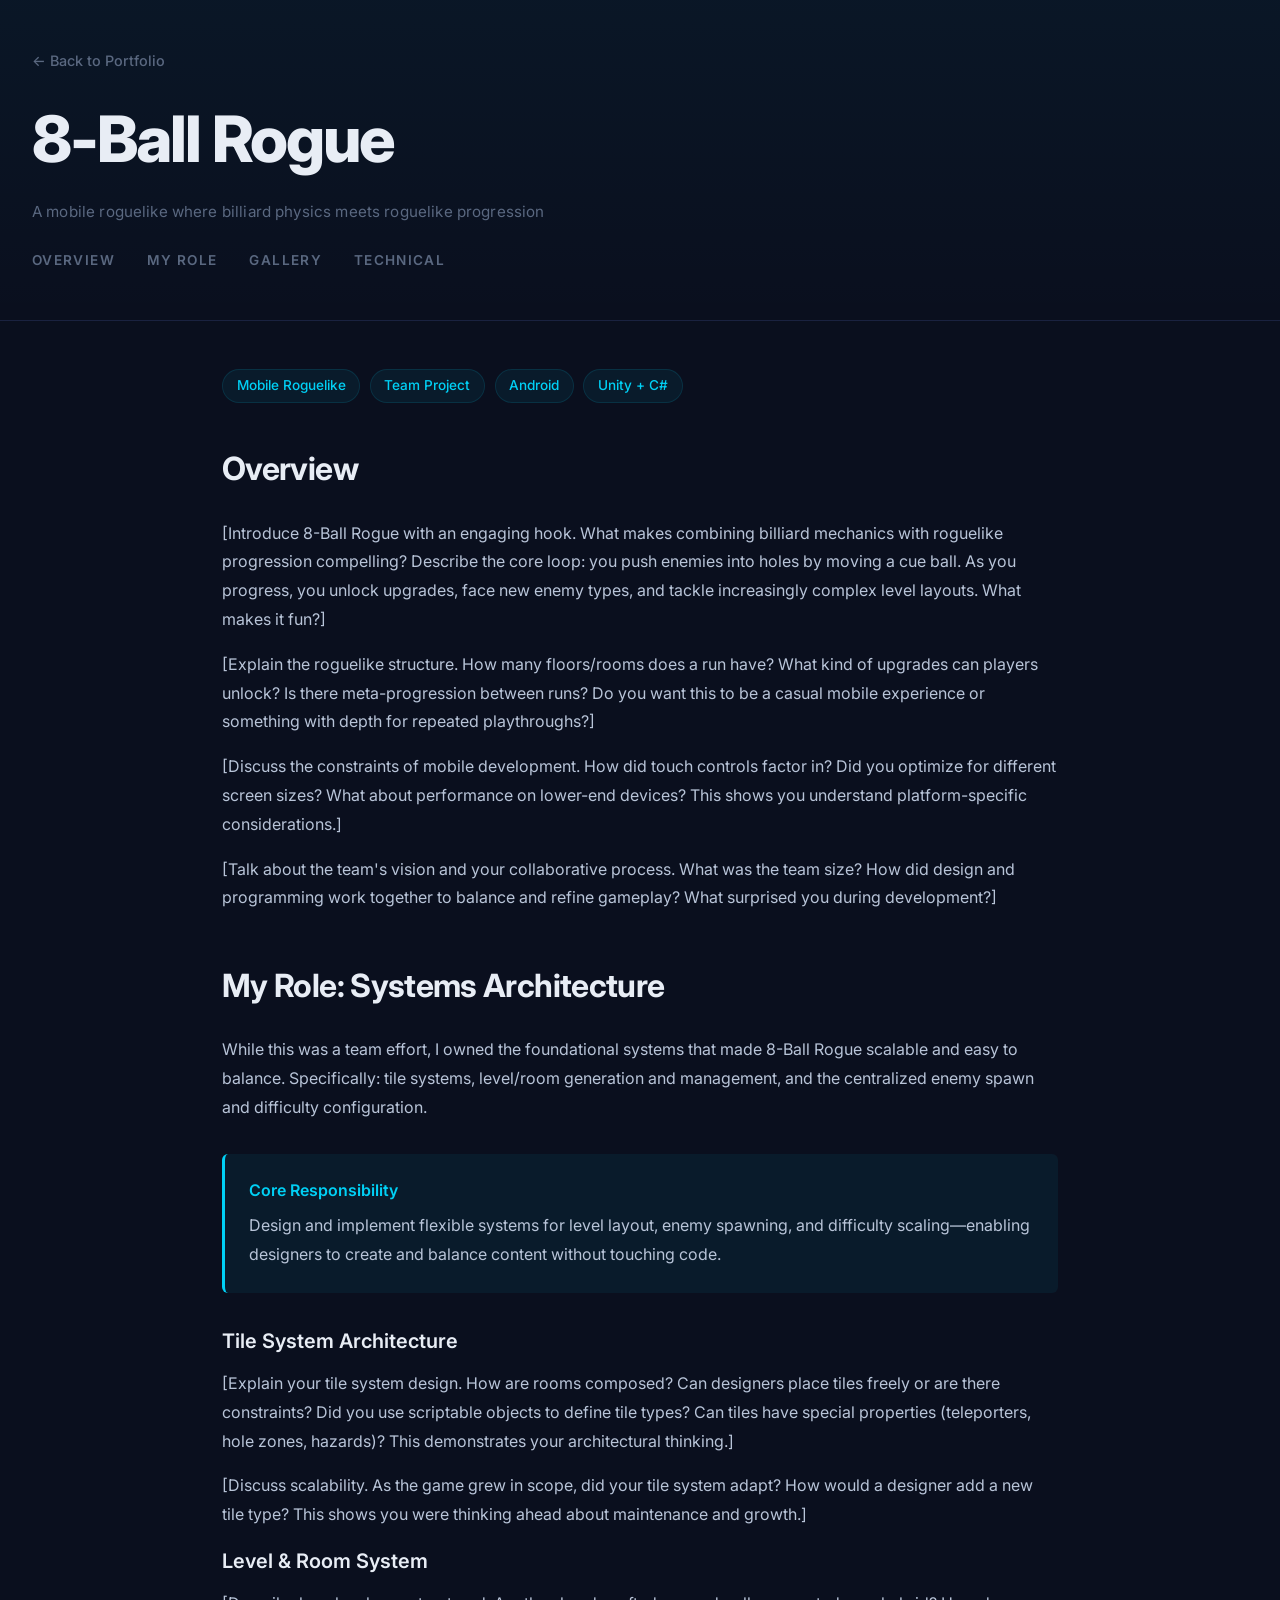
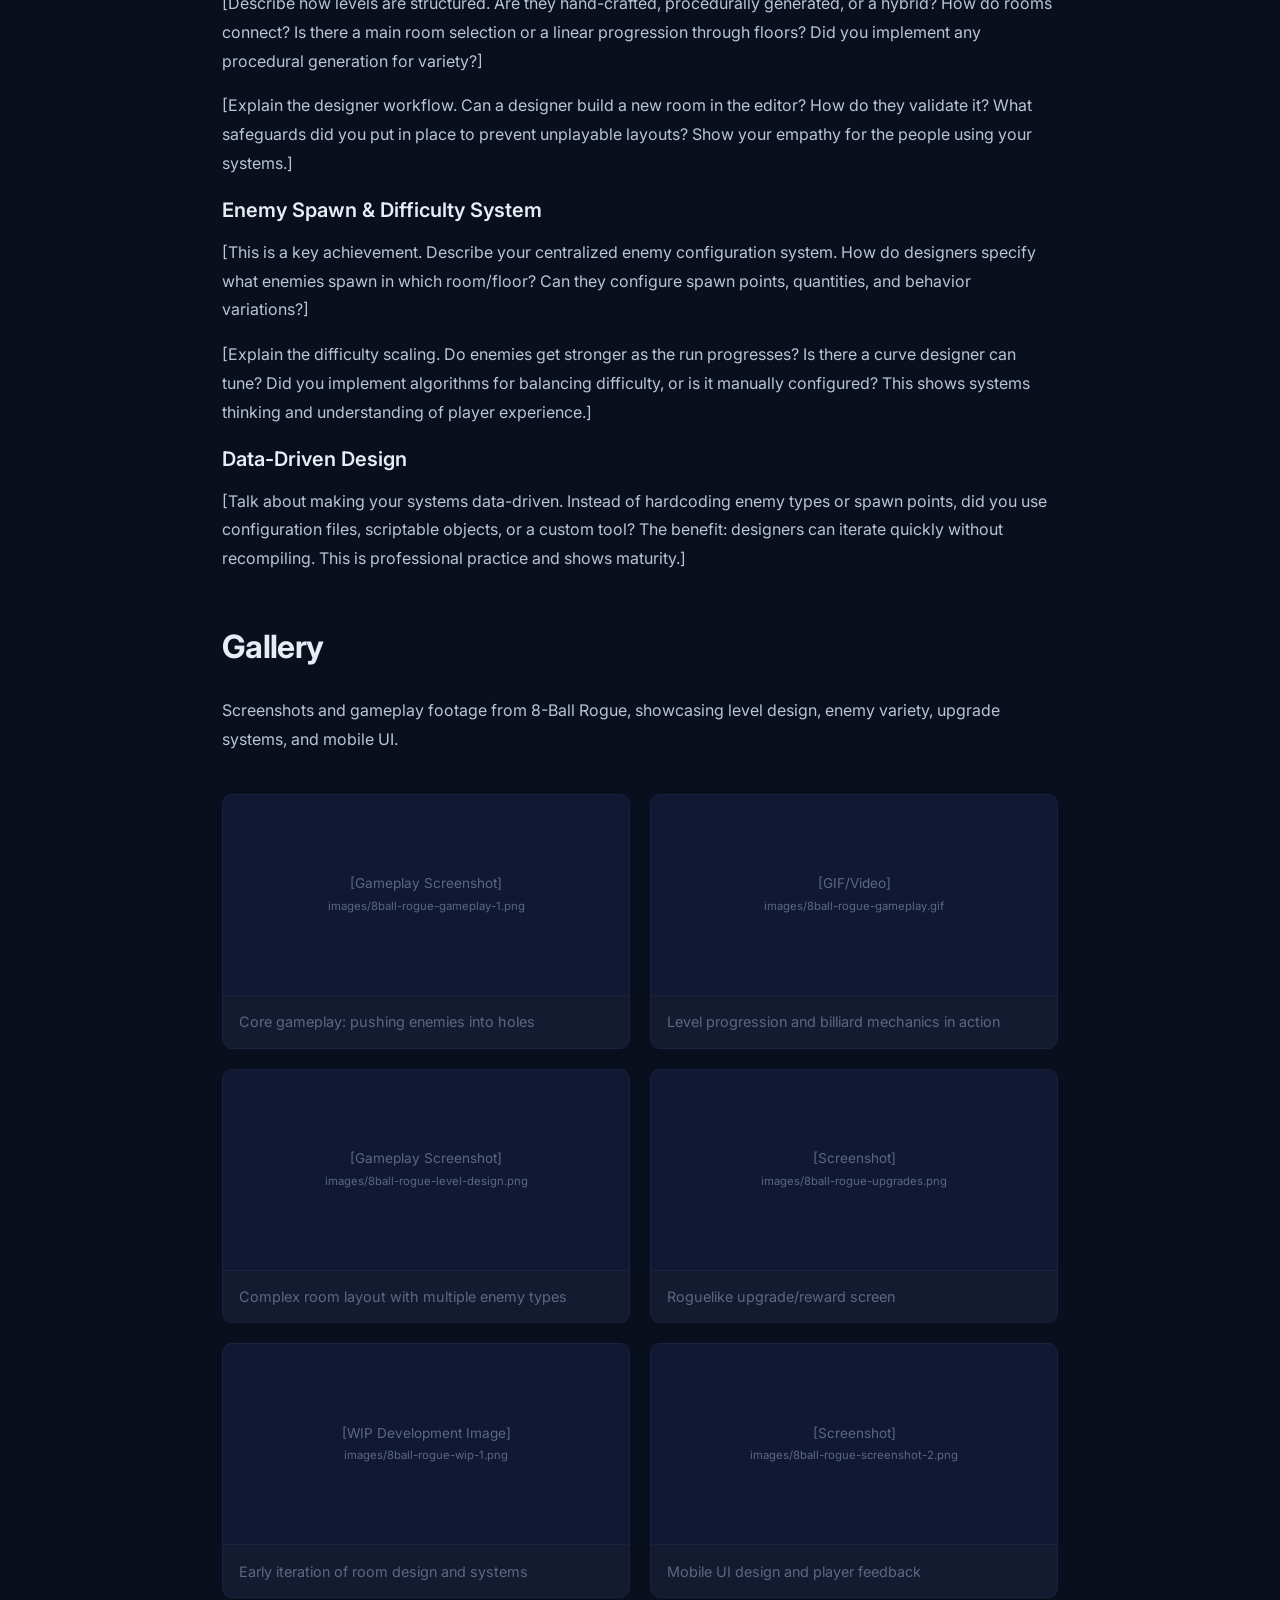
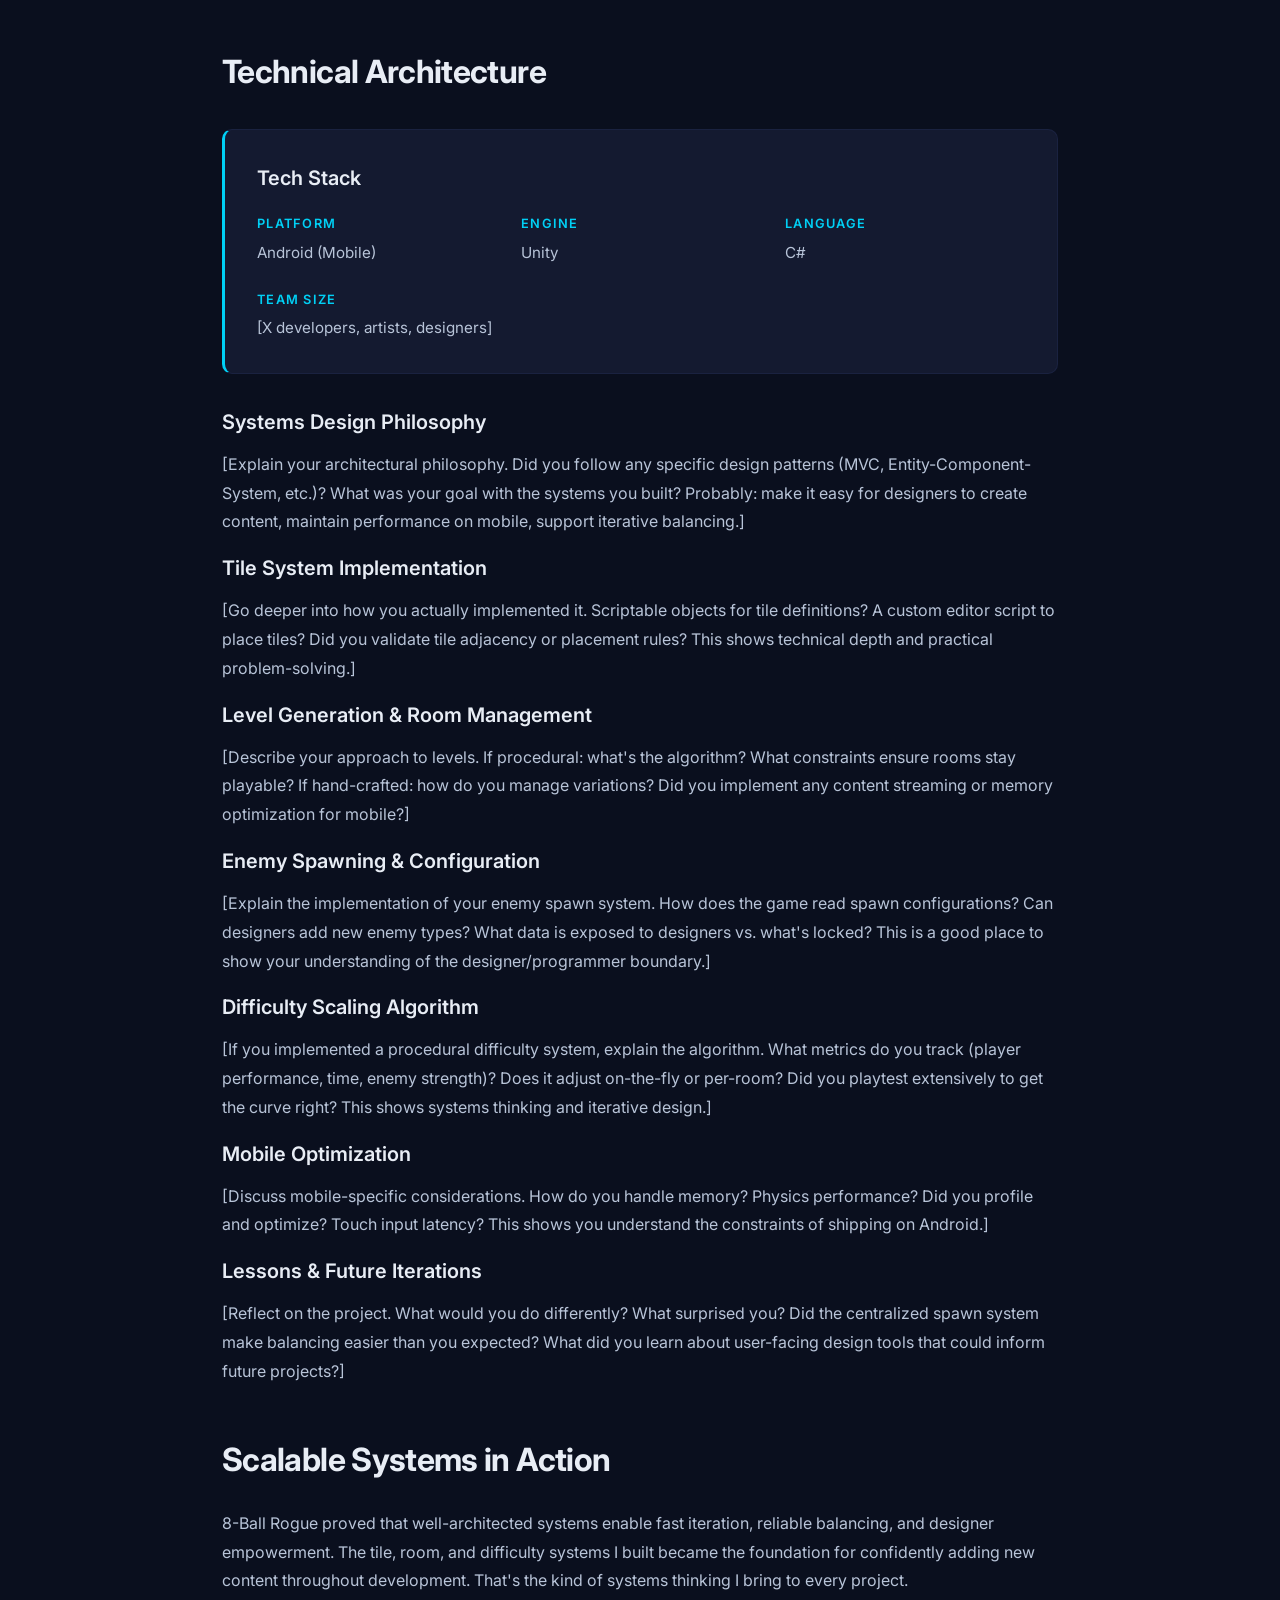
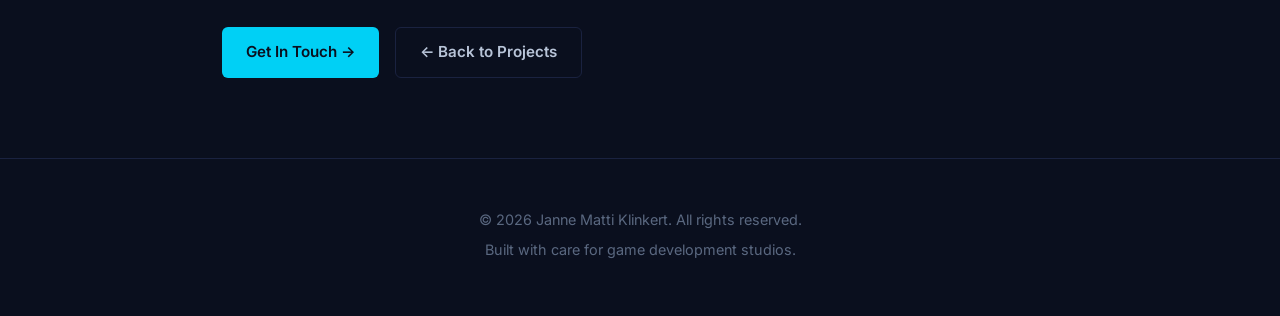
==== projects/8ball-rogue.html @ a26cc4de "Desing overhaul and Replacing first Placeholders" ====
<!doctype html>
<html lang="en">
  <head>
    <meta charset="UTF-8" />
    <meta name="viewport" content="width=device-width, initial-scale=1.0" />
    <title>8-Ball Rogue - Janne Matti Klinkert</title>
    <link rel="preconnect" href="https://fonts.googleapis.com" />
    <link rel="preconnect" href="https://fonts.gstatic.com" crossorigin />
    <link href="https://fonts.googleapis.com/css2?family=Inter:wght@400;500;600;700;800&display=swap" rel="stylesheet" />
    <link rel="stylesheet" href="../styles/base.css" />
    <link rel="stylesheet" href="../styles/project.css" />
  </head>
  <body>
    <!-- Header -->
    <header>
      <a href="../" class="back-link">← Back to Portfolio</a>
      <h1>8-Ball Rogue</h1>
      <p>A mobile roguelike where billiard physics meets roguelike progression</p>
      <nav>
        <a href="#overview">Overview</a>
        <a href="#my-role">My Role</a>
        <a href="#gallery">Gallery</a>
        <a href="#technical">Technical</a>
      </nav>
    </header>

    <main>
      <!-- Overview Section -->
      <section id="overview">
        <div class="project-hero">
          <div class="project-meta">
            <span>Mobile Roguelike</span>
            <span>Team Project</span>
            <span>Android</span>
            <span>Unity + C#</span>
          </div>
        </div>

        <h2>Overview</h2>
        <div class="reveal">
          <p>
            [Introduce 8-Ball Rogue with an engaging hook. What makes combining billiard mechanics with roguelike progression compelling? Describe the core loop: you push enemies into holes by moving a cue ball. As you progress, you unlock upgrades, face new enemy types, and tackle increasingly complex level layouts. What makes it fun?]
          </p>

          <p>
            [Explain the roguelike structure. How many floors/rooms does a run have? What kind of upgrades can players unlock? Is there meta-progression between runs? Do you want this to be a casual mobile experience or something with depth for repeated playthroughs?]
          </p>

          <p>
            [Discuss the constraints of mobile development. How did touch controls factor in? Did you optimize for different screen sizes? What about performance on lower-end devices? This shows you understand platform-specific considerations.]
          </p>

          <p>
            [Talk about the team's vision and your collaborative process. What was the team size? How did design and programming work together to balance and refine gameplay? What surprised you during development?]
          </p>
        </div>
      </section>

      <!-- My Role Section -->
      <section id="my-role">
        <h2>My Role: Systems Architecture</h2>
        <div class="reveal">
          <p>
            While this was a team effort, I owned the foundational systems that made 8-Ball Rogue scalable and easy to balance. Specifically: tile systems, level/room generation and management, and the centralized enemy spawn and difficulty configuration.
          </p>

          <div class="highlight-box">
            <h4>Core Responsibility</h4>
            <p>
              Design and implement flexible systems for level layout, enemy spawning, and difficulty scaling—enabling designers to create and balance content without touching code.
            </p>
          </div>

          <h3>Tile System Architecture</h3>
          <p>
            [Explain your tile system design. How are rooms composed? Can designers place tiles freely or are there constraints? Did you use scriptable objects to define tile types? Can tiles have special properties (teleporters, hole zones, hazards)? This demonstrates your architectural thinking.]
          </p>

          <p>
            [Discuss scalability. As the game grew in scope, did your tile system adapt? How would a designer add a new tile type? This shows you were thinking ahead about maintenance and growth.]
          </p>

          <h3>Level & Room System</h3>
          <p>
            [Describe how levels are structured. Are they hand-crafted, procedurally generated, or a hybrid? How do rooms connect? Is there a main room selection or a linear progression through floors? Did you implement any procedural generation for variety?]
          </p>

          <p>
            [Explain the designer workflow. Can a designer build a new room in the editor? How do they validate it? What safeguards did you put in place to prevent unplayable layouts? Show your empathy for the people using your systems.]
          </p>

          <h3>Enemy Spawn & Difficulty System</h3>
          <p>
            [This is a key achievement. Describe your centralized enemy configuration system. How do designers specify what enemies spawn in which room/floor? Can they configure spawn points, quantities, and behavior variations?]
          </p>

          <p>
            [Explain the difficulty scaling. Do enemies get stronger as the run progresses? Is there a curve designer can tune? Did you implement algorithms for balancing difficulty, or is it manually configured? This shows systems thinking and understanding of player experience.]
          </p>

          <h3>Data-Driven Design</h3>
          <p>
            [Talk about making your systems data-driven. Instead of hardcoding enemy types or spawn points, did you use configuration files, scriptable objects, or a custom tool? The benefit: designers can iterate quickly without recompiling. This is professional practice and shows maturity.]
          </p>
        </div>
      </section>

      <!-- Gallery Section -->
      <section id="gallery">
        <h2>Gallery</h2>
        <p>
          Screenshots and gameplay footage from 8-Ball Rogue, showcasing level design, enemy variety, upgrade systems, and mobile UI.
        </p>

        <div class="gallery">
          <div class="gallery-grid reveal-stagger">
            <div class="gallery-item">
              <div class="gallery-image">
                <div class="gallery-placeholder">
                  [Gameplay Screenshot]<br />
                  <small>images/8ball-rogue-gameplay-1.png</small>
                </div>
              </div>
              <div class="gallery-caption">Core gameplay: pushing enemies into holes</div>
            </div>

            <div class="gallery-item">
              <div class="gallery-image">
                <div class="gallery-placeholder">
                  [GIF/Video]<br />
                  <small>images/8ball-rogue-gameplay.gif</small>
                </div>
              </div>
              <div class="gallery-caption">Level progression and billiard mechanics in action</div>
            </div>

            <div class="gallery-item">
              <div class="gallery-image">
                <div class="gallery-placeholder">
                  [Gameplay Screenshot]<br />
                  <small>images/8ball-rogue-level-design.png</small>
                </div>
              </div>
              <div class="gallery-caption">Complex room layout with multiple enemy types</div>
            </div>

            <div class="gallery-item">
              <div class="gallery-image">
                <div class="gallery-placeholder">
                  [Screenshot]<br />
                  <small>images/8ball-rogue-upgrades.png</small>
                </div>
              </div>
              <div class="gallery-caption">Roguelike upgrade/reward screen</div>
            </div>

            <div class="gallery-item">
              <div class="gallery-image">
                <div class="gallery-placeholder">
                  [WIP Development Image]<br />
                  <small>images/8ball-rogue-wip-1.png</small>
                </div>
              </div>
              <div class="gallery-caption">Early iteration of room design and systems</div>
            </div>

            <div class="gallery-item">
              <div class="gallery-image">
                <div class="gallery-placeholder">
                  [Screenshot]<br />
                  <small>images/8ball-rogue-screenshot-2.png</small>
                </div>
              </div>
              <div class="gallery-caption">Mobile UI design and player feedback</div>
            </div>
          </div>
        </div>
      </section>

      <!-- Technical Section -->
      <section id="technical">
        <h2>Technical Architecture</h2>

        <div class="tech-details reveal">
          <h3>Tech Stack</h3>
          <div class="details-grid">
            <div class="detail-item">
              <h4>Platform</h4>
              <p>Android (Mobile)</p>
            </div>
            <div class="detail-item">
              <h4>Engine</h4>
              <p>Unity</p>
            </div>
            <div class="detail-item">
              <h4>Language</h4>
              <p>C#</p>
            </div>
            <div class="detail-item">
              <h4>Team Size</h4>
              <p>[X developers, artists, designers]</p>
            </div>
          </div>
        </div>

        <div class="reveal">
          <h3>Systems Design Philosophy</h3>
          <p>
            [Explain your architectural philosophy. Did you follow any specific design patterns (MVC, Entity-Component-System, etc.)? What was your goal with the systems you built? Probably: make it easy for designers to create content, maintain performance on mobile, support iterative balancing.]
          </p>

          <h3>Tile System Implementation</h3>
          <p>
            [Go deeper into how you actually implemented it. Scriptable objects for tile definitions? A custom editor script to place tiles? Did you validate tile adjacency or placement rules? This shows technical depth and practical problem-solving.]
          </p>

          <h3>Level Generation & Room Management</h3>
          <p>
            [Describe your approach to levels. If procedural: what's the algorithm? What constraints ensure rooms stay playable? If hand-crafted: how do you manage variations? Did you implement any content streaming or memory optimization for mobile?]
          </p>

          <h3>Enemy Spawning & Configuration</h3>
          <p>
            [Explain the implementation of your enemy spawn system. How does the game read spawn configurations? Can designers add new enemy types? What data is exposed to designers vs. what's locked? This is a good place to show your understanding of the designer/programmer boundary.]
          </p>

          <h3>Difficulty Scaling Algorithm</h3>
          <p>
            [If you implemented a procedural difficulty system, explain the algorithm. What metrics do you track (player performance, time, enemy strength)? Does it adjust on-the-fly or per-room? Did you playtest extensively to get the curve right? This shows systems thinking and iterative design.]
          </p>

          <h3>Mobile Optimization</h3>
          <p>
            [Discuss mobile-specific considerations. How do you handle memory? Physics performance? Did you profile and optimize? Touch input latency? This shows you understand the constraints of shipping on Android.]
          </p>

          <h3>Lessons & Future Iterations</h3>
          <p>
            [Reflect on the project. What would you do differently? What surprised you? Did the centralized spawn system make balancing easier than you expected? What did you learn about user-facing design tools that could inform future projects?]
          </p>
        </div>
      </section>

      <!-- CTA Section -->
      <section>
        <h2>Scalable Systems in Action</h2>
        <p>
          8-Ball Rogue proved that well-architected systems enable fast iteration, reliable balancing, and designer empowerment. The tile, room, and difficulty systems I built became the foundation for confidently adding new content throughout development. That's the kind of systems thinking I bring to every project.
        </p>
        <div class="cta-buttons">
          <a href="../#contact" class="button"> Get In Touch → </a>
          <a href="../#projects" class="button secondary"> ← Back to Projects </a>
        </div>
      </section>
    </main>

    <!-- Footer -->
    <footer>
      <p>© <span id="current-year"></span> Janne Matti Klinkert. All rights reserved.</p>
      <p>Built with care for game development studios.</p>
    </footer>
    <script>
      document.getElementById('current-year').textContent = new Date().getFullYear();

      const observer = new IntersectionObserver((entries) => {
        entries.forEach(entry => {
          if (entry.isIntersecting) {
            entry.target.classList.add('visible');
            observer.unobserve(entry.target);
          }
        });
      }, { threshold: 0.1, rootMargin: '0px 0px -40px 0px' });

      document.querySelectorAll('.reveal, .reveal-stagger').forEach(el => observer.observe(el));
    </script>
  </body>
</html>
---- styles/base.css ----
* {
  margin: 0;
  padding: 0;
  box-sizing: border-box;
}

:root {
  --bg-primary: #0a0f1e;
  --bg-elevated: #111833;
  --bg-card: #141a30;
  --text: #b8c4d8;
  --text-bright: #e8edf5;
  --text-muted: #5a6880;
  --accent: #00d0f5;
  --accent-dim: rgba(0, 208, 245, 0.06);
  --accent-glow: rgba(0, 208, 245, 0.15);
  --accent-border: rgba(0, 208, 245, 0.2);
  --border: #1a2240;
}

html {
  scroll-behavior: smooth;
}

body {
  font-family: 'Inter', 'Segoe UI', system-ui, -apple-system, sans-serif;
  background-color: var(--bg-primary);
  color: var(--text);
  line-height: 1.6;
}

/* Typography */
h1 {
  font-size: clamp(2.5rem, 5vw, 4rem);
  font-weight: 800;
  margin-bottom: 0.5rem;
  letter-spacing: -0.03em;
  color: var(--text-bright);
}

h3 {
  font-size: 1.25rem;
  font-weight: 600;
  margin-bottom: 0.75rem;
  color: var(--text-bright);
}

p {
  font-size: 1rem;
  margin-bottom: 1rem;
  color: var(--text);
}

a {
  color: var(--accent);
  text-decoration: none;
  transition: color 0.25s ease;
  font-weight: 500;
}

a:hover {
  color: var(--text-bright);
}

/* Header & Navigation */
header {
  padding: 3rem 2rem;
  text-align: left;
  border-bottom: 1px solid var(--border);
  background: linear-gradient(180deg, rgba(0, 208, 245, 0.03) 0%, transparent 100%);
}

header p {
  margin-top: 0.5rem;
  color: var(--text-muted);
  font-weight: 400;
  font-size: 1.05rem;
  letter-spacing: 0.01em;
}

nav {
  display: flex;
  gap: 2rem;
  margin-top: 1.5rem;
  flex-wrap: wrap;
}

nav a {
  text-transform: uppercase;
  letter-spacing: 0.1em;
  font-size: 0.85rem;
  font-weight: 600;
  position: relative;
  color: var(--text-muted);
  transition: color 0.25s ease;
}

nav a::after {
  content: '';
  position: absolute;
  bottom: -4px;
  left: 0;
  width: 0;
  height: 2px;
  background: var(--accent);
  transition: width 0.3s ease;
}

nav a:hover {
  color: var(--accent);
  text-decoration: none;
}

nav a:hover::after {
  width: 100%;
}

/* Footer */
footer {
  text-align: center;
  padding: 3rem 2rem;
  border-top: 1px solid var(--border);
  margin-top: 4rem;
}

footer p {
  margin-bottom: 0.3rem;
  font-size: 0.9rem;
  color: var(--text-muted);
}

/* Scroll Reveal Animations */
.reveal {
  opacity: 0;
  transform: translateY(20px);
  transition: opacity 0.7s ease, transform 0.7s ease;
}

.reveal.visible {
  opacity: 1;
  transform: translateY(0);
}

.reveal-stagger > * {
  opacity: 0;
  transform: translateY(16px);
  transition: opacity 0.5s ease, transform 0.5s ease;
}

.reveal-stagger.visible > * {
  opacity: 1;
  transform: translateY(0);
}

.reveal-stagger.visible > :nth-child(1) { transition-delay: 0s; }
.reveal-stagger.visible > :nth-child(2) { transition-delay: 0.1s; }
.reveal-stagger.visible > :nth-child(3) { transition-delay: 0.15s; }
.reveal-stagger.visible > :nth-child(4) { transition-delay: 0.2s; }

@media (prefers-reduced-motion: reduce) {
  .reveal,
  .reveal-stagger > * {
    opacity: 1;
    transform: none;
    transition: none;
  }
}

/* Responsive */
@media (max-width: 768px) {
  header {
    padding: 2rem 1.5rem;
  }

  nav {
    gap: 1rem;
  }
}

@media (max-width: 480px) {
  h1 {
    font-size: 2rem;
  }

  nav {
    gap: 0.75rem;
  }
}
---- styles/project.css ----
/* Typography */
h2 {
  font-size: 2rem;
  font-weight: 700;
  margin: 2.5rem 0 1.5rem 0;
  color: var(--text-bright);
  letter-spacing: -0.02em;
}

/* Header — project pages */
header {
  background: linear-gradient(180deg, rgba(0, 208, 245, 0.04) 0%, transparent 100%);
}

header p {
  font-size: 0.95rem;
}

nav a {
  font-size: 0.85rem;
}

/* Back Link */
.back-link {
  display: inline-flex;
  align-items: center;
  gap: 0.5rem;
  margin-bottom: 1rem;
  font-size: 0.9rem;
  color: var(--text-muted);
  font-weight: 500;
}

.back-link:hover {
  color: var(--accent);
  text-decoration: none;
}

/* Main Container */
main {
  max-width: 900px;
  margin: 0 auto;
  padding: 0 2rem;
}

/* Content Sections */
section {
  margin: 3rem 0;
}

section:last-child {
  margin-bottom: 5rem;
}

p {
  line-height: 1.8;
}

/* Project Hero */
.project-hero {
  margin: 3rem 0 2.5rem 0;
}

.project-meta {
  display: flex;
  gap: 0.6rem;
  flex-wrap: wrap;
  margin-bottom: 1rem;
}

.project-meta span {
  display: inline-block;
  padding: 0.35rem 0.85rem;
  background: var(--accent-dim);
  border: 1px solid rgba(0, 208, 245, 0.12);
  border-radius: 20px;
  font-weight: 500;
  font-size: 0.85rem;
  color: var(--accent);
}

/* Image Gallery */
.gallery {
  margin: 2.5rem 0;
}

.gallery-grid {
  display: grid;
  grid-template-columns: repeat(auto-fit, minmax(280px, 1fr));
  gap: 1.25rem;
  margin: 1.5rem 0;
}

.gallery-item {
  border-radius: 10px;
  overflow: hidden;
  border: 1px solid var(--border);
  transition: transform 0.3s ease, border-color 0.3s ease, box-shadow 0.3s ease;
  background: var(--bg-card);
  display: flex;
  flex-direction: column;
}

.gallery-item:hover {
  transform: translateY(-3px);
  border-color: var(--accent-border);
  box-shadow: 0 6px 24px rgba(0, 208, 245, 0.08);
}

.gallery-image {
  width: 100%;
  min-height: 200px;
  background: var(--bg-elevated);
  display: flex;
  align-items: center;
  justify-content: center;
  overflow: hidden;
  position: relative;
}

.gallery-image img,
.gallery-image video {
  width: 100%;
  height: 100%;
  object-fit: cover;
  display: block;
}

.gallery-placeholder {
  font-size: 0.85rem;
  color: var(--text-muted);
  text-align: center;
  padding: 2rem;
  width: 100%;
}

.gallery-caption {
  padding: 0.9rem 1rem;
  background: var(--bg-card);
  border-top: 1px solid var(--border);
  font-size: 0.9rem;
  color: var(--text-muted);
}

/* Technical Details */
.tech-details {
  background: var(--bg-card);
  padding: 2rem;
  border-radius: 10px;
  border: 1px solid var(--border);
  border-left: 3px solid var(--accent);
  margin: 2rem 0;
}

.tech-details h3 {
  margin-top: 0;
  color: var(--text-bright);
}

.details-grid {
  display: grid;
  grid-template-columns: repeat(auto-fit, minmax(200px, 1fr));
  gap: 1.5rem;
  margin-top: 1.25rem;
}

.detail-item h4 {
  font-size: 0.8rem;
  text-transform: uppercase;
  color: var(--accent);
  letter-spacing: 0.1em;
  margin-bottom: 0.4rem;
  font-weight: 600;
}

.detail-item p {
  margin-bottom: 0;
  font-size: 0.95rem;
  line-height: 1.6;
  color: var(--text);
}

/* Highlight Box */
.highlight-box {
  background: var(--accent-dim);
  border-left: 3px solid var(--accent);
  padding: 1.5rem;
  border-radius: 6px;
  margin: 2rem 0;
}

.highlight-box h4 {
  color: var(--accent);
  margin-bottom: 0.5rem;
  font-weight: 600;
}

.highlight-box p {
  color: var(--text);
  margin-bottom: 0;
}

/* CTA Buttons */
.cta-buttons {
  display: flex;
  gap: 1rem;
  margin-top: 2rem;
  flex-wrap: wrap;
}

.button {
  display: inline-flex;
  align-items: center;
  gap: 0.5rem;
  padding: 0.75rem 1.5rem;
  background: var(--accent);
  color: var(--bg-primary);
  border-radius: 6px;
  font-weight: 600;
  font-size: 0.95rem;
  transition: all 0.25s ease;
  text-decoration: none;
}

.button:hover {
  box-shadow: 0 4px 20px var(--accent-glow);
  transform: translateY(-2px);
  text-decoration: none;
  color: var(--bg-primary);
}

.button.secondary {
  background: transparent;
  color: var(--text);
  border: 1px solid var(--border);
}

.button.secondary:hover {
  border-color: var(--accent-border);
  color: var(--accent);
  background: var(--accent-dim);
}

/* Responsive */
@media (max-width: 768px) {
  main {
    padding: 0 1.5rem;
  }

  h2 {
    font-size: 1.5rem;
  }

  .gallery-grid {
    grid-template-columns: 1fr;
  }

  .details-grid {
    grid-template-columns: 1fr;
  }

  .cta-buttons {
    flex-direction: column;
  }

  .button {
    width: 100%;
    justify-content: center;
  }
}
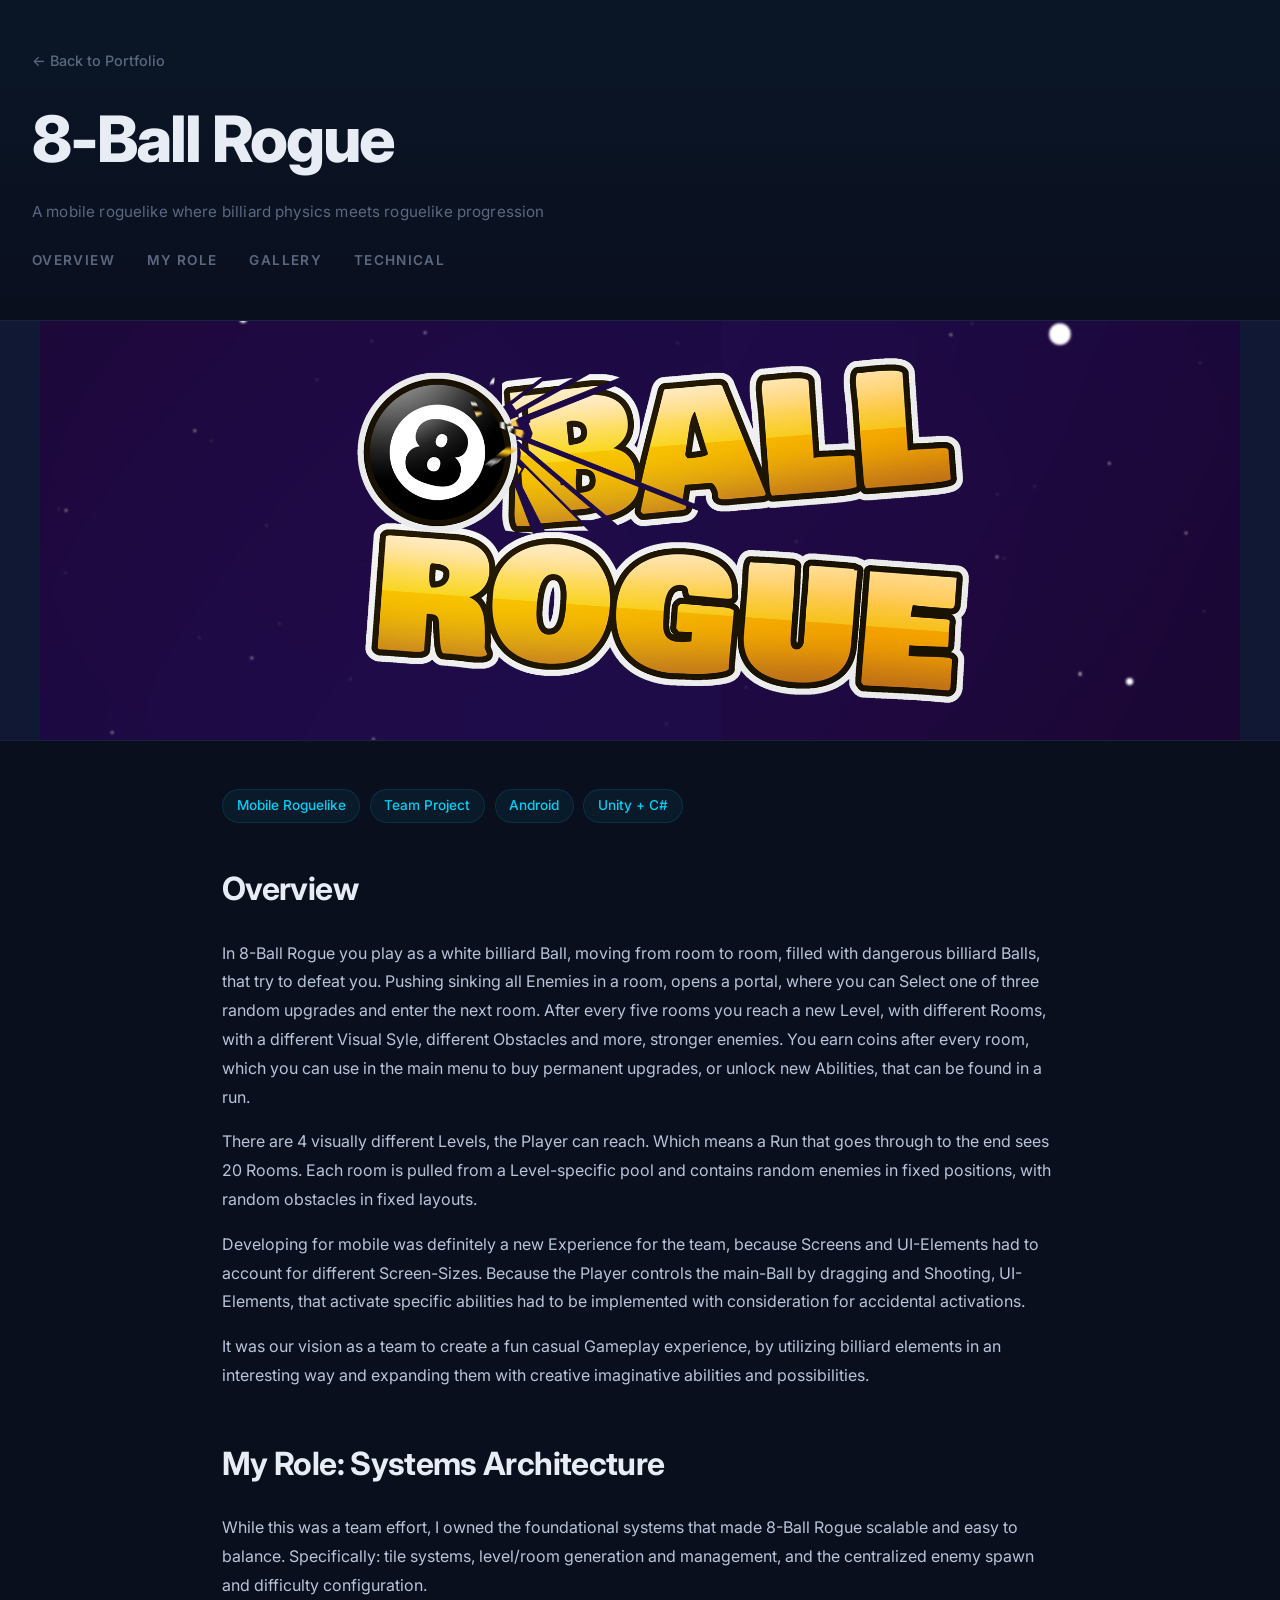
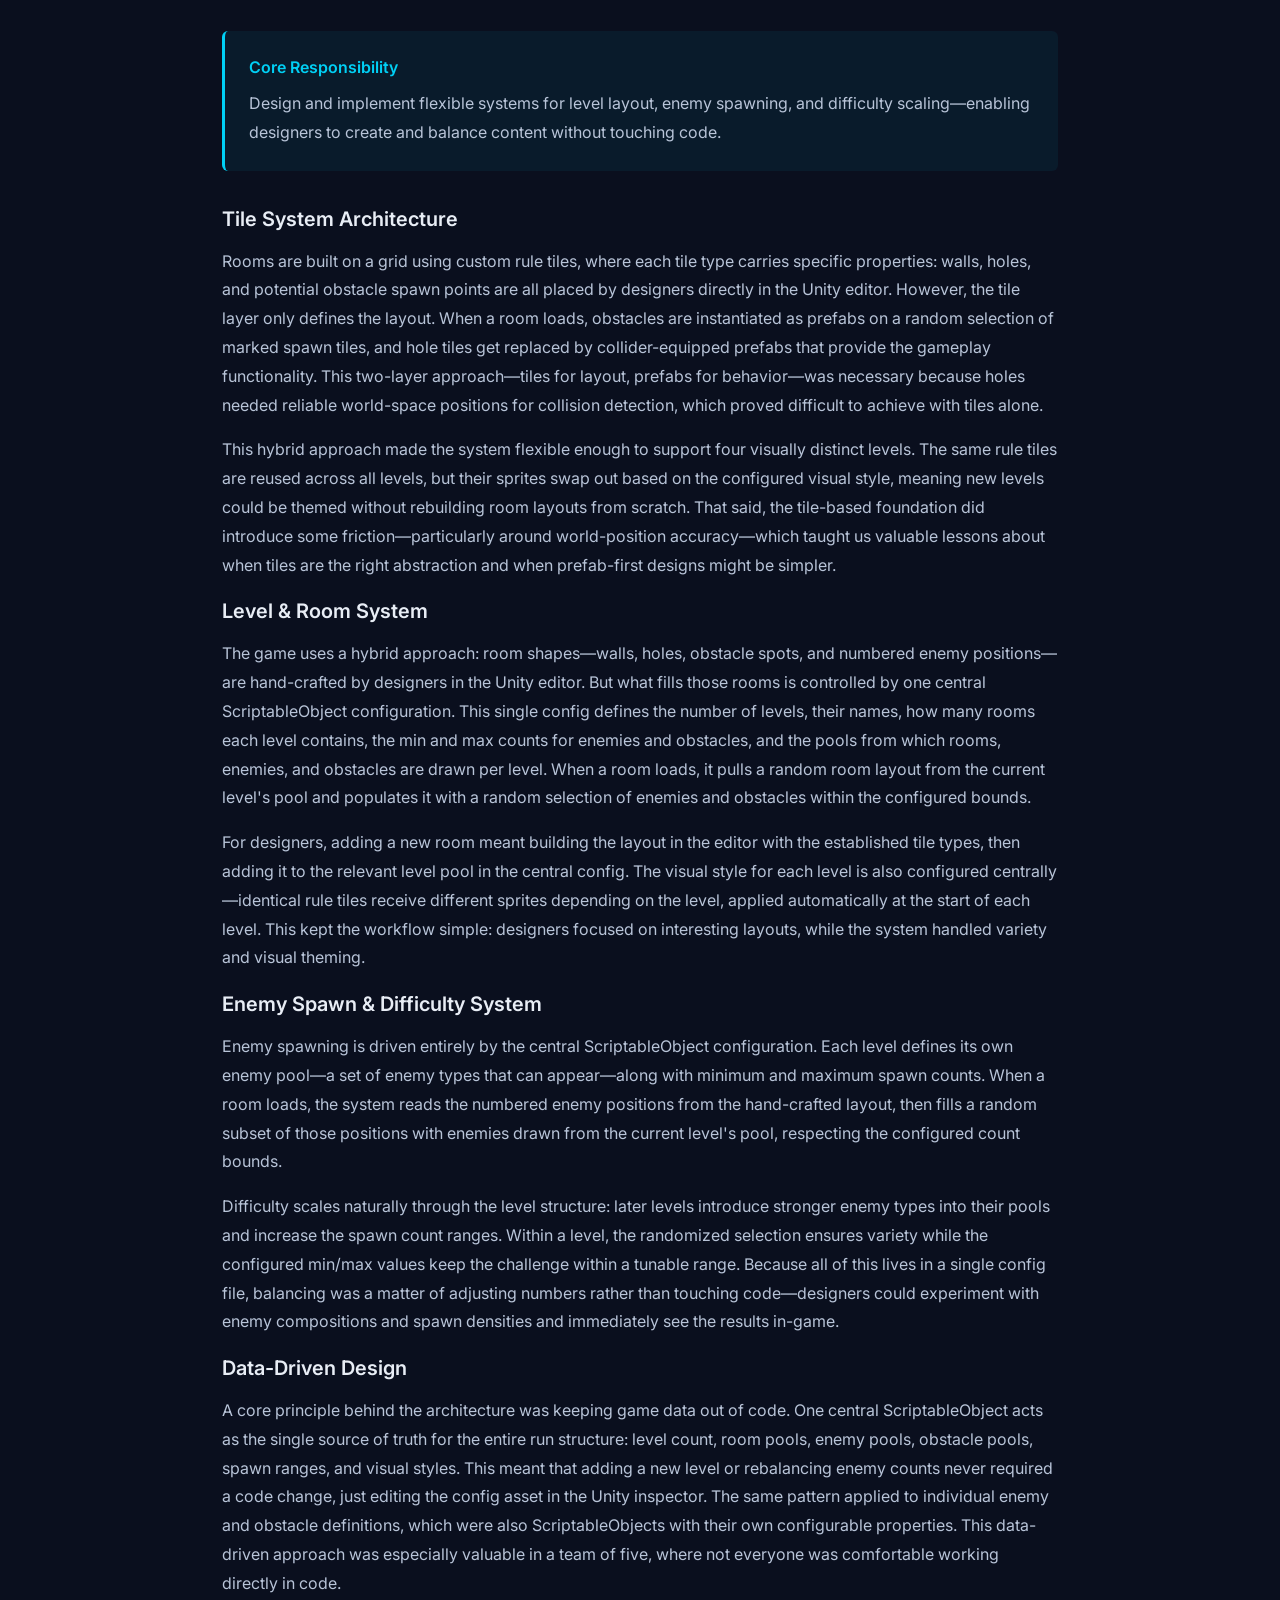
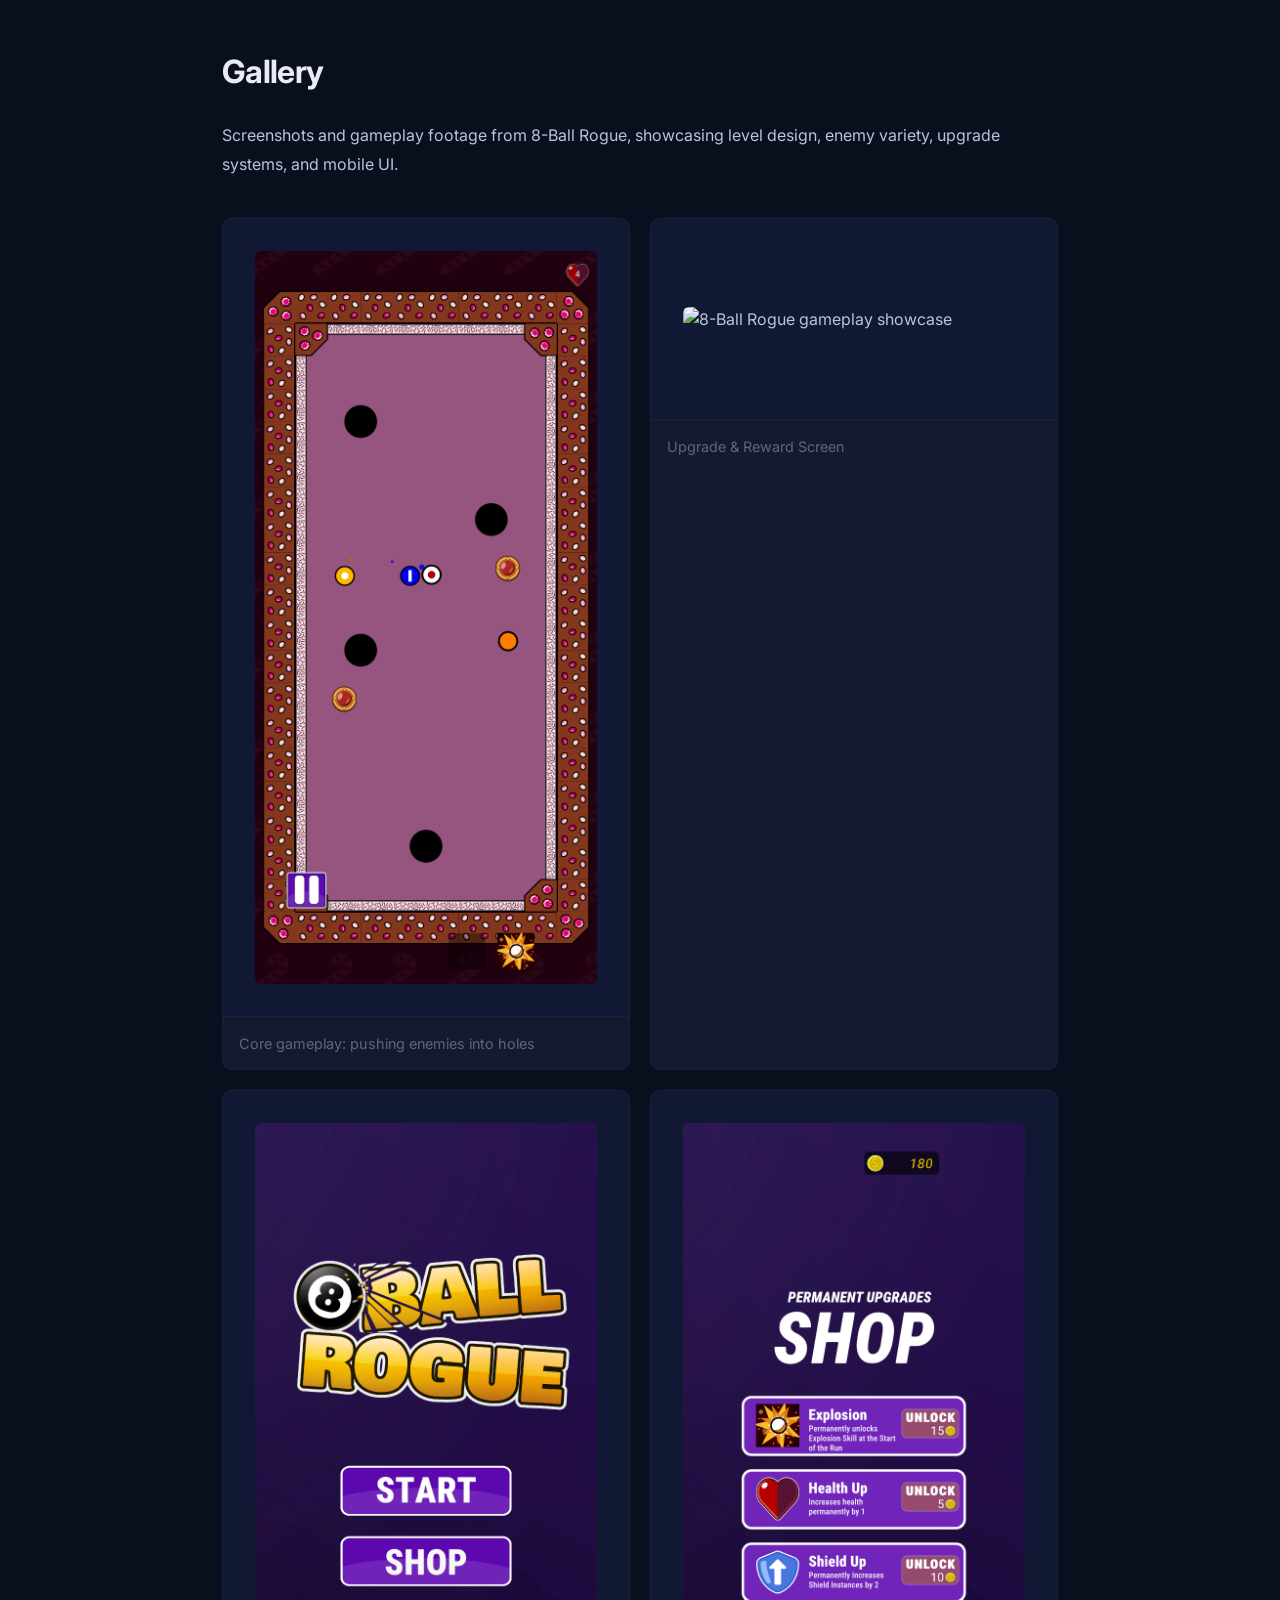
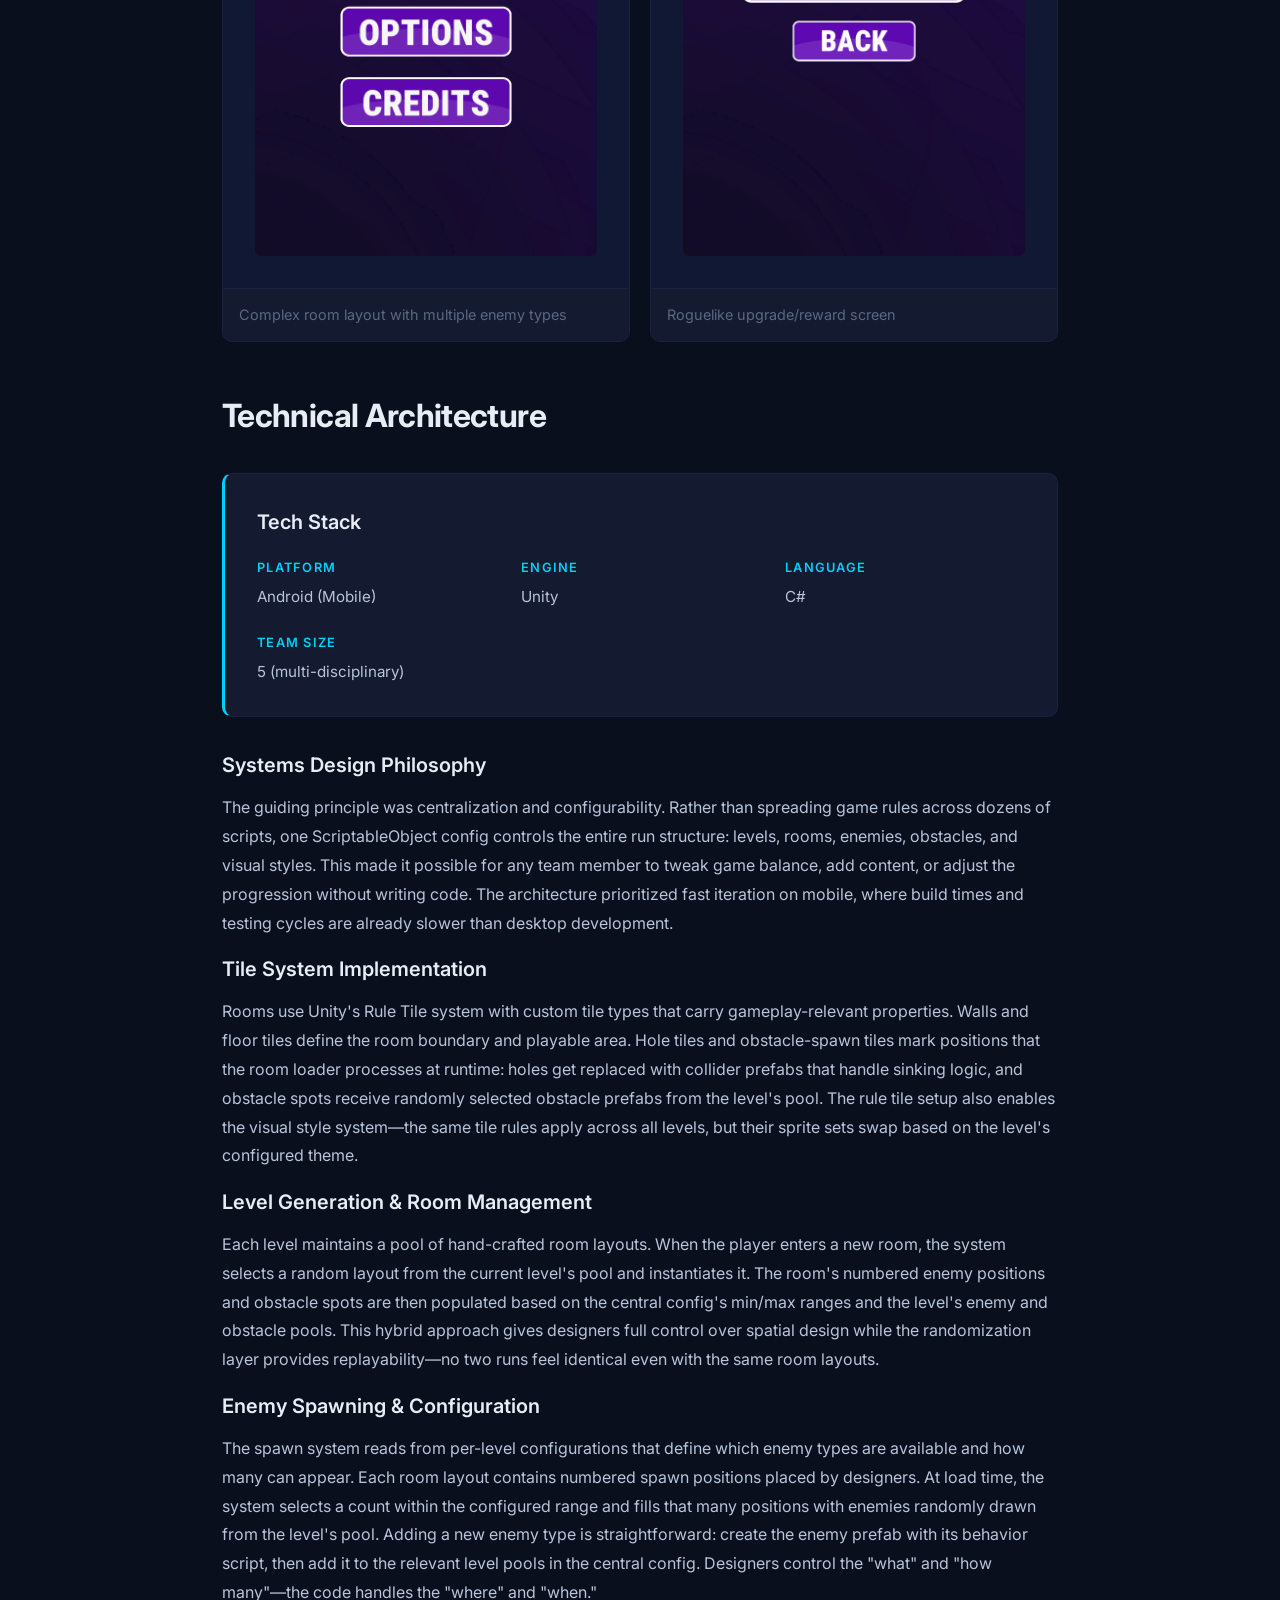
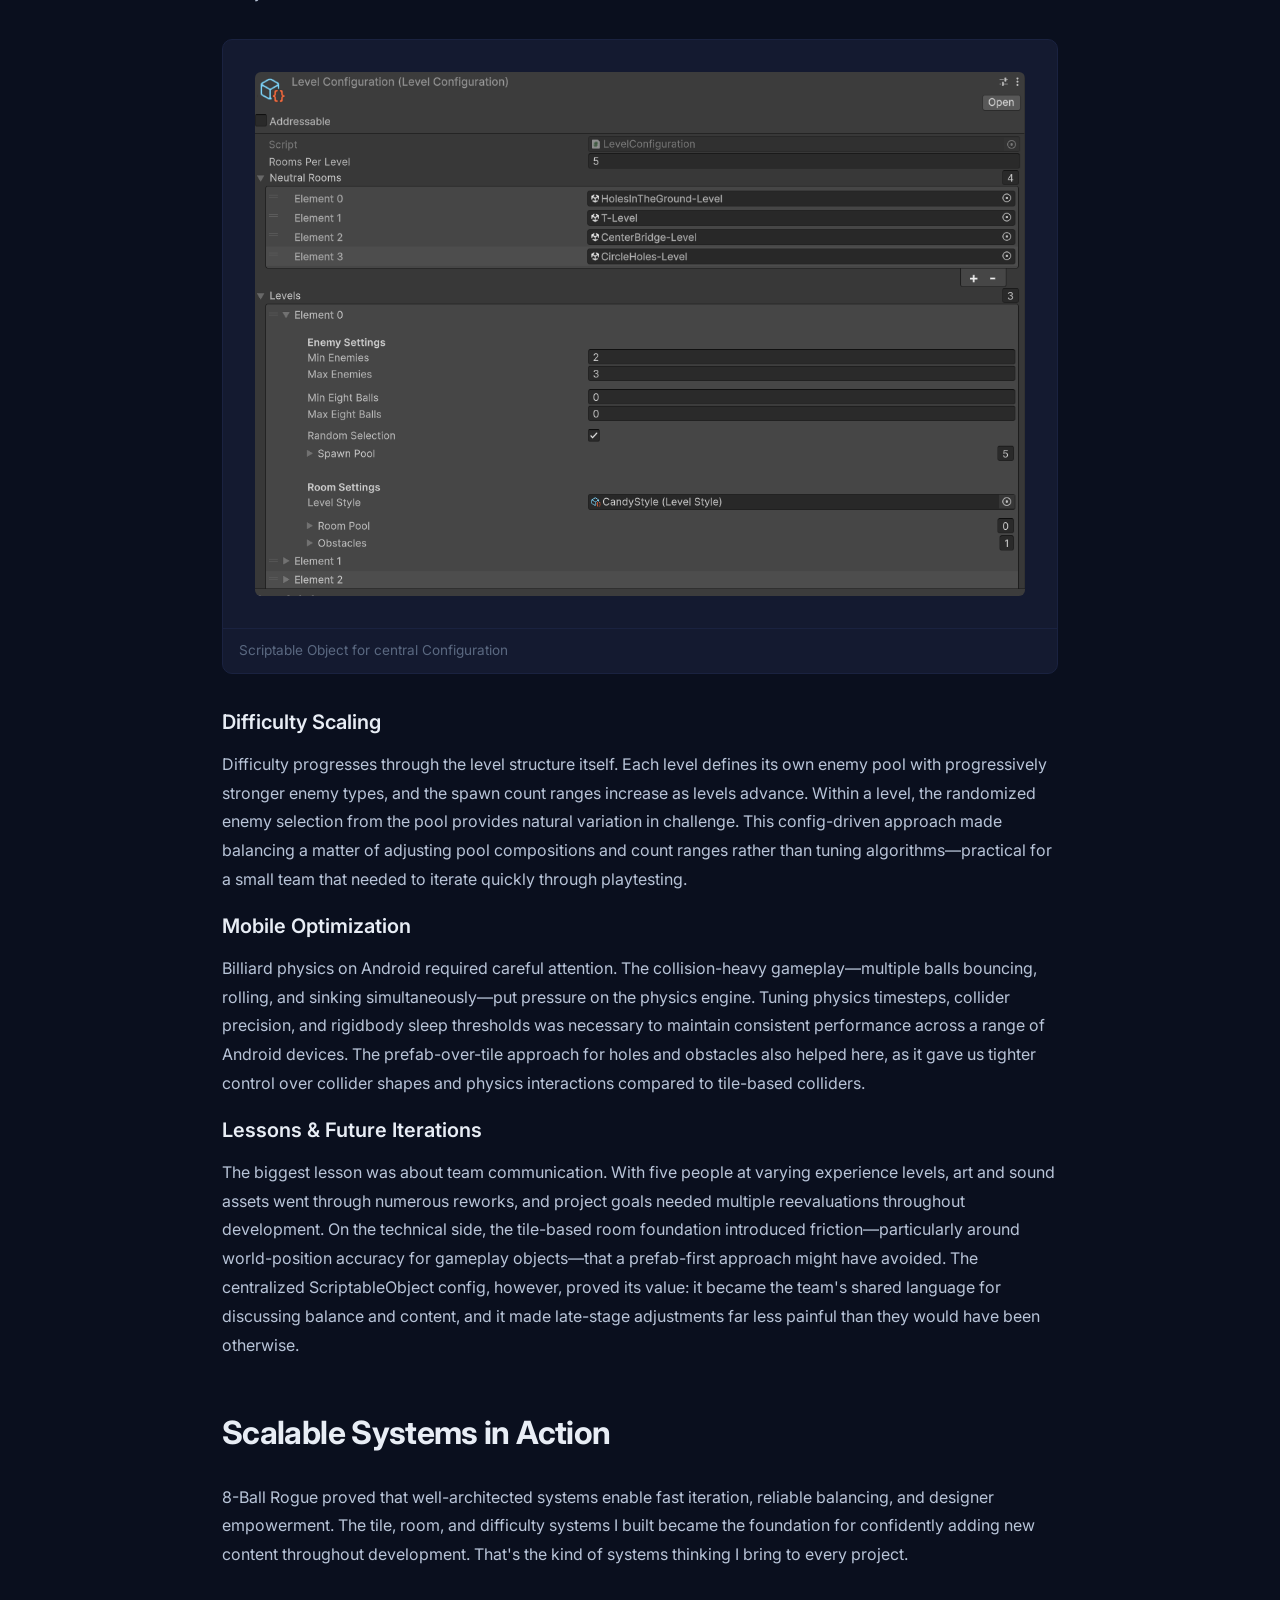
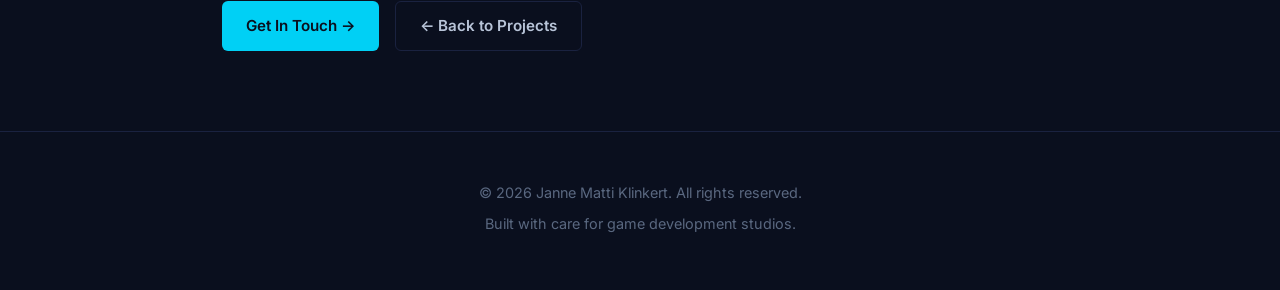
==== commit 977d7adb: "Added Images and 8-Ball-Rogue Content" ====
--- a/projects/8ball-rogue.html
+++ b/projects/8ball-rogue.html
@@ -6,7 +6,10 @@
     <title>8-Ball Rogue - Janne Matti Klinkert</title>
     <link rel="preconnect" href="https://fonts.googleapis.com" />
     <link rel="preconnect" href="https://fonts.gstatic.com" crossorigin />
-    <link href="https://fonts.googleapis.com/css2?family=Inter:wght@400;500;600;700;800&display=swap" rel="stylesheet" />
+    <link
+      href="https://fonts.googleapis.com/css2?family=Inter:wght@400;500;600;700;800&display=swap"
+      rel="stylesheet"
+    />
     <link rel="stylesheet" href="../styles/base.css" />
     <link rel="stylesheet" href="../styles/project.css" />
   </head>
@@ -24,6 +27,13 @@
       </nav>
     </header>
 
+    <!-- Hero Image -->
+    <div class="hero-banner">
+      <div class="hero-image">
+        <img src="../images/8ball-rogue-hero.png" alt="8-Ball Rogue gameplay showcase" />
+      </div>
+    </div>
+
     <main>
       <!-- Overview Section -->
       <section id="overview">
@@ -39,19 +49,30 @@
         <h2>Overview</h2>
         <div class="reveal">
           <p>
-            [Introduce 8-Ball Rogue with an engaging hook. What makes combining billiard mechanics with roguelike progression compelling? Describe the core loop: you push enemies into holes by moving a cue ball. As you progress, you unlock upgrades, face new enemy types, and tackle increasingly complex level layouts. What makes it fun?]
-          </p>
-
-          <p>
-            [Explain the roguelike structure. How many floors/rooms does a run have? What kind of upgrades can players unlock? Is there meta-progression between runs? Do you want this to be a casual mobile experience or something with depth for repeated playthroughs?]
-          </p>
-
-          <p>
-            [Discuss the constraints of mobile development. How did touch controls factor in? Did you optimize for different screen sizes? What about performance on lower-end devices? This shows you understand platform-specific considerations.]
-          </p>
-
-          <p>
-            [Talk about the team's vision and your collaborative process. What was the team size? How did design and programming work together to balance and refine gameplay? What surprised you during development?]
+            In 8-Ball Rogue you play as a white billiard Ball, moving from room to room, filled with dangerous billiard
+            Balls, that try to defeat you. Pushing sinking all Enemies in a room, opens a portal, where you can Select
+            one of three random upgrades and enter the next room. After every five rooms you reach a new Level, with
+            different Rooms, with a different Visual Syle, different Obstacles and more, stronger enemies. You earn
+            coins after every room, which you can use in the main menu to buy permanent upgrades, or unlock new
+            Abilities, that can be found in a run.
+          </p>
+
+          <p>
+            There are 4 visually different Levels, the Player can reach. Which means a Run that goes through to the end
+            sees 20 Rooms. Each room is pulled from a Level-specific pool and contains random enemies in fixed
+            positions, with random obstacles in fixed layouts.
+          </p>
+
+          <p>
+            Developing for mobile was definitely a new Experience for the team, because Screens and UI-Elements had to
+            account for different Screen-Sizes. Because the Player controls the main-Ball by dragging and Shooting,
+            UI-Elements, that activate specific abilities had to be implemented with consideration for accidental
+            activations.
+          </p>
+
+          <p>
+            It was our vision as a team to create a fun casual Gameplay experience, by utilizing billiard elements in an
+            interesting way and expanding them with creative imaginative abilities and possibilities.
           </p>
         </div>
       </section>
@@ -61,46 +82,83 @@
         <h2>My Role: Systems Architecture</h2>
         <div class="reveal">
           <p>
-            While this was a team effort, I owned the foundational systems that made 8-Ball Rogue scalable and easy to balance. Specifically: tile systems, level/room generation and management, and the centralized enemy spawn and difficulty configuration.
+            While this was a team effort, I owned the foundational systems that made 8-Ball Rogue scalable and easy to
+            balance. Specifically: tile systems, level/room generation and management, and the centralized enemy spawn
+            and difficulty configuration.
           </p>
 
           <div class="highlight-box">
             <h4>Core Responsibility</h4>
             <p>
-              Design and implement flexible systems for level layout, enemy spawning, and difficulty scaling—enabling designers to create and balance content without touching code.
+              Design and implement flexible systems for level layout, enemy spawning, and difficulty scaling—enabling
+              designers to create and balance content without touching code.
             </p>
           </div>
 
           <h3>Tile System Architecture</h3>
           <p>
-            [Explain your tile system design. How are rooms composed? Can designers place tiles freely or are there constraints? Did you use scriptable objects to define tile types? Can tiles have special properties (teleporters, hole zones, hazards)? This demonstrates your architectural thinking.]
-          </p>
-
-          <p>
-            [Discuss scalability. As the game grew in scope, did your tile system adapt? How would a designer add a new tile type? This shows you were thinking ahead about maintenance and growth.]
+            Rooms are built on a grid using custom rule tiles, where each tile type carries specific properties: walls,
+            holes, and potential obstacle spawn points are all placed by designers directly in the Unity editor.
+            However, the tile layer only defines the layout. When a room loads, obstacles are instantiated as prefabs on
+            a random selection of marked spawn tiles, and hole tiles get replaced by collider-equipped prefabs that
+            provide the gameplay functionality. This two-layer approach—tiles for layout, prefabs for behavior—was
+            necessary because holes needed reliable world-space positions for collision detection, which proved
+            difficult to achieve with tiles alone.
+          </p>
+
+          <p>
+            This hybrid approach made the system flexible enough to support four visually distinct levels. The same rule
+            tiles are reused across all levels, but their sprites swap out based on the configured visual style, meaning
+            new levels could be themed without rebuilding room layouts from scratch. That said, the tile-based
+            foundation did introduce some friction—particularly around world-position accuracy—which taught us valuable
+            lessons about when tiles are the right abstraction and when prefab-first designs might be simpler.
           </p>
 
           <h3>Level & Room System</h3>
           <p>
-            [Describe how levels are structured. Are they hand-crafted, procedurally generated, or a hybrid? How do rooms connect? Is there a main room selection or a linear progression through floors? Did you implement any procedural generation for variety?]
-          </p>
-
-          <p>
-            [Explain the designer workflow. Can a designer build a new room in the editor? How do they validate it? What safeguards did you put in place to prevent unplayable layouts? Show your empathy for the people using your systems.]
+            The game uses a hybrid approach: room shapes—walls, holes, obstacle spots, and numbered enemy positions—are
+            hand-crafted by designers in the Unity editor. But what fills those rooms is controlled by one central
+            ScriptableObject configuration. This single config defines the number of levels, their names, how many rooms
+            each level contains, the min and max counts for enemies and obstacles, and the pools from which rooms,
+            enemies, and obstacles are drawn per level. When a room loads, it pulls a random room layout from the
+            current level's pool and populates it with a random selection of enemies and obstacles within the configured
+            bounds.
+          </p>
+
+          <p>
+            For designers, adding a new room meant building the layout in the editor with the established tile types,
+            then adding it to the relevant level pool in the central config. The visual style for each level is also
+            configured centrally—identical rule tiles receive different sprites depending on the level, applied
+            automatically at the start of each level. This kept the workflow simple: designers focused on interesting
+            layouts, while the system handled variety and visual theming.
           </p>
 
           <h3>Enemy Spawn & Difficulty System</h3>
           <p>
-            [This is a key achievement. Describe your centralized enemy configuration system. How do designers specify what enemies spawn in which room/floor? Can they configure spawn points, quantities, and behavior variations?]
-          </p>
-
-          <p>
-            [Explain the difficulty scaling. Do enemies get stronger as the run progresses? Is there a curve designer can tune? Did you implement algorithms for balancing difficulty, or is it manually configured? This shows systems thinking and understanding of player experience.]
+            Enemy spawning is driven entirely by the central ScriptableObject configuration. Each level defines its own
+            enemy pool—a set of enemy types that can appear—along with minimum and maximum spawn counts. When a room
+            loads, the system reads the numbered enemy positions from the hand-crafted layout, then fills a random
+            subset of those positions with enemies drawn from the current level's pool, respecting the configured count
+            bounds.
+          </p>
+
+          <p>
+            Difficulty scales naturally through the level structure: later levels introduce stronger enemy types into
+            their pools and increase the spawn count ranges. Within a level, the randomized selection ensures variety
+            while the configured min/max values keep the challenge within a tunable range. Because all of this lives in
+            a single config file, balancing was a matter of adjusting numbers rather than touching code—designers could
+            experiment with enemy compositions and spawn densities and immediately see the results in-game.
           </p>
 
           <h3>Data-Driven Design</h3>
           <p>
-            [Talk about making your systems data-driven. Instead of hardcoding enemy types or spawn points, did you use configuration files, scriptable objects, or a custom tool? The benefit: designers can iterate quickly without recompiling. This is professional practice and shows maturity.]
+            A core principle behind the architecture was keeping game data out of code. One central ScriptableObject
+            acts as the single source of truth for the entire run structure: level count, room pools, enemy pools,
+            obstacle pools, spawn ranges, and visual styles. This meant that adding a new level or rebalancing enemy
+            counts never required a code change, just editing the config asset in the Unity inspector. The same pattern
+            applied to individual enemy and obstacle definitions, which were also ScriptableObjects with their own
+            configurable properties. This data-driven approach was especially valuable in a team of five, where not
+            everyone was comfortable working directly in code.
           </p>
         </div>
       </section>
@@ -109,16 +167,16 @@
       <section id="gallery">
         <h2>Gallery</h2>
         <p>
-          Screenshots and gameplay footage from 8-Ball Rogue, showcasing level design, enemy variety, upgrade systems, and mobile UI.
+          Screenshots and gameplay footage from 8-Ball Rogue, showcasing level design, enemy variety, upgrade systems,
+          and mobile UI.
         </p>
 
         <div class="gallery">
           <div class="gallery-grid reveal-stagger">
             <div class="gallery-item">
               <div class="gallery-image">
-                <div class="gallery-placeholder">
-                  [Gameplay Screenshot]<br />
-                  <small>images/8ball-rogue-gameplay-1.png</small>
+                <div class="image-padded">
+                  <img src="../images/8ball-rogue-gameplay.gif" alt="8-Ball Rogue gameplay showcase" />
                 </div>
               </div>
               <div class="gallery-caption">Core gameplay: pushing enemies into holes</div>
@@ -126,19 +184,17 @@
 
             <div class="gallery-item">
               <div class="gallery-image">
-                <div class="gallery-placeholder">
-                  [GIF/Video]<br />
-                  <small>images/8ball-rogue-gameplay.gif</small>
+                <div class="image-padded">
+                  <img src="../images/8ball-rogue-upgrades.gif" alt="8-Ball Rogue gameplay showcase" />
                 </div>
               </div>
-              <div class="gallery-caption">Level progression and billiard mechanics in action</div>
+              <div class="gallery-caption">Upgrade & Reward Screen</div>
             </div>
 
             <div class="gallery-item">
               <div class="gallery-image">
-                <div class="gallery-placeholder">
-                  [Gameplay Screenshot]<br />
-                  <small>images/8ball-rogue-level-design.png</small>
+                <div class="image-padded">
+                  <img src="../images/8ball-rogue-menu.png" alt="8-Ball Rogue gameplay showcase" />
                 </div>
               </div>
               <div class="gallery-caption">Complex room layout with multiple enemy types</div>
@@ -146,32 +202,11 @@
 
             <div class="gallery-item">
               <div class="gallery-image">
-                <div class="gallery-placeholder">
-                  [Screenshot]<br />
-                  <small>images/8ball-rogue-upgrades.png</small>
+                <div class="image-padded">
+                  <img src="../images/8ball-rogue-shop.png" alt="8-Ball Rogue gameplay showcase" />
                 </div>
               </div>
               <div class="gallery-caption">Roguelike upgrade/reward screen</div>
-            </div>
-
-            <div class="gallery-item">
-              <div class="gallery-image">
-                <div class="gallery-placeholder">
-                  [WIP Development Image]<br />
-                  <small>images/8ball-rogue-wip-1.png</small>
-                </div>
-              </div>
-              <div class="gallery-caption">Early iteration of room design and systems</div>
-            </div>
-
-            <div class="gallery-item">
-              <div class="gallery-image">
-                <div class="gallery-placeholder">
-                  [Screenshot]<br />
-                  <small>images/8ball-rogue-screenshot-2.png</small>
-                </div>
-              </div>
-              <div class="gallery-caption">Mobile UI design and player feedback</div>
             </div>
           </div>
         </div>
@@ -198,7 +233,7 @@
             </div>
             <div class="detail-item">
               <h4>Team Size</h4>
-              <p>[X developers, artists, designers]</p>
+              <p>5 (multi-disciplinary)</p>
             </div>
           </div>
         </div>
@@ -206,37 +241,75 @@
         <div class="reveal">
           <h3>Systems Design Philosophy</h3>
           <p>
-            [Explain your architectural philosophy. Did you follow any specific design patterns (MVC, Entity-Component-System, etc.)? What was your goal with the systems you built? Probably: make it easy for designers to create content, maintain performance on mobile, support iterative balancing.]
+            The guiding principle was centralization and configurability. Rather than spreading game rules across dozens
+            of scripts, one ScriptableObject config controls the entire run structure: levels, rooms, enemies,
+            obstacles, and visual styles. This made it possible for any team member to tweak game balance, add content,
+            or adjust the progression without writing code. The architecture prioritized fast iteration on mobile, where
+            build times and testing cycles are already slower than desktop development.
           </p>
 
           <h3>Tile System Implementation</h3>
           <p>
-            [Go deeper into how you actually implemented it. Scriptable objects for tile definitions? A custom editor script to place tiles? Did you validate tile adjacency or placement rules? This shows technical depth and practical problem-solving.]
+            Rooms use Unity's Rule Tile system with custom tile types that carry gameplay-relevant properties. Walls and
+            floor tiles define the room boundary and playable area. Hole tiles and obstacle-spawn tiles mark positions
+            that the room loader processes at runtime: holes get replaced with collider prefabs that handle sinking
+            logic, and obstacle spots receive randomly selected obstacle prefabs from the level's pool. The rule tile
+            setup also enables the visual style system—the same tile rules apply across all levels, but their sprite
+            sets swap based on the level's configured theme.
           </p>
 
           <h3>Level Generation & Room Management</h3>
           <p>
-            [Describe your approach to levels. If procedural: what's the algorithm? What constraints ensure rooms stay playable? If hand-crafted: how do you manage variations? Did you implement any content streaming or memory optimization for mobile?]
+            Each level maintains a pool of hand-crafted room layouts. When the player enters a new room, the system
+            selects a random layout from the current level's pool and instantiates it. The room's numbered enemy
+            positions and obstacle spots are then populated based on the central config's min/max ranges and the level's
+            enemy and obstacle pools. This hybrid approach gives designers full control over spatial design while the
+            randomization layer provides replayability—no two runs feel identical even with the same room layouts.
           </p>
 
           <h3>Enemy Spawning & Configuration</h3>
           <p>
-            [Explain the implementation of your enemy spawn system. How does the game read spawn configurations? Can designers add new enemy types? What data is exposed to designers vs. what's locked? This is a good place to show your understanding of the designer/programmer boundary.]
-          </p>
-
-          <h3>Difficulty Scaling Algorithm</h3>
-          <p>
-            [If you implemented a procedural difficulty system, explain the algorithm. What metrics do you track (player performance, time, enemy strength)? Does it adjust on-the-fly or per-room? Did you playtest extensively to get the curve right? This shows systems thinking and iterative design.]
+            The spawn system reads from per-level configurations that define which enemy types are available and how
+            many can appear. Each room layout contains numbered spawn positions placed by designers. At load time, the
+            system selects a count within the configured range and fills that many positions with enemies randomly drawn
+            from the level's pool. Adding a new enemy type is straightforward: create the enemy prefab with its behavior
+            script, then add it to the relevant level pools in the central config. Designers control the "what" and "how
+            many"—the code handles the "where" and "when."
+          </p>
+          <figure class="inline-figure">
+            <div class="image-padded">
+              <img src="../images/8ball-rogue-configurations.png" alt="Description of the screenshot" />
+            </div>
+            <figcaption>Scriptable Object for central Configuration</figcaption>
+          </figure>
+
+          <h3>Difficulty Scaling</h3>
+          <p>
+            Difficulty progresses through the level structure itself. Each level defines its own enemy pool with
+            progressively stronger enemy types, and the spawn count ranges increase as levels advance. Within a level,
+            the randomized enemy selection from the pool provides natural variation in challenge. This config-driven
+            approach made balancing a matter of adjusting pool compositions and count ranges rather than tuning
+            algorithms—practical for a small team that needed to iterate quickly through playtesting.
           </p>
 
           <h3>Mobile Optimization</h3>
           <p>
-            [Discuss mobile-specific considerations. How do you handle memory? Physics performance? Did you profile and optimize? Touch input latency? This shows you understand the constraints of shipping on Android.]
+            Billiard physics on Android required careful attention. The collision-heavy gameplay—multiple balls
+            bouncing, rolling, and sinking simultaneously—put pressure on the physics engine. Tuning physics timesteps,
+            collider precision, and rigidbody sleep thresholds was necessary to maintain consistent performance across a
+            range of Android devices. The prefab-over-tile approach for holes and obstacles also helped here, as it gave
+            us tighter control over collider shapes and physics interactions compared to tile-based colliders.
           </p>
 
           <h3>Lessons & Future Iterations</h3>
           <p>
-            [Reflect on the project. What would you do differently? What surprised you? Did the centralized spawn system make balancing easier than you expected? What did you learn about user-facing design tools that could inform future projects?]
+            The biggest lesson was about team communication. With five people at varying experience levels, art and
+            sound assets went through numerous reworks, and project goals needed multiple reevaluations throughout
+            development. On the technical side, the tile-based room foundation introduced friction—particularly around
+            world-position accuracy for gameplay objects—that a prefab-first approach might have avoided. The
+            centralized ScriptableObject config, however, proved its value: it became the team's shared language for
+            discussing balance and content, and it made late-stage adjustments far less painful than they would have
+            been otherwise.
           </p>
         </div>
       </section>
@@ -245,7 +318,9 @@
       <section>
         <h2>Scalable Systems in Action</h2>
         <p>
-          8-Ball Rogue proved that well-architected systems enable fast iteration, reliable balancing, and designer empowerment. The tile, room, and difficulty systems I built became the foundation for confidently adding new content throughout development. That's the kind of systems thinking I bring to every project.
+          8-Ball Rogue proved that well-architected systems enable fast iteration, reliable balancing, and designer
+          empowerment. The tile, room, and difficulty systems I built became the foundation for confidently adding new
+          content throughout development. That's the kind of systems thinking I bring to every project.
         </p>
         <div class="cta-buttons">
           <a href="../#contact" class="button"> Get In Touch → </a>
@@ -262,16 +337,19 @@
     <script>
       document.getElementById('current-year').textContent = new Date().getFullYear();
 
-      const observer = new IntersectionObserver((entries) => {
-        entries.forEach(entry => {
-          if (entry.isIntersecting) {
-            entry.target.classList.add('visible');
-            observer.unobserve(entry.target);
-          }
-        });
-      }, { threshold: 0.1, rootMargin: '0px 0px -40px 0px' });
-
-      document.querySelectorAll('.reveal, .reveal-stagger').forEach(el => observer.observe(el));
+      const observer = new IntersectionObserver(
+        (entries) => {
+          entries.forEach((entry) => {
+            if (entry.isIntersecting) {
+              entry.target.classList.add('visible');
+              observer.unobserve(entry.target);
+            }
+          });
+        },
+        { threshold: 0.1, rootMargin: '0px 0px -40px 0px' },
+      );
+
+      document.querySelectorAll('.reveal, .reveal-stagger').forEach((el) => observer.observe(el));
     </script>
   </body>
 </html>
--- a/styles/project.css
+++ b/styles/project.css
@@ -36,6 +36,41 @@
   text-decoration: none;
 }
 
+/* Hero Banner */
+.hero-banner {
+  width: 100%;
+  max-height: 420px;
+  overflow: hidden;
+  background: var(--bg-elevated);
+  border-bottom: 1px solid var(--border);
+}
+
+.hero-image {
+  width: 100%;
+  max-width: 1200px;
+  margin: 0 auto;
+  max-height: 420px;
+  display: flex;
+  align-items: center;
+  justify-content: center;
+}
+
+.hero-image img {
+  width: 100%;
+  height: 100%;
+  max-height: 420px;
+  object-fit: cover;
+  display: block;
+}
+
+.hero-placeholder {
+  font-size: 0.9rem;
+  color: var(--text-muted);
+  text-align: center;
+  padding: 6rem 2rem;
+  width: 100%;
+}
+
 /* Main Container */
 main {
   max-width: 900px;
@@ -126,12 +161,13 @@
   display: block;
 }
 
-.gallery-placeholder {
-  font-size: 0.85rem;
-  color: var(--text-muted);
-  text-align: center;
+.image-padded {
   padding: 2rem;
   width: 100%;
+}
+
+.image-padded img {
+  border-radius: 6px;
 }
 
 .gallery-caption {
@@ -198,6 +234,28 @@
 .highlight-box p {
   color: var(--text);
   margin-bottom: 0;
+}
+
+/* Inline Figure — screenshots mixed into text */
+.inline-figure {
+  margin: 2rem 0;
+  border-radius: 10px;
+  overflow: hidden;
+  border: 1px solid var(--border);
+  background: var(--bg-card);
+}
+
+.inline-figure img {
+  width: 100%;
+  display: block;
+  object-fit: cover;
+}
+
+.inline-figure figcaption {
+  padding: 0.7rem 1rem;
+  font-size: 0.85rem;
+  color: var(--text-muted);
+  border-top: 1px solid var(--border);
 }
 
 /* CTA Buttons */
@@ -243,6 +301,22 @@
 
 /* Responsive */
 @media (max-width: 768px) {
+  .hero-banner {
+    max-height: 240px;
+  }
+
+  .hero-image {
+    max-height: 240px;
+  }
+
+  .hero-image img {
+    max-height: 240px;
+  }
+
+  .hero-placeholder {
+    padding: 4rem 1.5rem;
+  }
+
   main {
     padding: 0 1.5rem;
   }
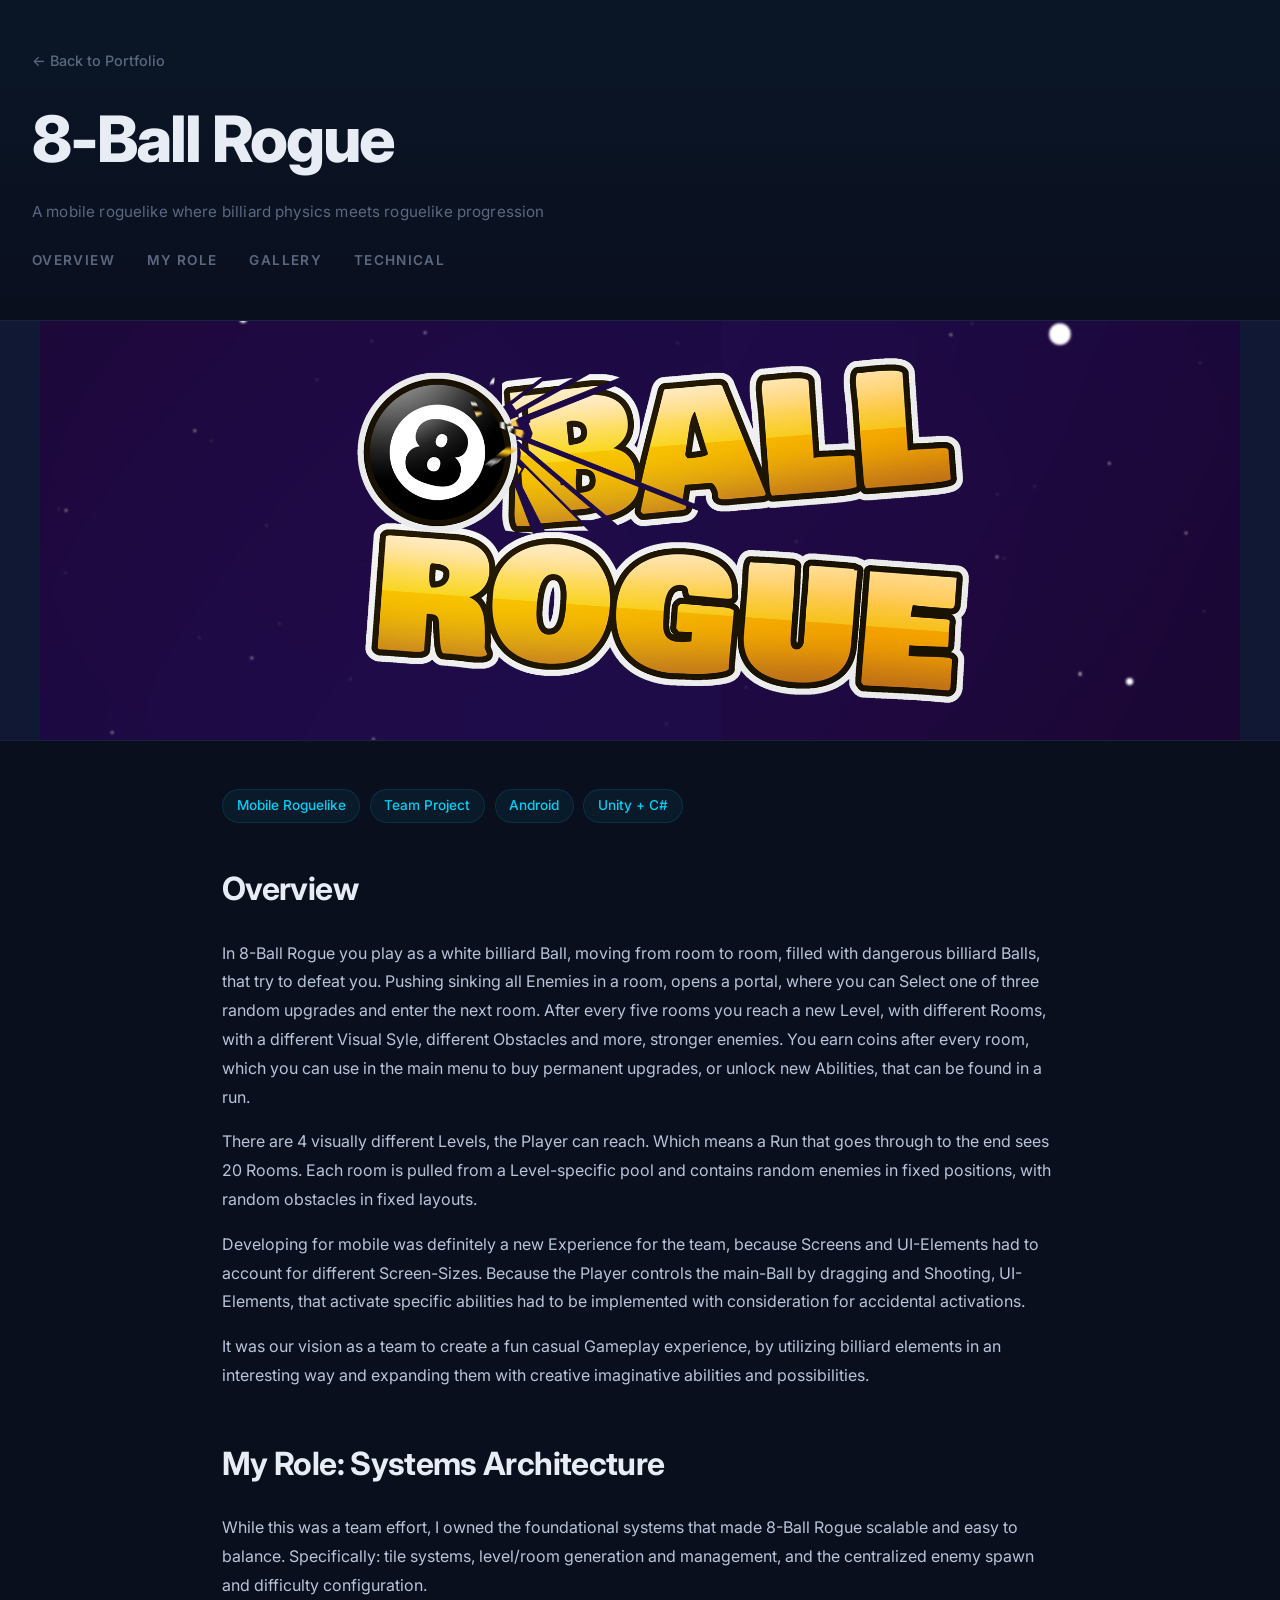
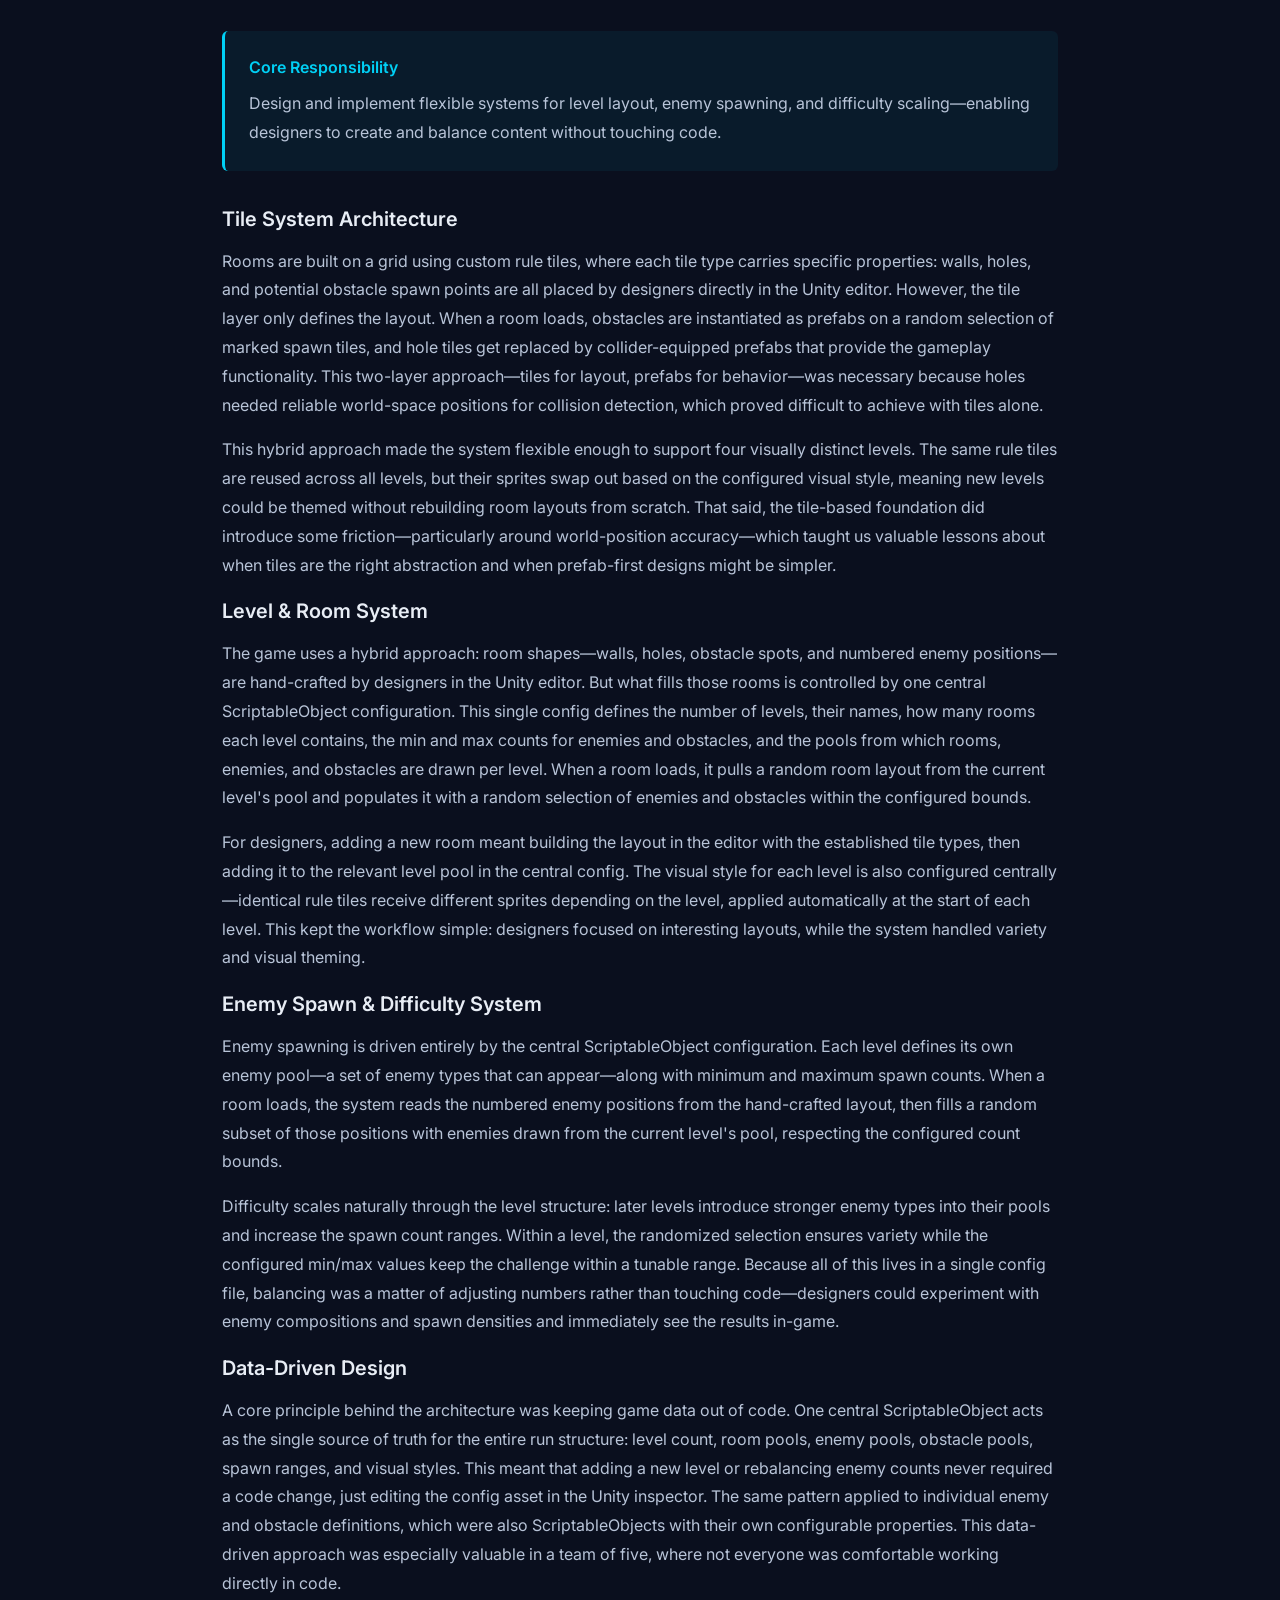
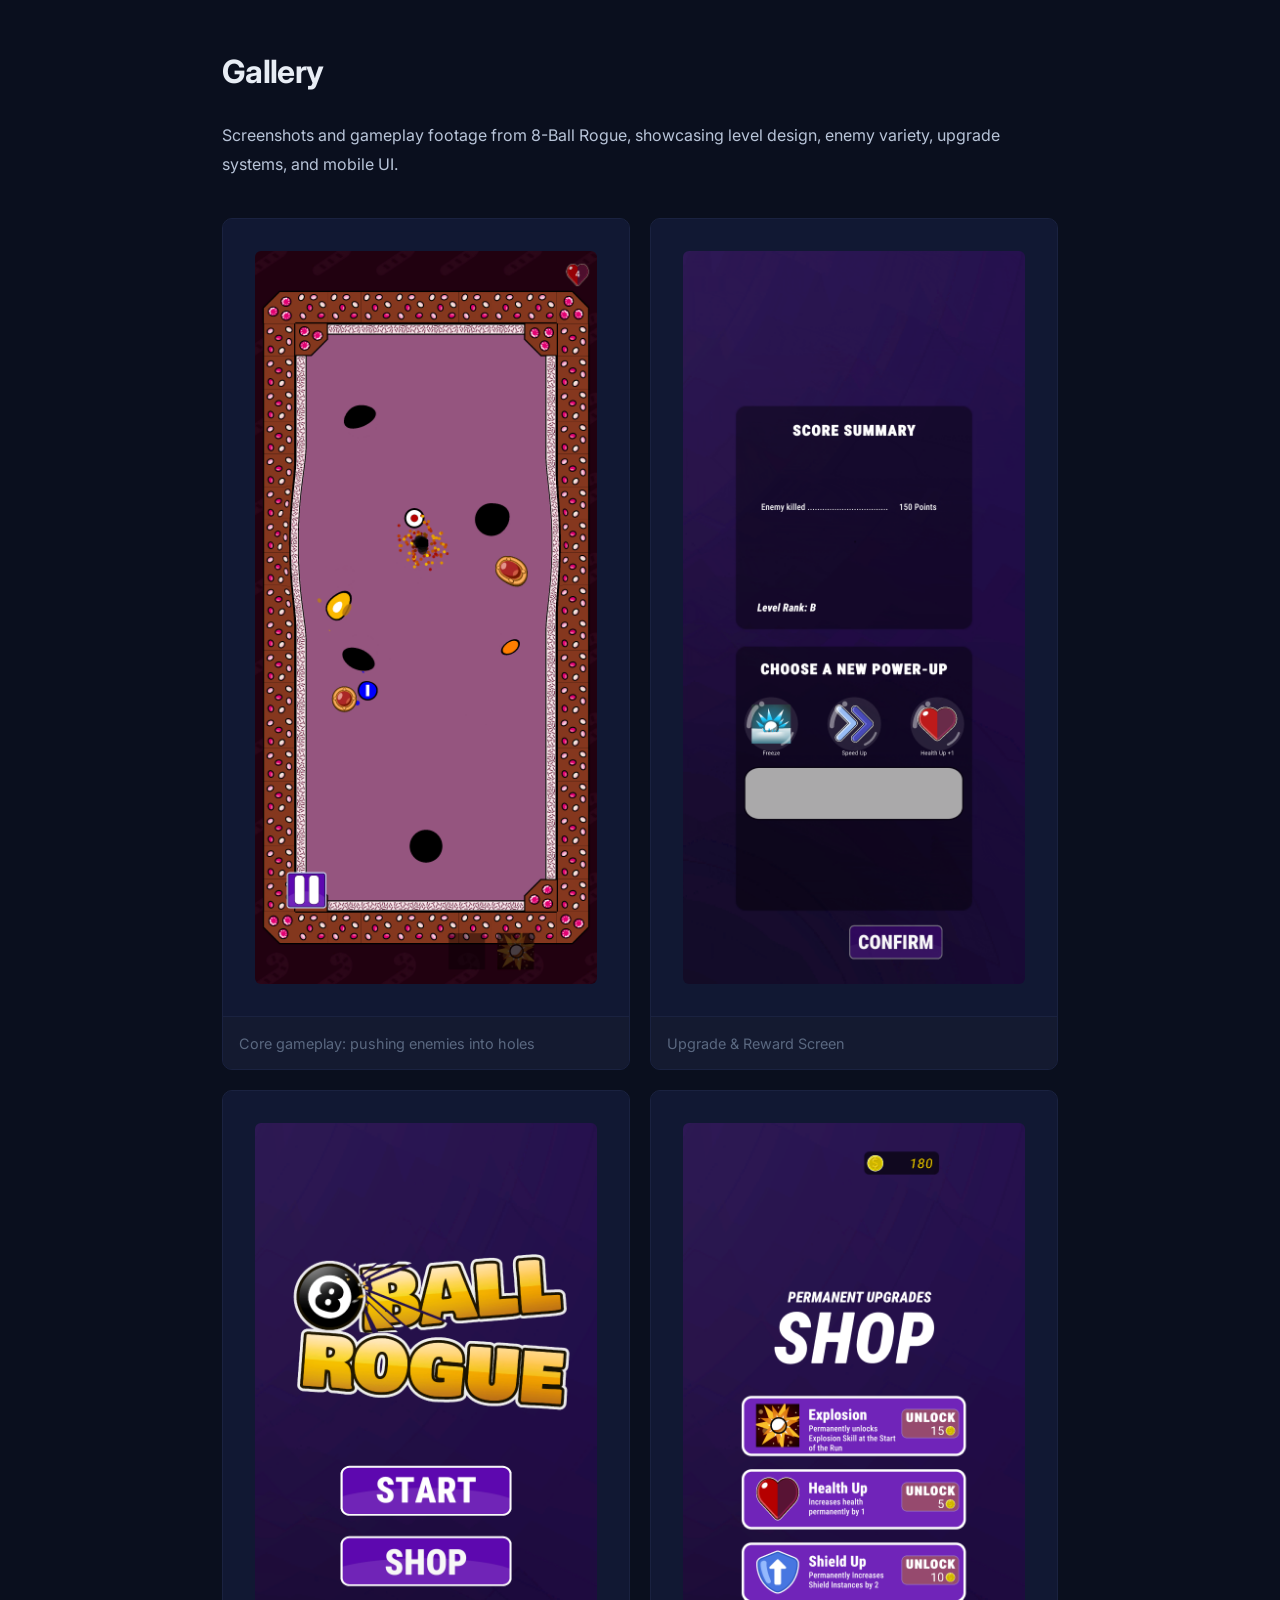
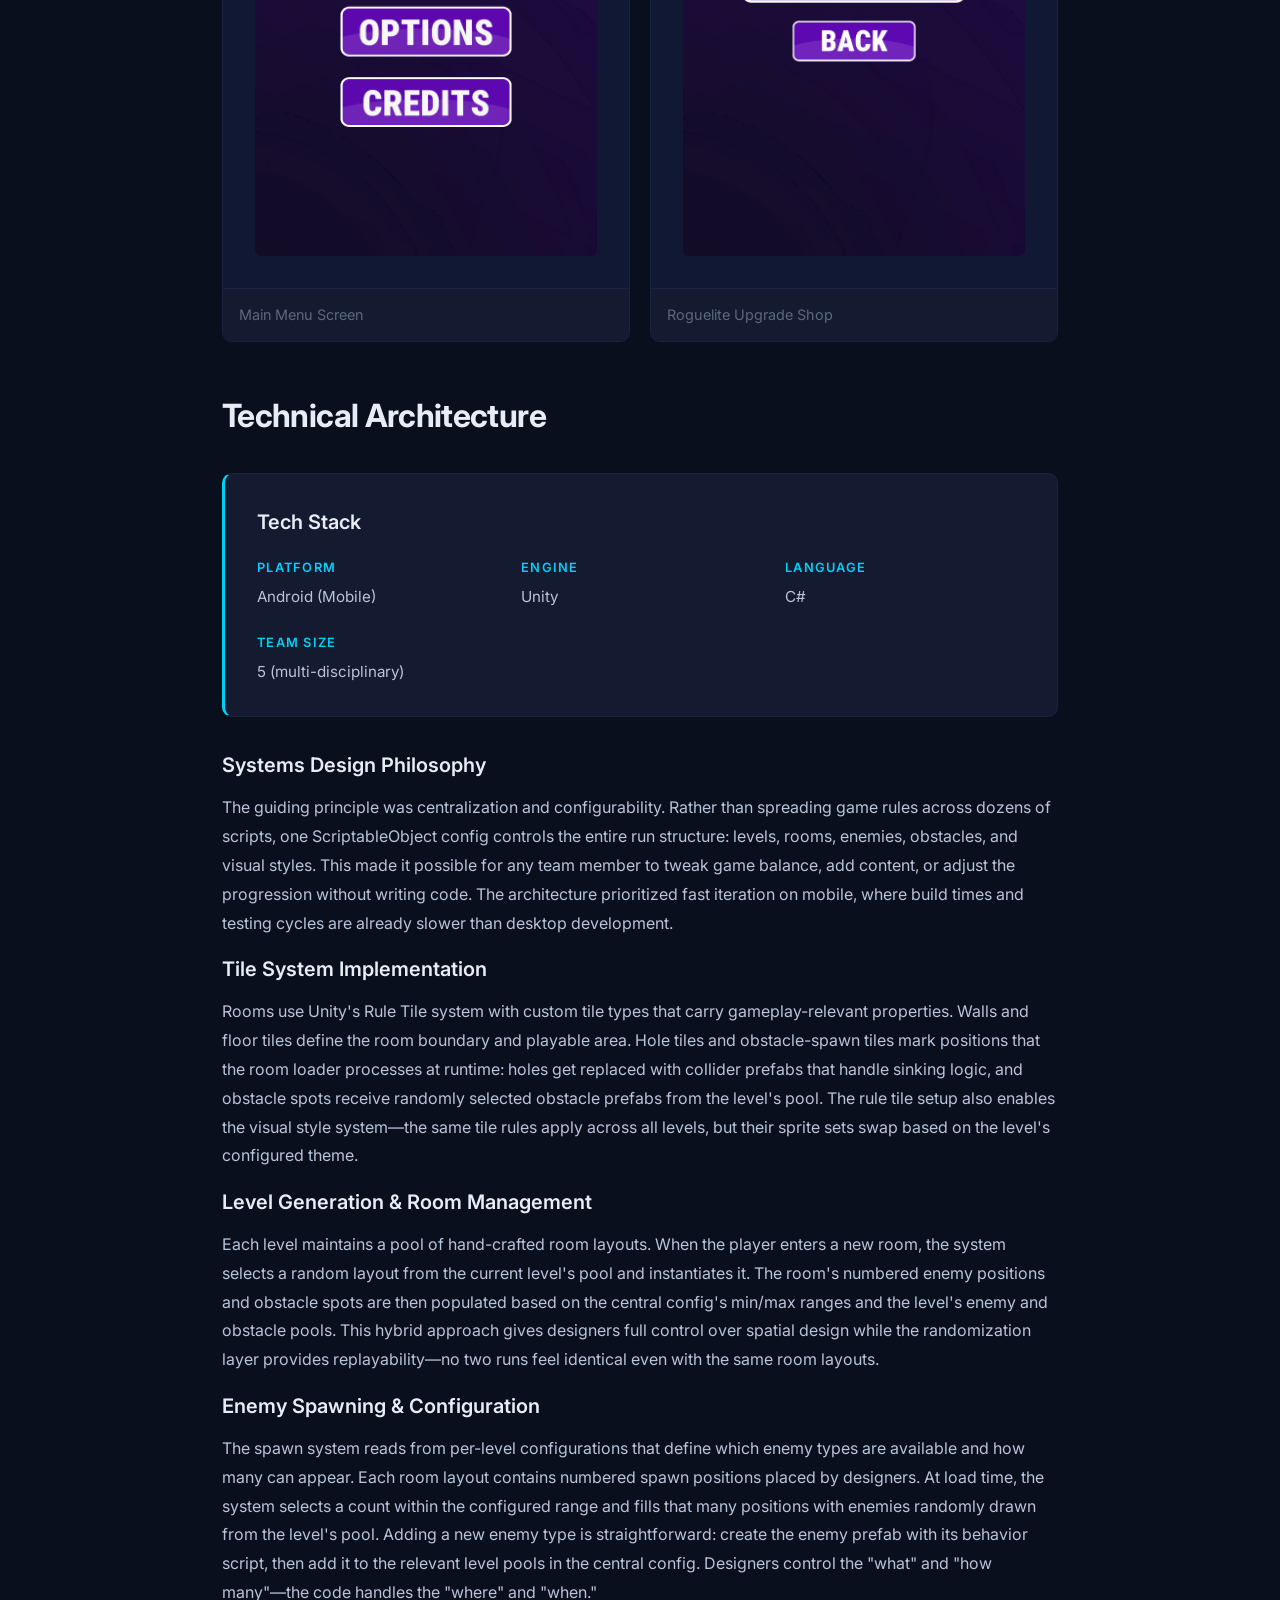
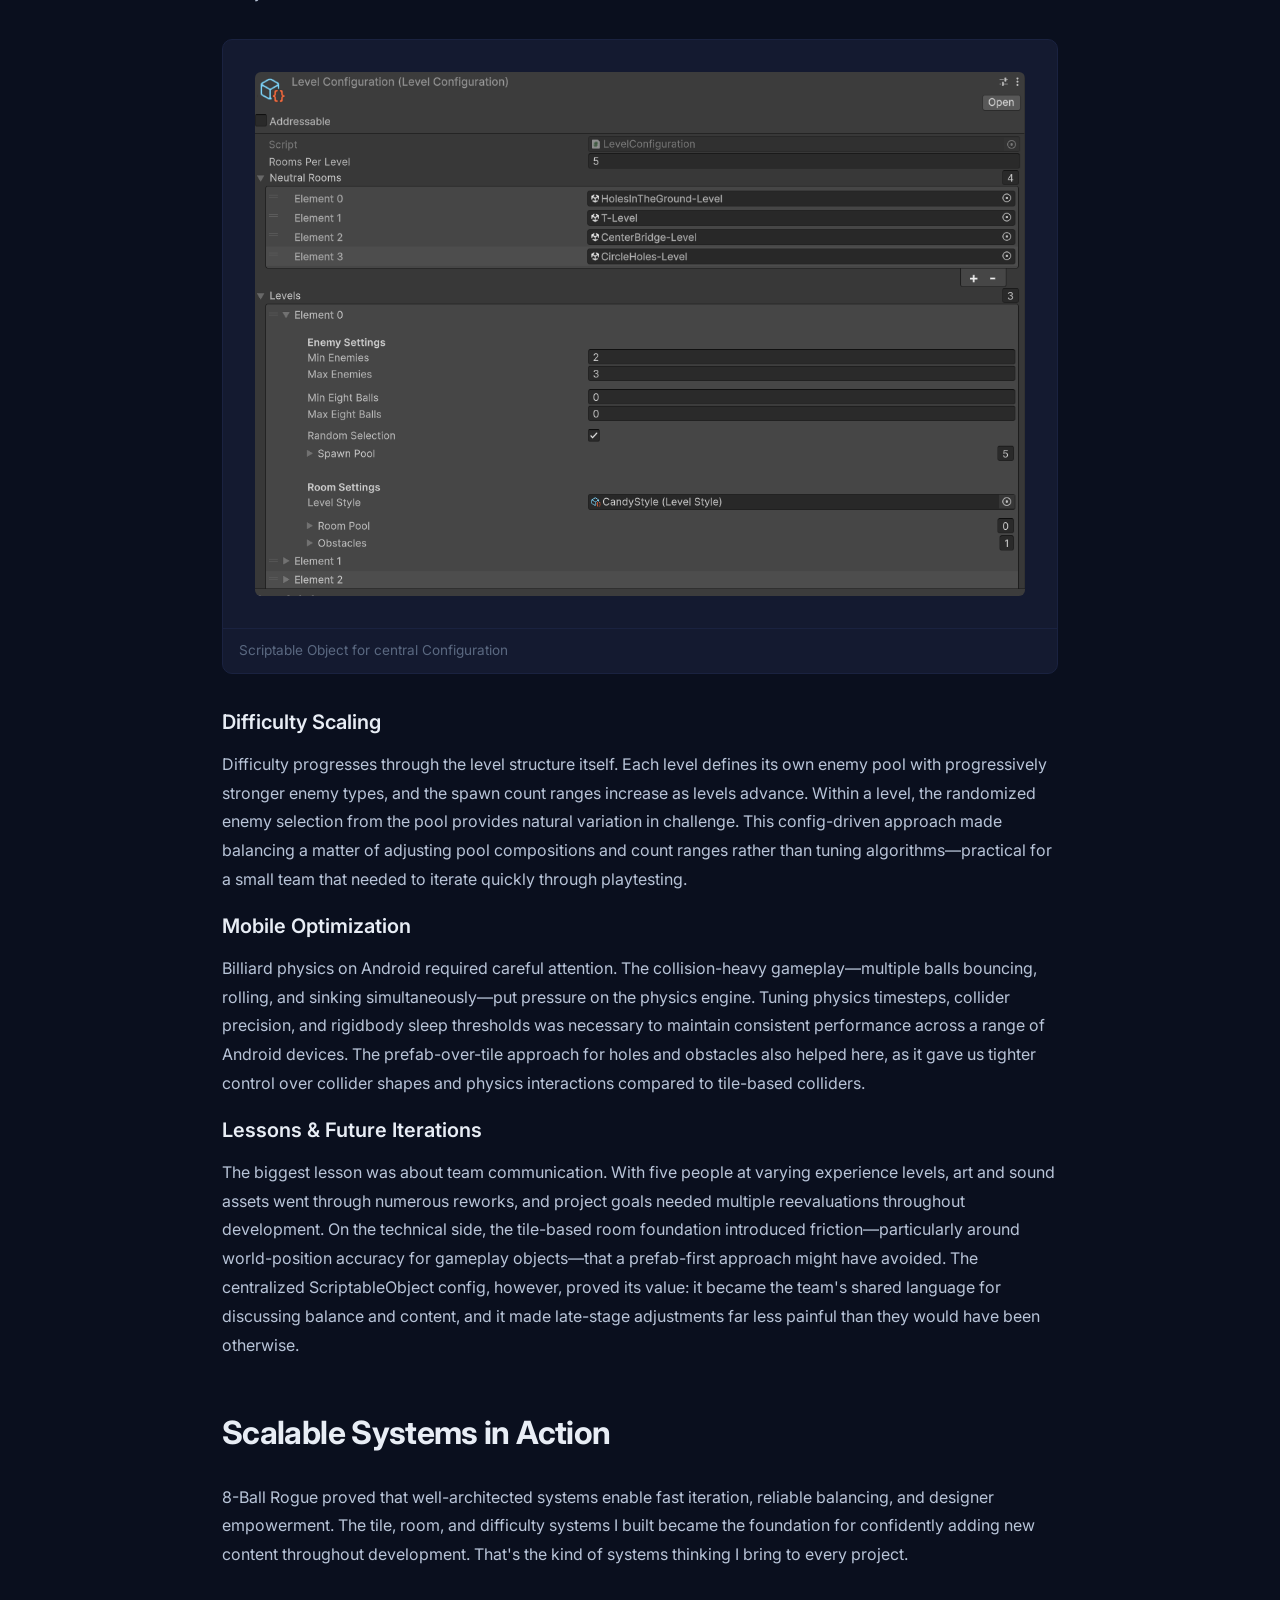
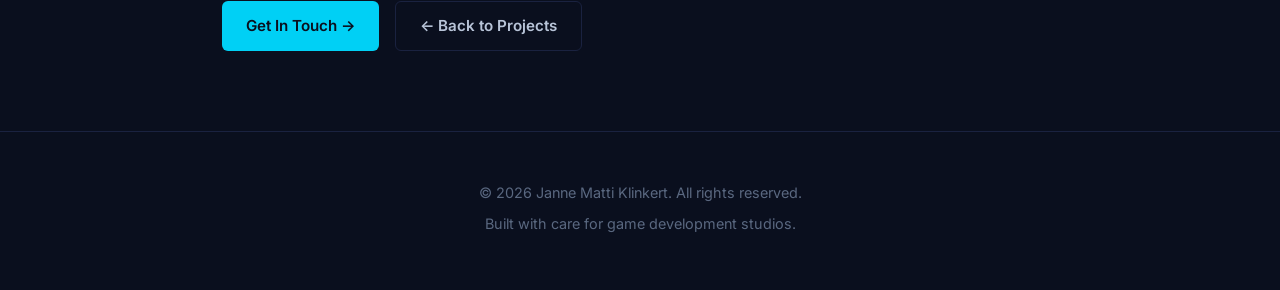
==== commit 8b19b5b2: "Fixed small text mistakes in 8-Ball-Rogue" ====
--- a/projects/8ball-rogue.html
+++ b/projects/8ball-rogue.html
@@ -185,7 +185,7 @@
             <div class="gallery-item">
               <div class="gallery-image">
                 <div class="image-padded">
-                  <img src="../images/8ball-rogue-upgrades.gif" alt="8-Ball Rogue gameplay showcase" />
+                  <img src="../images/8ball-Rogue-upgrades.gif" alt="8-Ball Rogue gameplay showcase" />
                 </div>
               </div>
               <div class="gallery-caption">Upgrade & Reward Screen</div>
@@ -197,7 +197,7 @@
                   <img src="../images/8ball-rogue-menu.png" alt="8-Ball Rogue gameplay showcase" />
                 </div>
               </div>
-              <div class="gallery-caption">Complex room layout with multiple enemy types</div>
+              <div class="gallery-caption">Main Menu Screen</div>
             </div>
 
             <div class="gallery-item">
@@ -206,7 +206,7 @@
                   <img src="../images/8ball-rogue-shop.png" alt="8-Ball Rogue gameplay showcase" />
                 </div>
               </div>
-              <div class="gallery-caption">Roguelike upgrade/reward screen</div>
+              <div class="gallery-caption">Roguelite Upgrade Shop</div>
             </div>
           </div>
         </div>
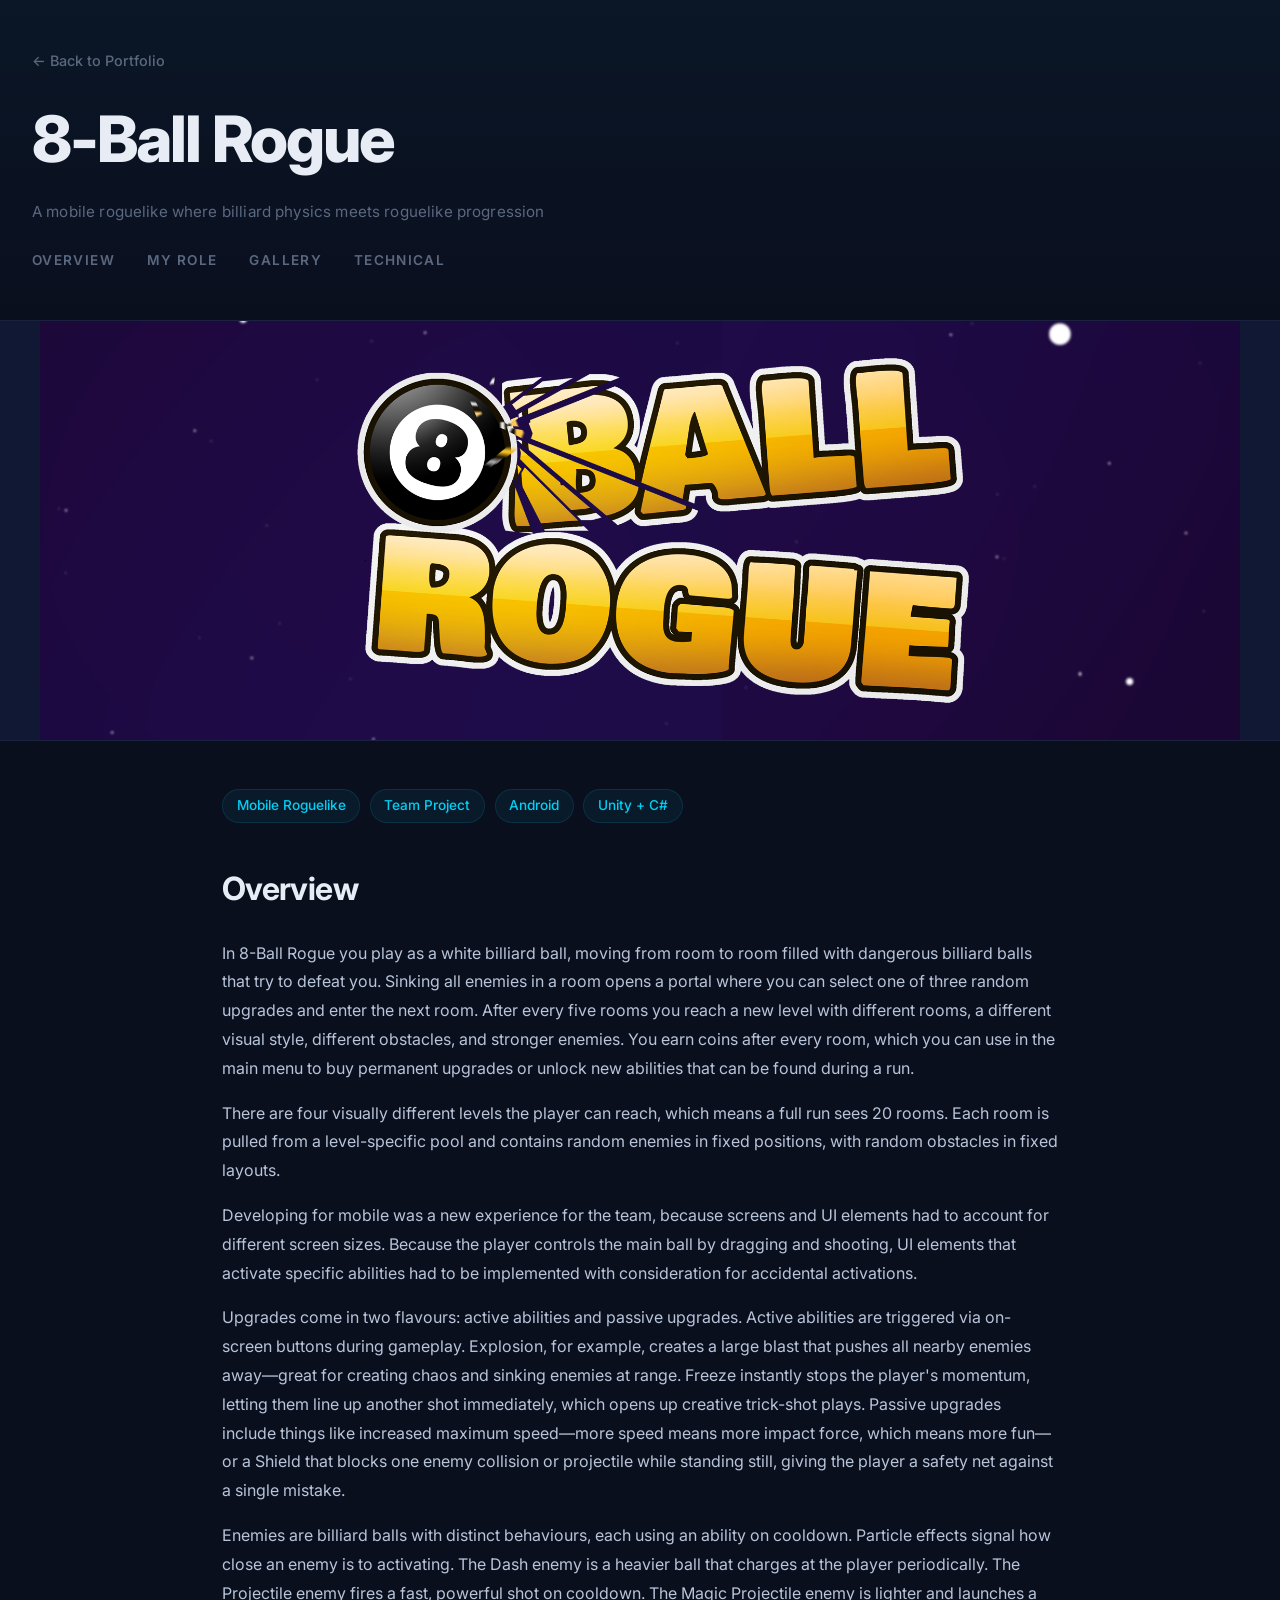
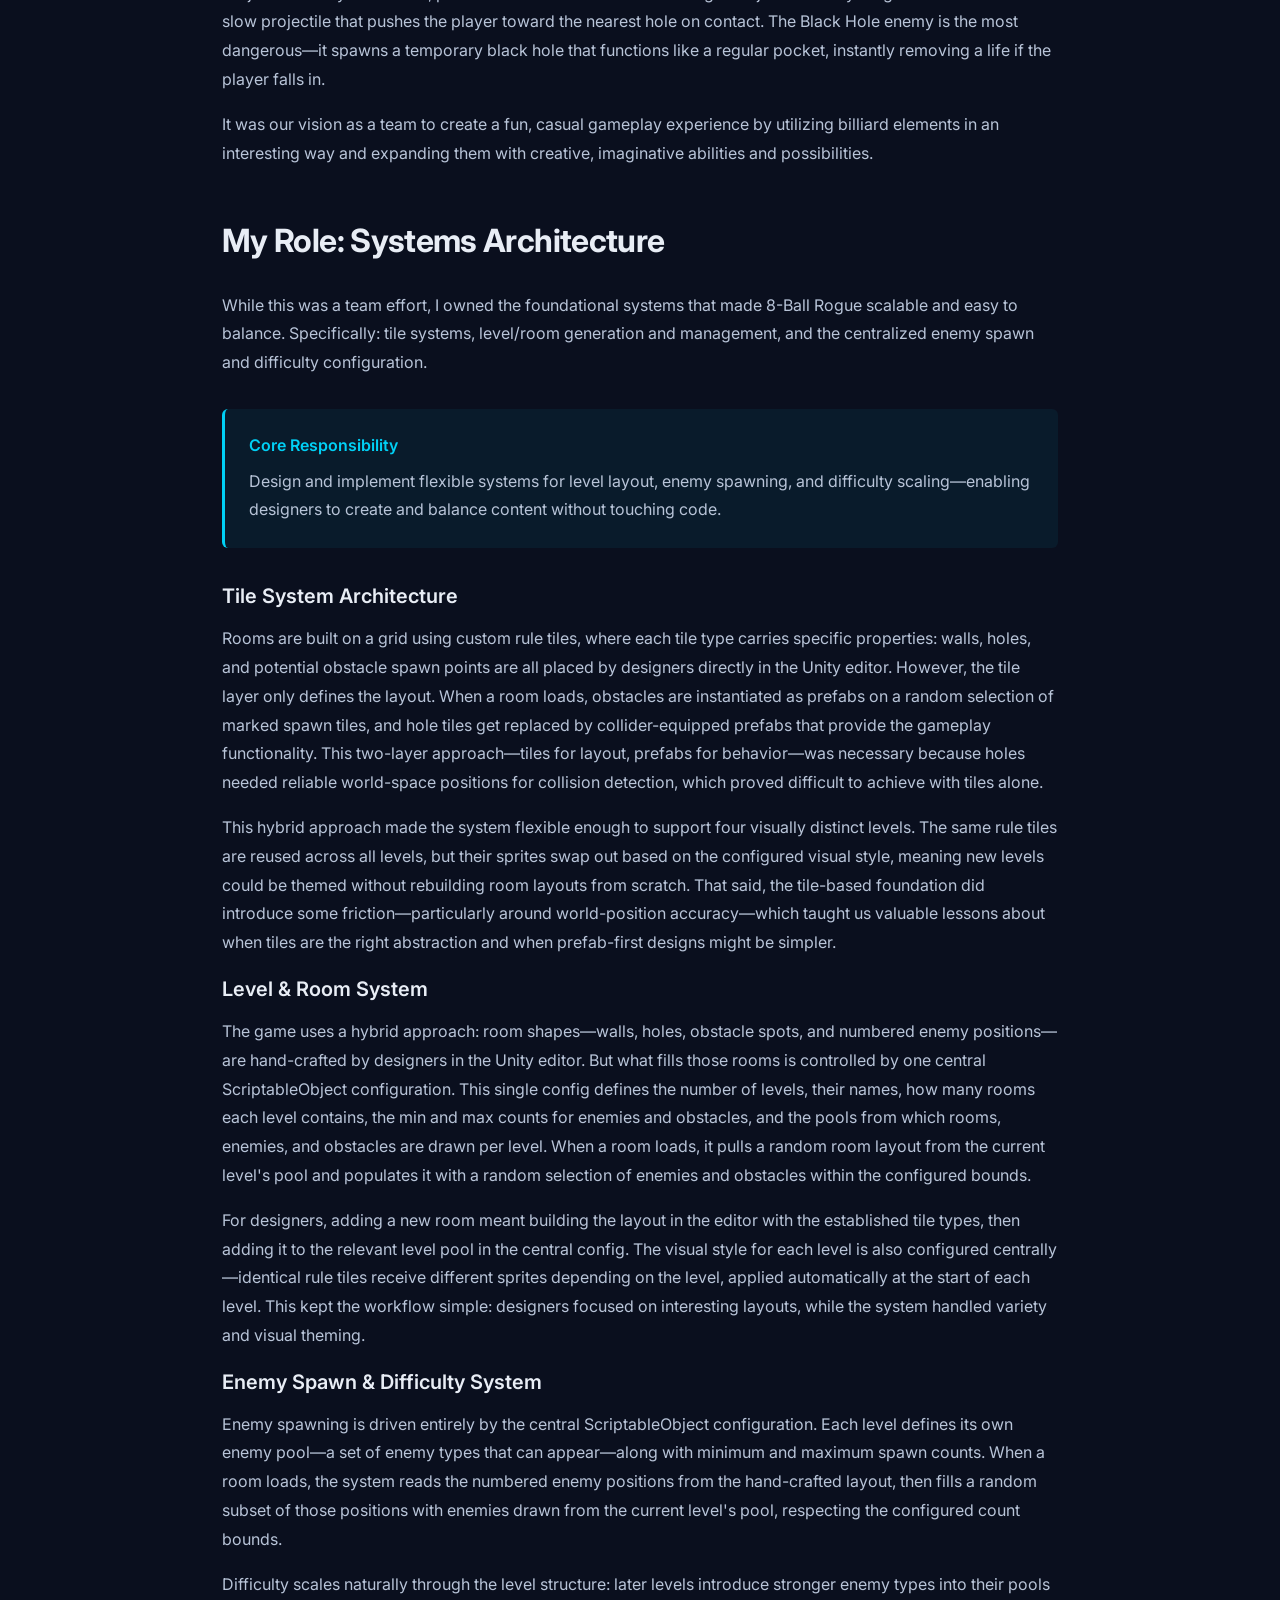
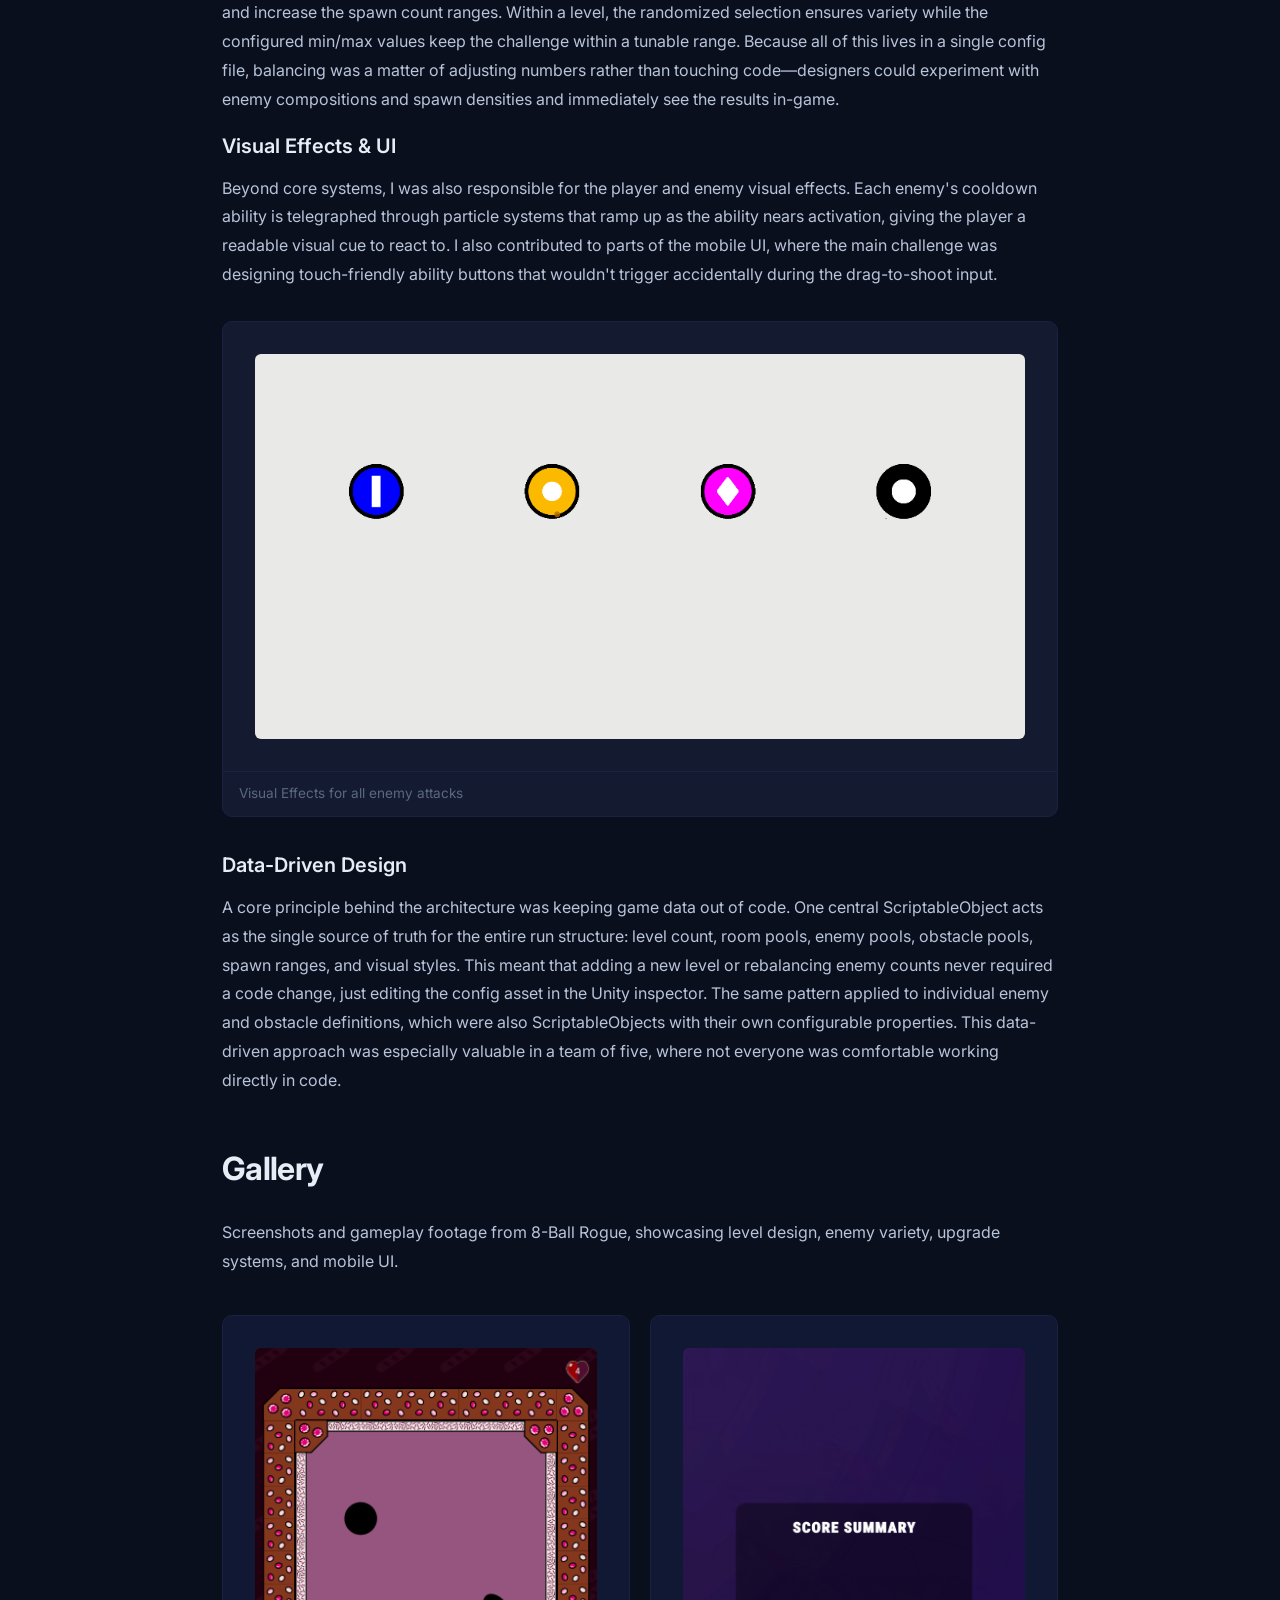
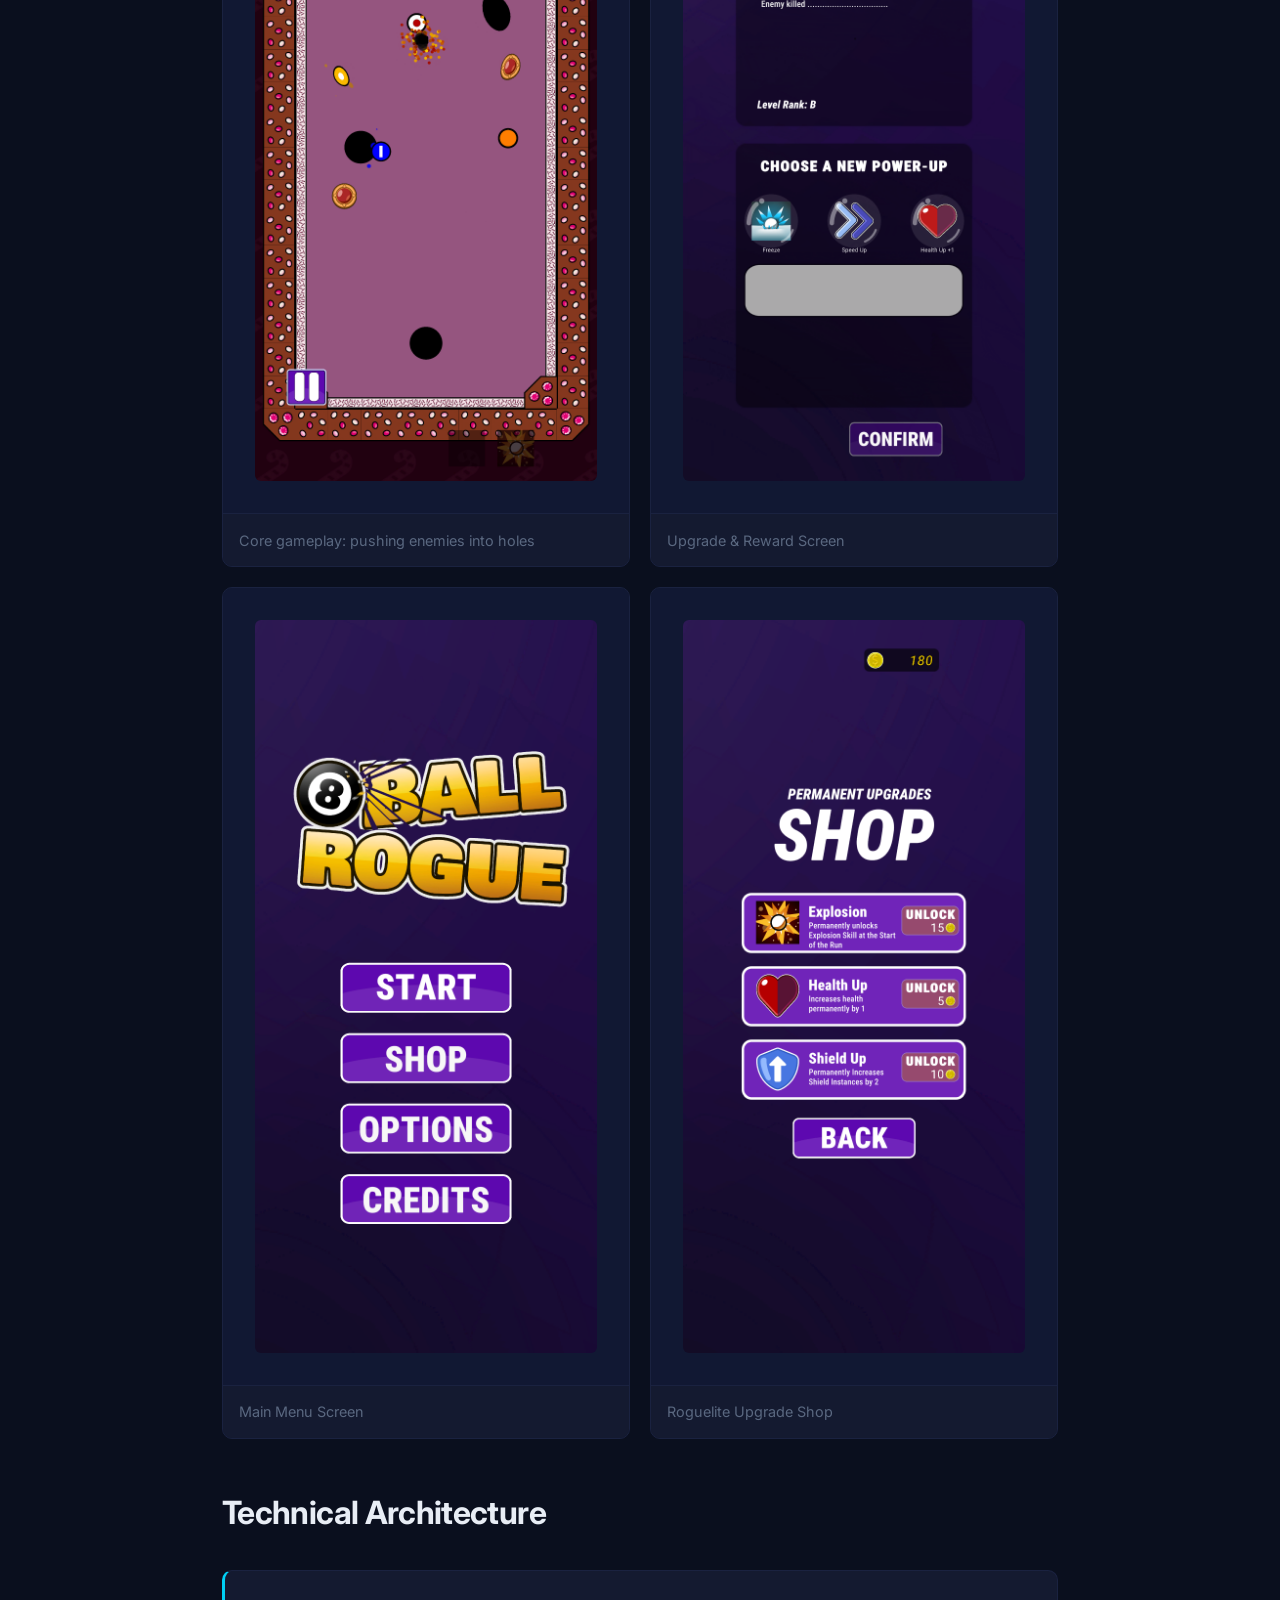
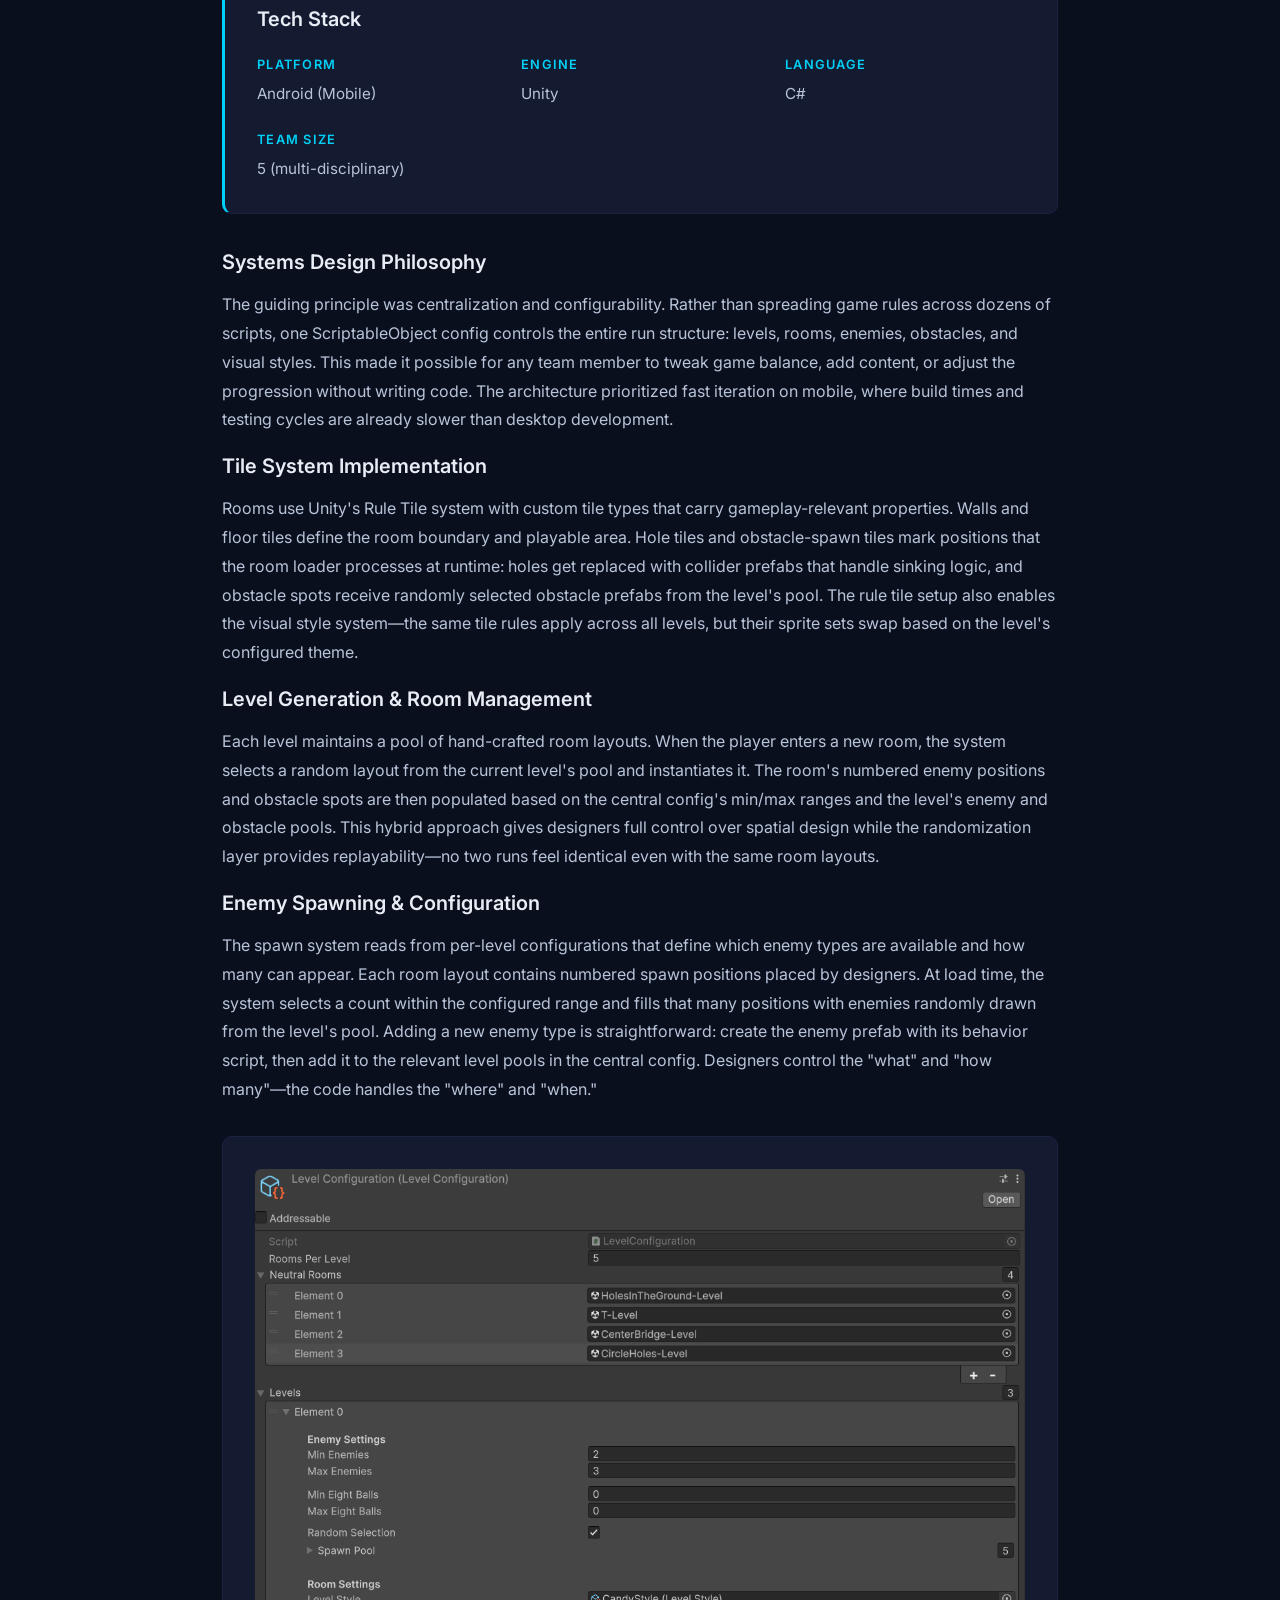
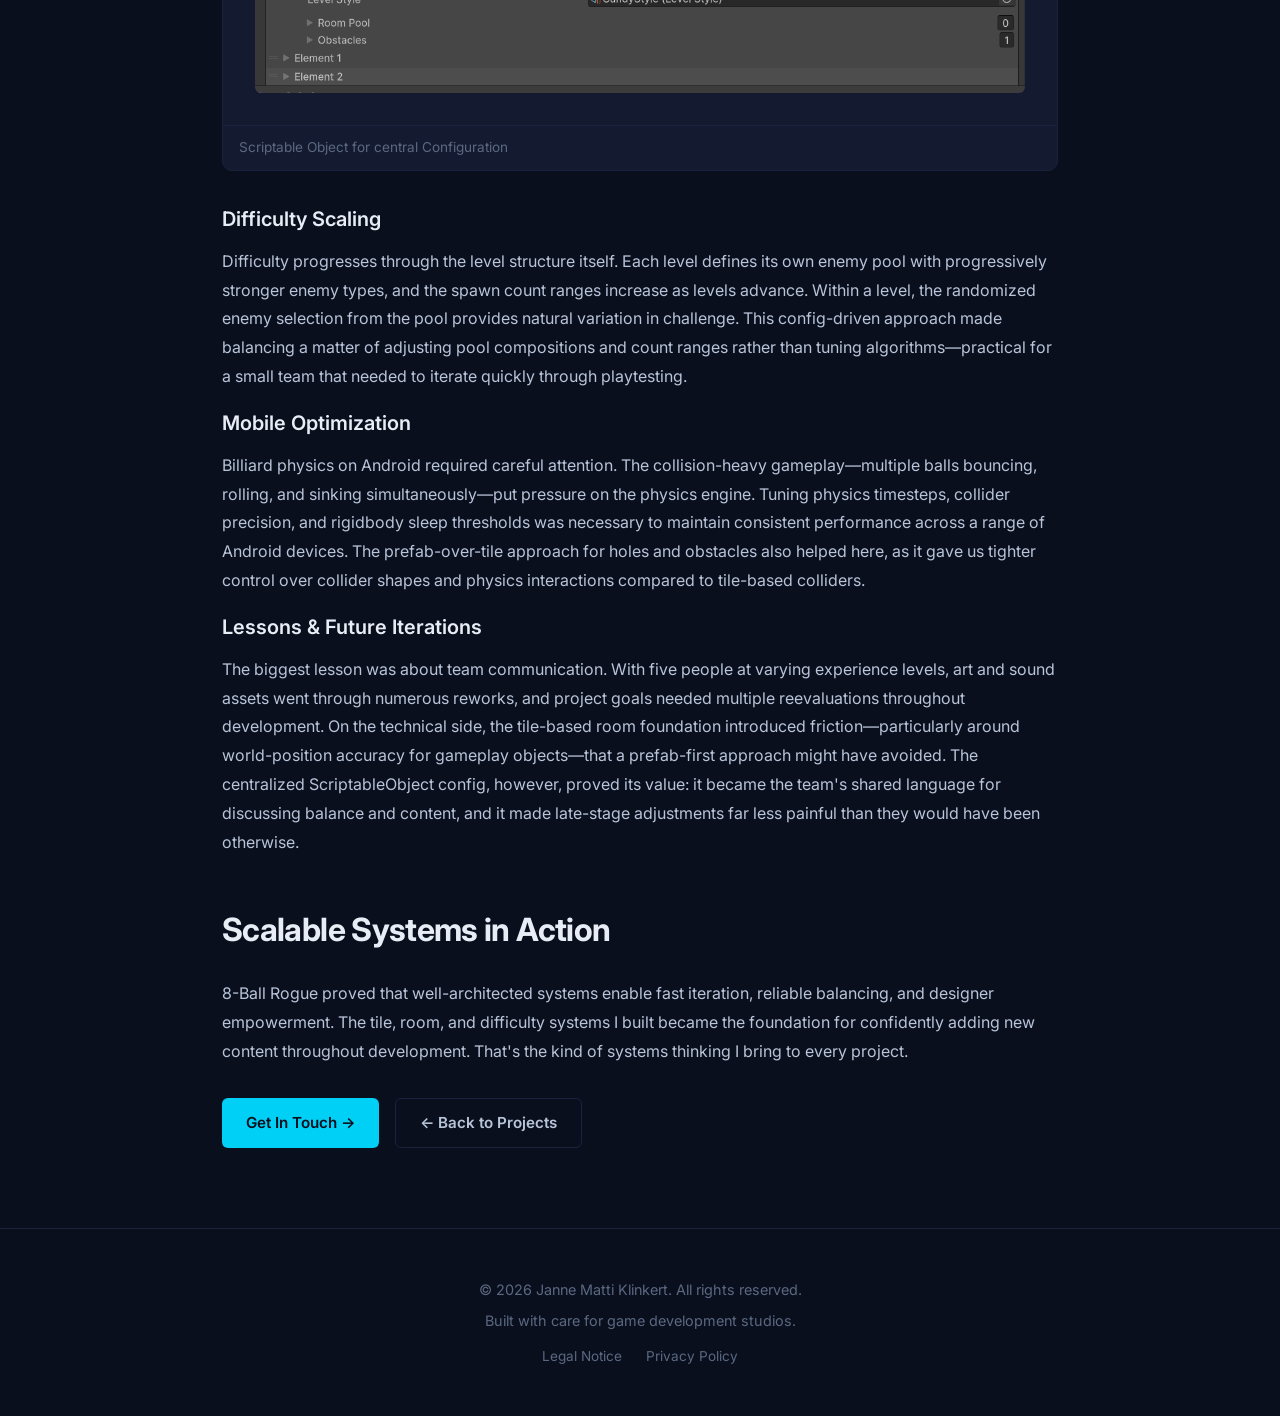
==== commit 045dab5c: "Text Improvements and additional Images for context" ====
--- a/projects/8ball-rogue.html
+++ b/projects/8ball-rogue.html
@@ -49,30 +49,48 @@
         <h2>Overview</h2>
         <div class="reveal">
           <p>
-            In 8-Ball Rogue you play as a white billiard Ball, moving from room to room, filled with dangerous billiard
-            Balls, that try to defeat you. Pushing sinking all Enemies in a room, opens a portal, where you can Select
-            one of three random upgrades and enter the next room. After every five rooms you reach a new Level, with
-            different Rooms, with a different Visual Syle, different Obstacles and more, stronger enemies. You earn
-            coins after every room, which you can use in the main menu to buy permanent upgrades, or unlock new
-            Abilities, that can be found in a run.
-          </p>
-
-          <p>
-            There are 4 visually different Levels, the Player can reach. Which means a Run that goes through to the end
-            sees 20 Rooms. Each room is pulled from a Level-specific pool and contains random enemies in fixed
-            positions, with random obstacles in fixed layouts.
-          </p>
-
-          <p>
-            Developing for mobile was definitely a new Experience for the team, because Screens and UI-Elements had to
-            account for different Screen-Sizes. Because the Player controls the main-Ball by dragging and Shooting,
-            UI-Elements, that activate specific abilities had to be implemented with consideration for accidental
-            activations.
-          </p>
-
-          <p>
-            It was our vision as a team to create a fun casual Gameplay experience, by utilizing billiard elements in an
-            interesting way and expanding them with creative imaginative abilities and possibilities.
+            In 8-Ball Rogue you play as a white billiard ball, moving from room to room filled with dangerous billiard
+            balls that try to defeat you. Sinking all enemies in a room opens a portal where you can select one of
+            three random upgrades and enter the next room. After every five rooms you reach a new level with different
+            rooms, a different visual style, different obstacles, and stronger enemies. You earn coins after every room,
+            which you can use in the main menu to buy permanent upgrades or unlock new abilities that can be found
+            during a run.
+          </p>
+
+          <p>
+            There are four visually different levels the player can reach, which means a full run sees 20 rooms. Each
+            room is pulled from a level-specific pool and contains random enemies in fixed positions, with random
+            obstacles in fixed layouts.
+          </p>
+
+          <p>
+            Developing for mobile was a new experience for the team, because screens and UI elements had to account for
+            different screen sizes. Because the player controls the main ball by dragging and shooting, UI elements
+            that activate specific abilities had to be implemented with consideration for accidental activations.
+          </p>
+
+          <p>
+            Upgrades come in two flavours: active abilities and passive upgrades. Active abilities are triggered via
+            on-screen buttons during gameplay. Explosion, for example, creates a large blast that pushes all nearby
+            enemies away—great for creating chaos and sinking enemies at range. Freeze instantly stops the player's
+            momentum, letting them line up another shot immediately, which opens up creative trick-shot plays. Passive
+            upgrades include things like increased maximum speed—more speed means more impact force, which means more
+            fun—or a Shield that blocks one enemy collision or projectile while standing still, giving the player a
+            safety net against a single mistake.
+          </p>
+
+          <p>
+            Enemies are billiard balls with distinct behaviours, each using an ability on cooldown. Particle effects
+            signal how close an enemy is to activating. The Dash enemy is a heavier ball that charges at the player
+            periodically. The Projectile enemy fires a fast, powerful shot on cooldown. The Magic Projectile enemy is
+            lighter and launches a slow projectile that pushes the player toward the nearest hole on contact. The Black
+            Hole enemy is the most dangerous—it spawns a temporary black hole that functions like a regular pocket,
+            instantly removing a life if the player falls in.
+          </p>
+
+          <p>
+            It was our vision as a team to create a fun, casual gameplay experience by utilizing billiard elements in
+            an interesting way and expanding them with creative, imaginative abilities and possibilities.
           </p>
         </div>
       </section>
@@ -149,6 +167,22 @@
             a single config file, balancing was a matter of adjusting numbers rather than touching code—designers could
             experiment with enemy compositions and spawn densities and immediately see the results in-game.
           </p>
+
+          <h3>Visual Effects & UI</h3>
+          <p>
+            Beyond core systems, I was also responsible for the player and enemy visual effects. Each enemy's cooldown
+            ability is telegraphed through particle systems that ramp up as the ability nears activation, giving the
+            player a readable visual cue to react to. I also contributed to parts of the mobile UI, where the main
+            challenge was designing touch-friendly ability buttons that wouldn't trigger accidentally during the
+            drag-to-shoot input.
+          </p>
+
+          <figure class="inline-figure">
+            <div class="image-padded">
+              <img src="../images/8ball-rogue-enemies.gif" alt="Visual Effects for all enemy attacks" />
+            </div>
+            <figcaption>Visual Effects for all enemy attacks</figcaption>
+          </figure>
 
           <h3>Data-Driven Design</h3>
           <p>
@@ -333,6 +367,10 @@
     <footer>
       <p>© <span id="current-year"></span> Janne Matti Klinkert. All rights reserved.</p>
       <p>Built with care for game development studios.</p>
+      <div class="footer-links">
+        <a href="../legal/impressum.html">Legal Notice</a>
+        <a href="../legal/privacy.html">Privacy Policy</a>
+      </div>
     </footer>
     <script>
       document.getElementById('current-year').textContent = new Date().getFullYear();
--- a/styles/base.css
+++ b/styles/base.css
@@ -129,6 +129,23 @@
   color: var(--text-muted);
 }
 
+.footer-links {
+  display: flex;
+  justify-content: center;
+  gap: 1.5rem;
+  margin-top: 0.75rem;
+}
+
+.footer-links a {
+  font-size: 0.85rem;
+  color: var(--text-muted);
+  font-weight: 400;
+}
+
+.footer-links a:hover {
+  color: var(--accent);
+}
+
 /* Scroll Reveal Animations */
 .reveal {
   opacity: 0;
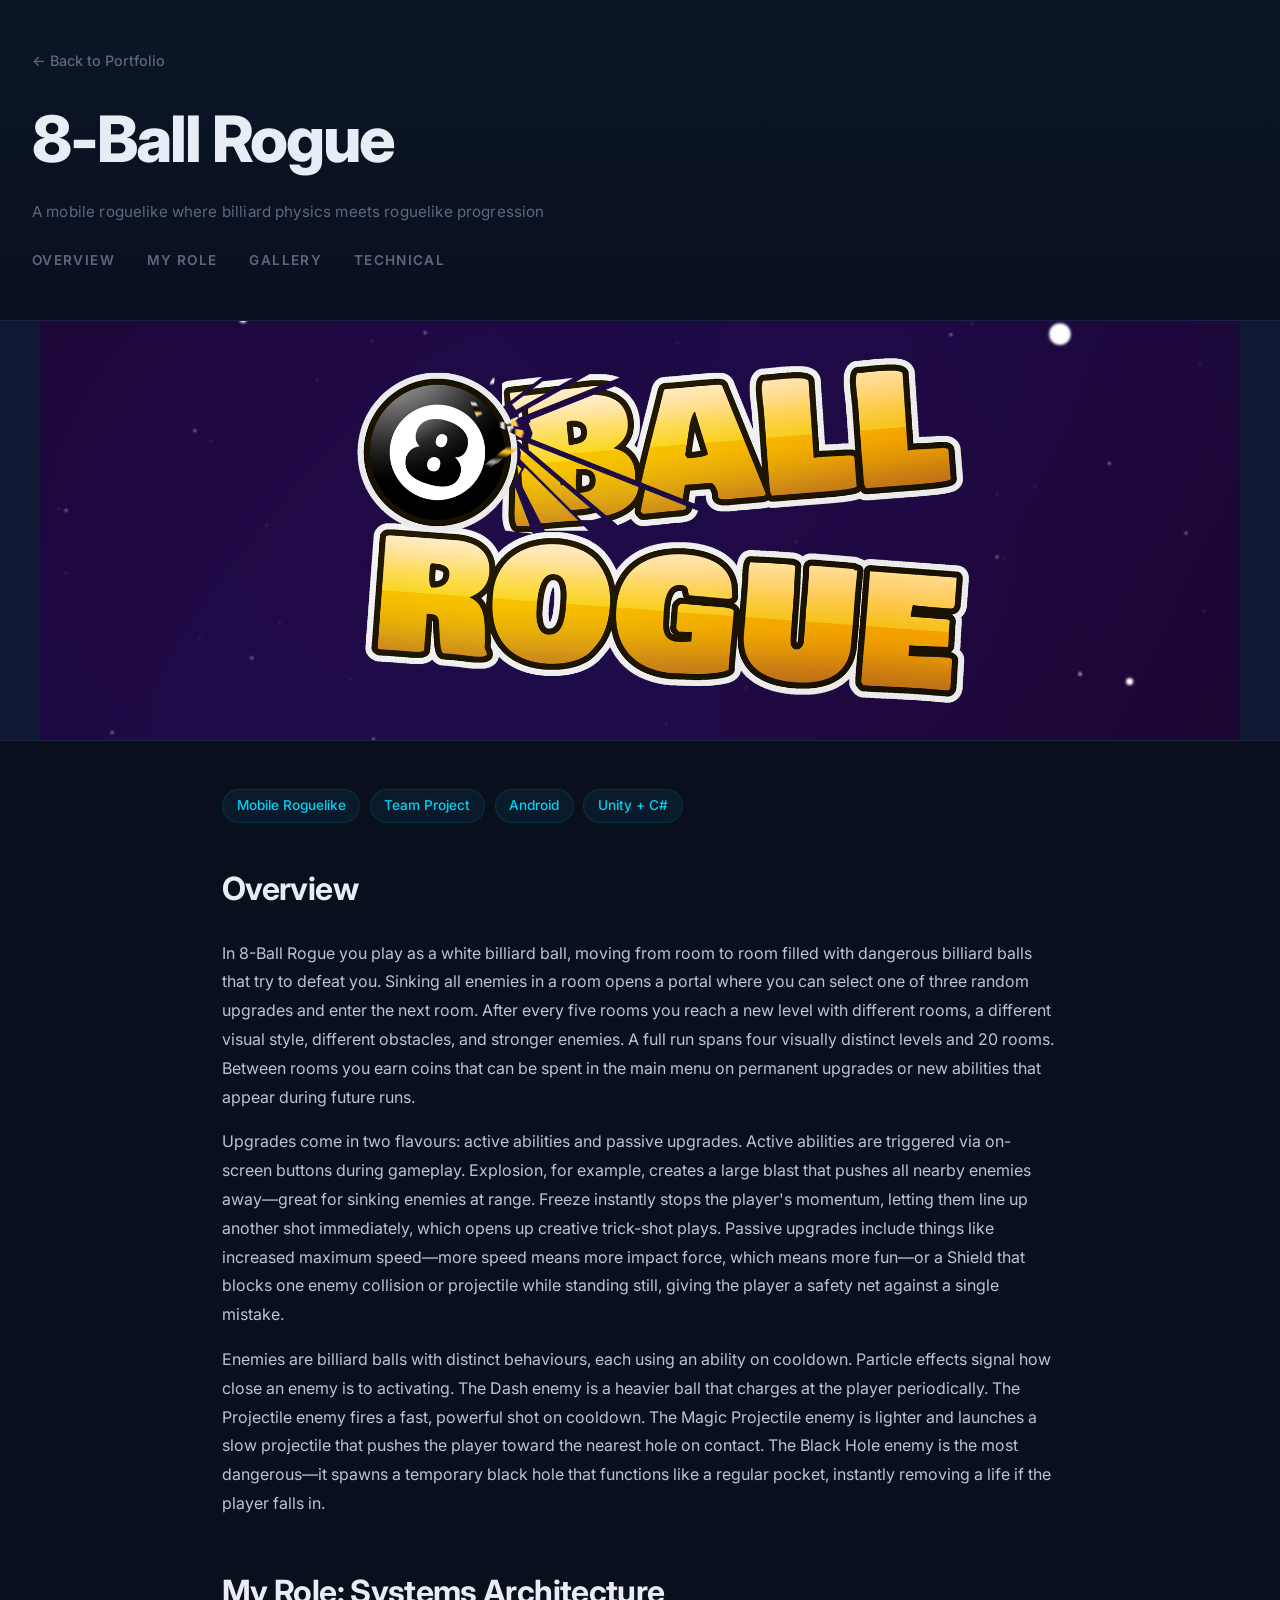
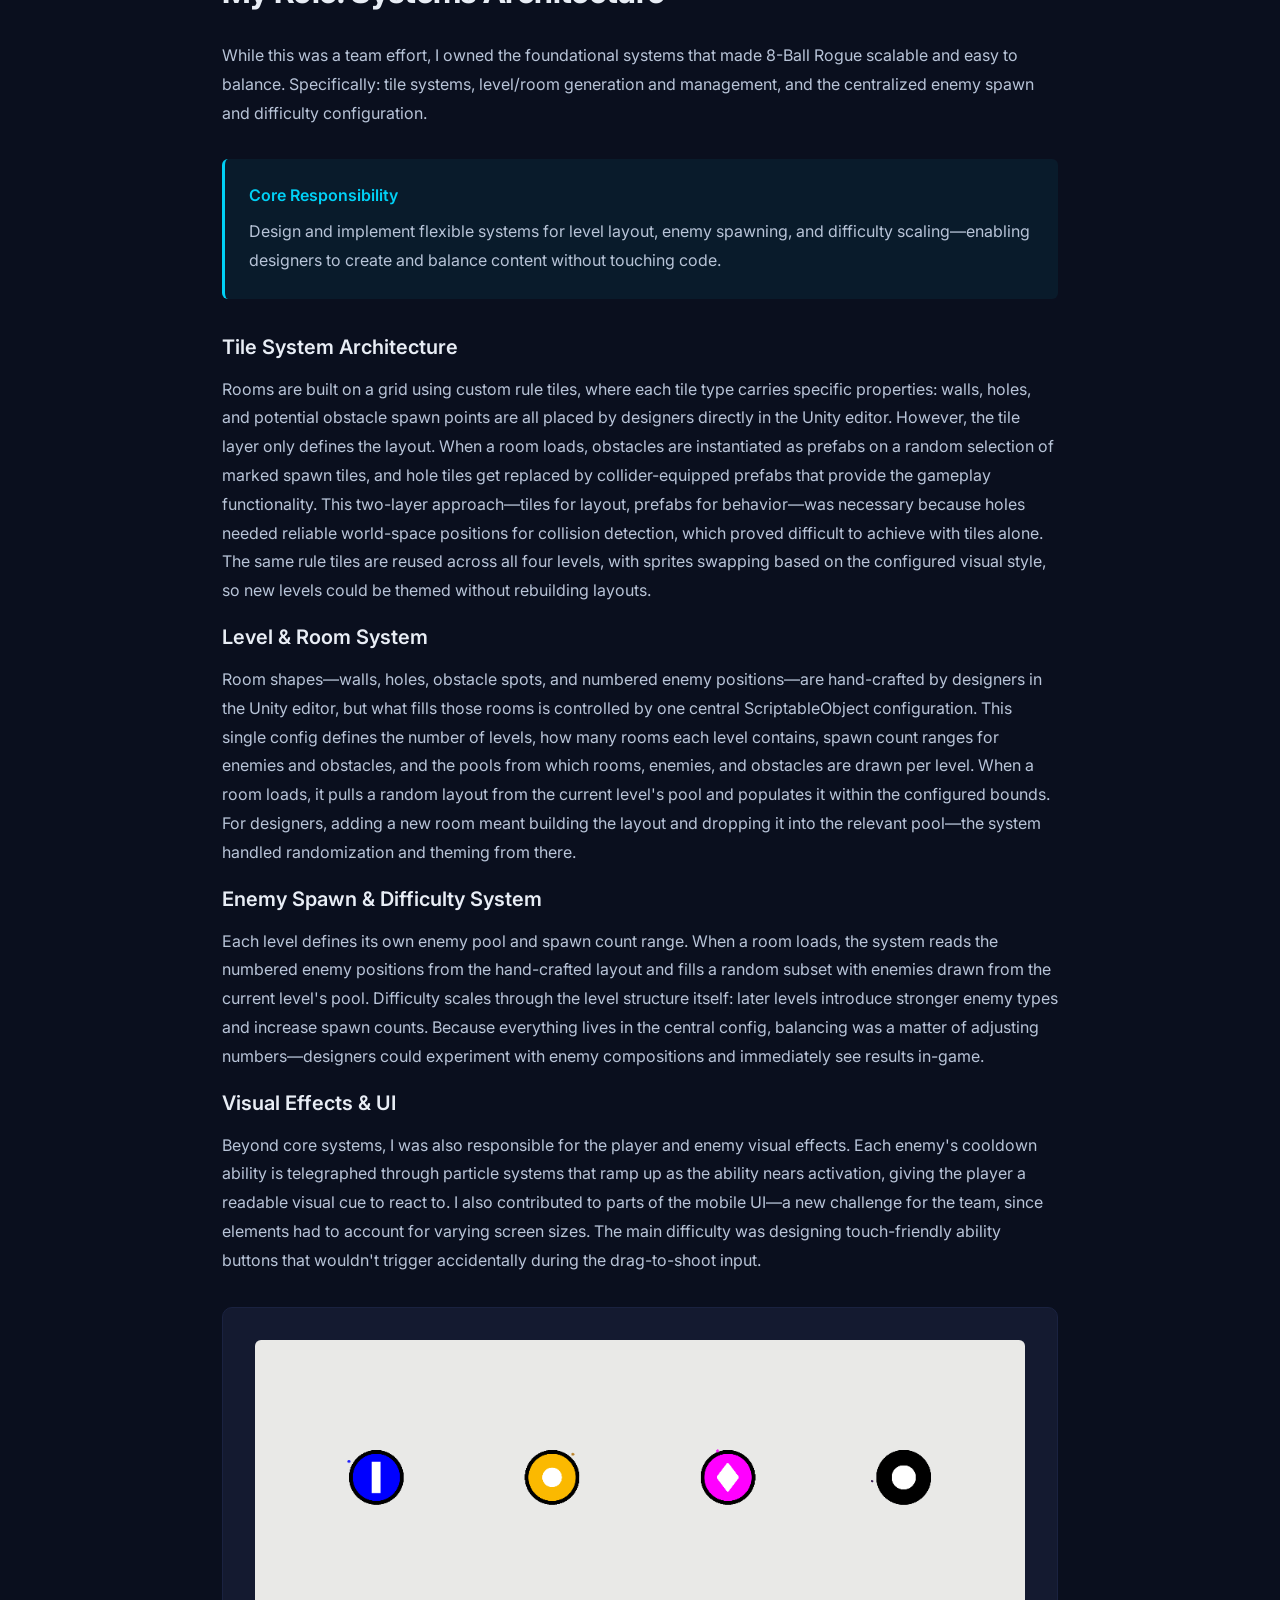
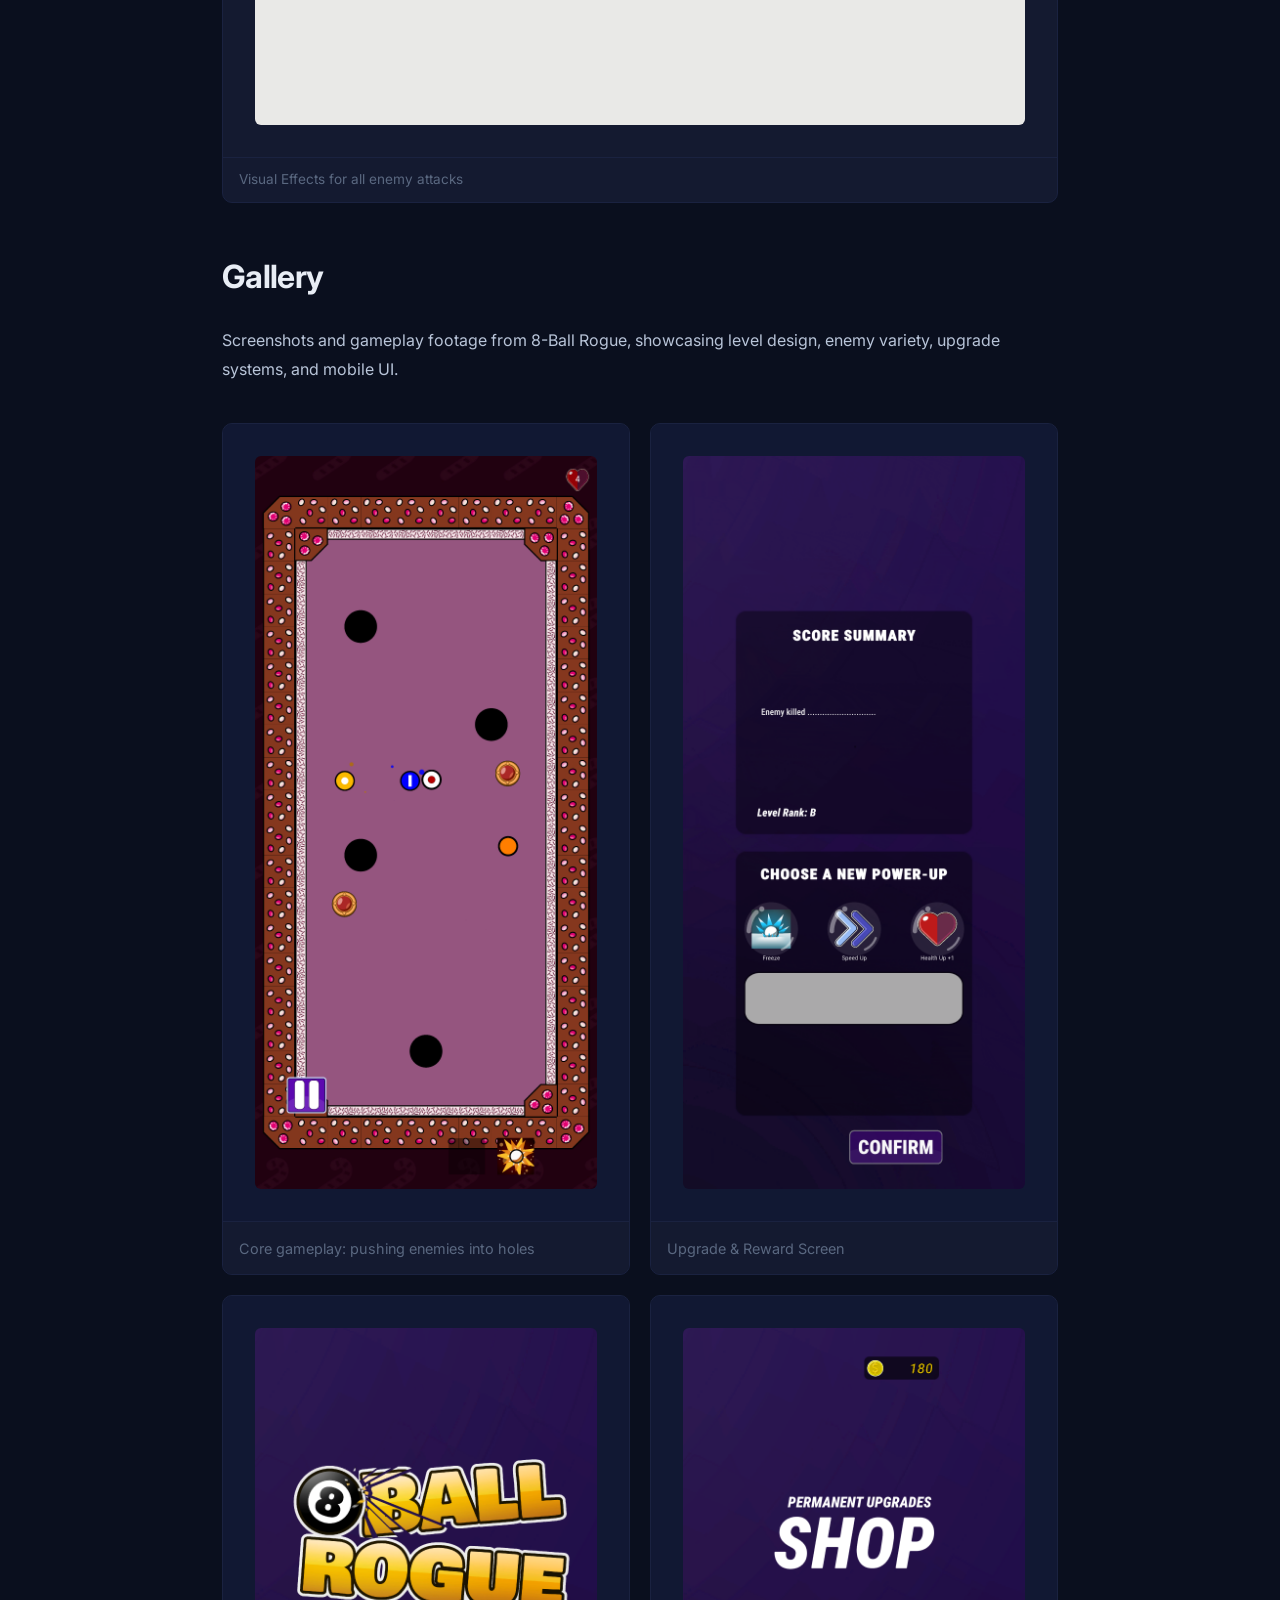
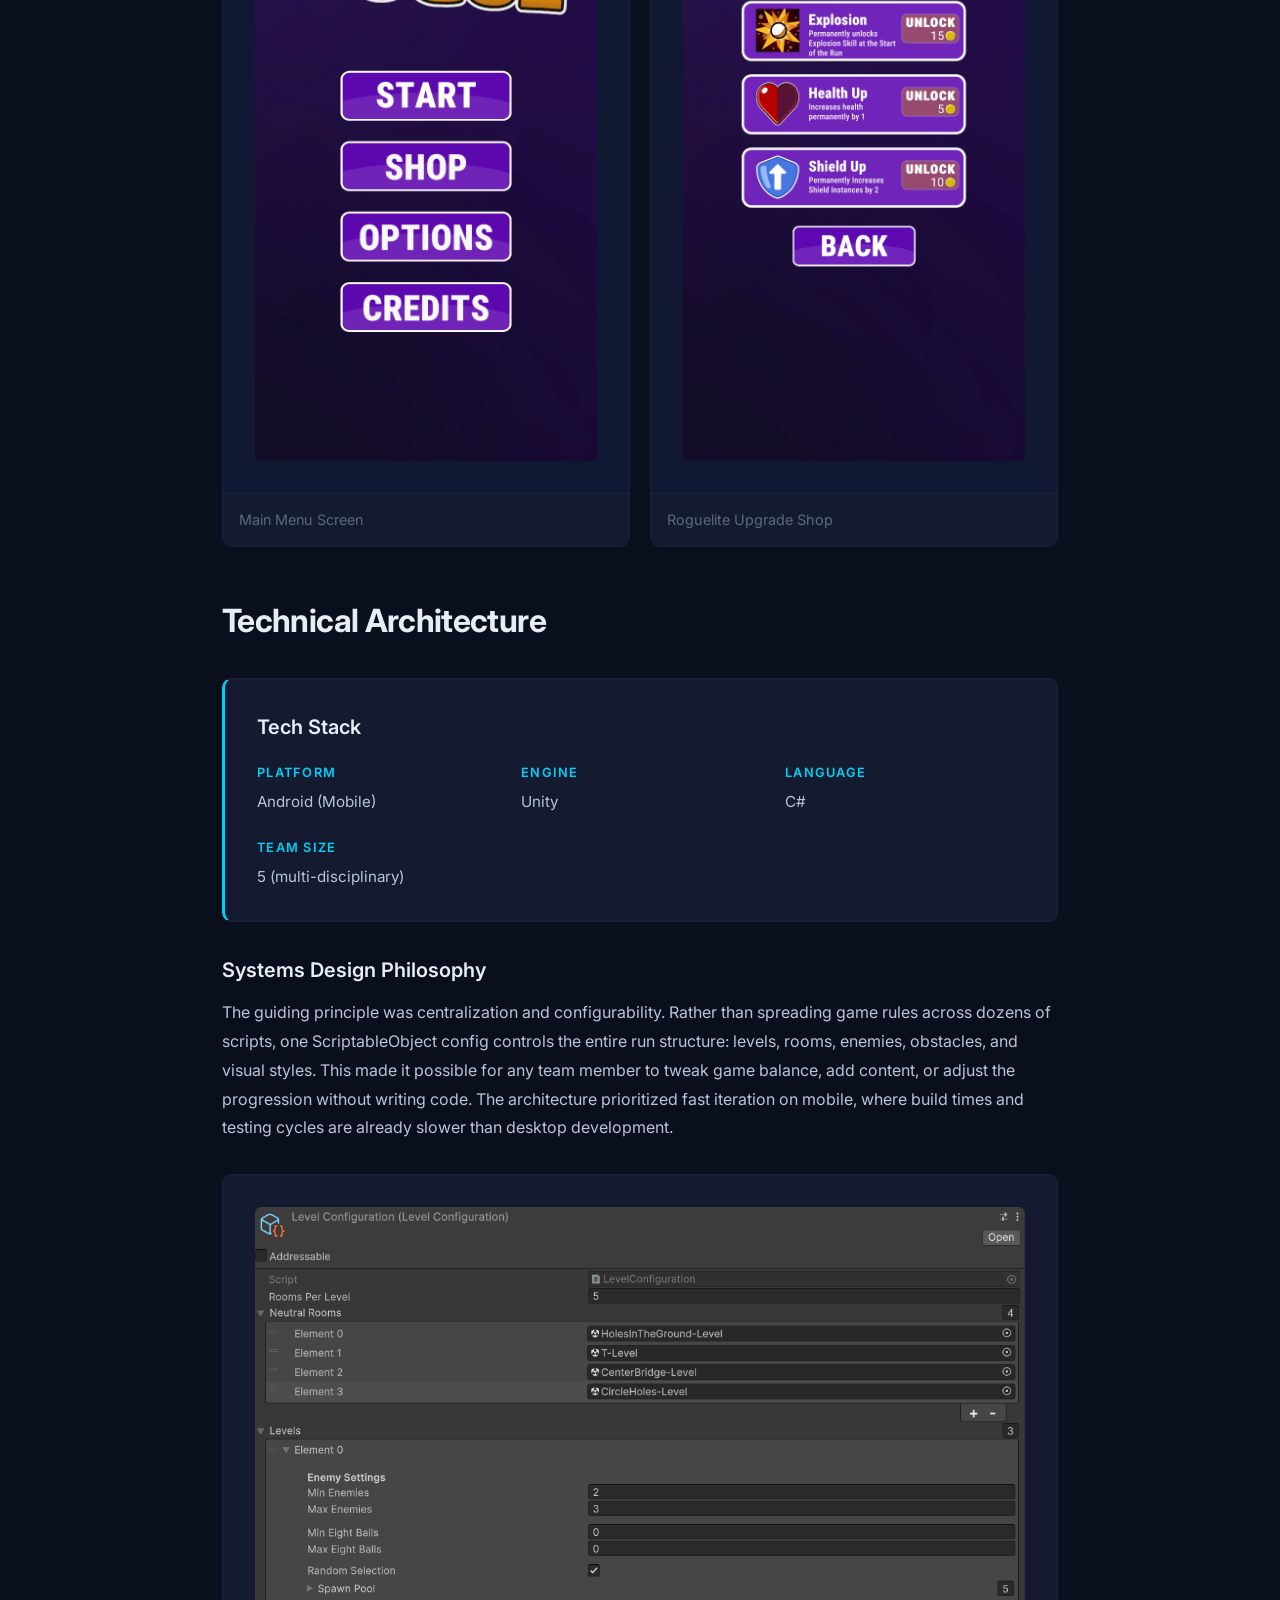
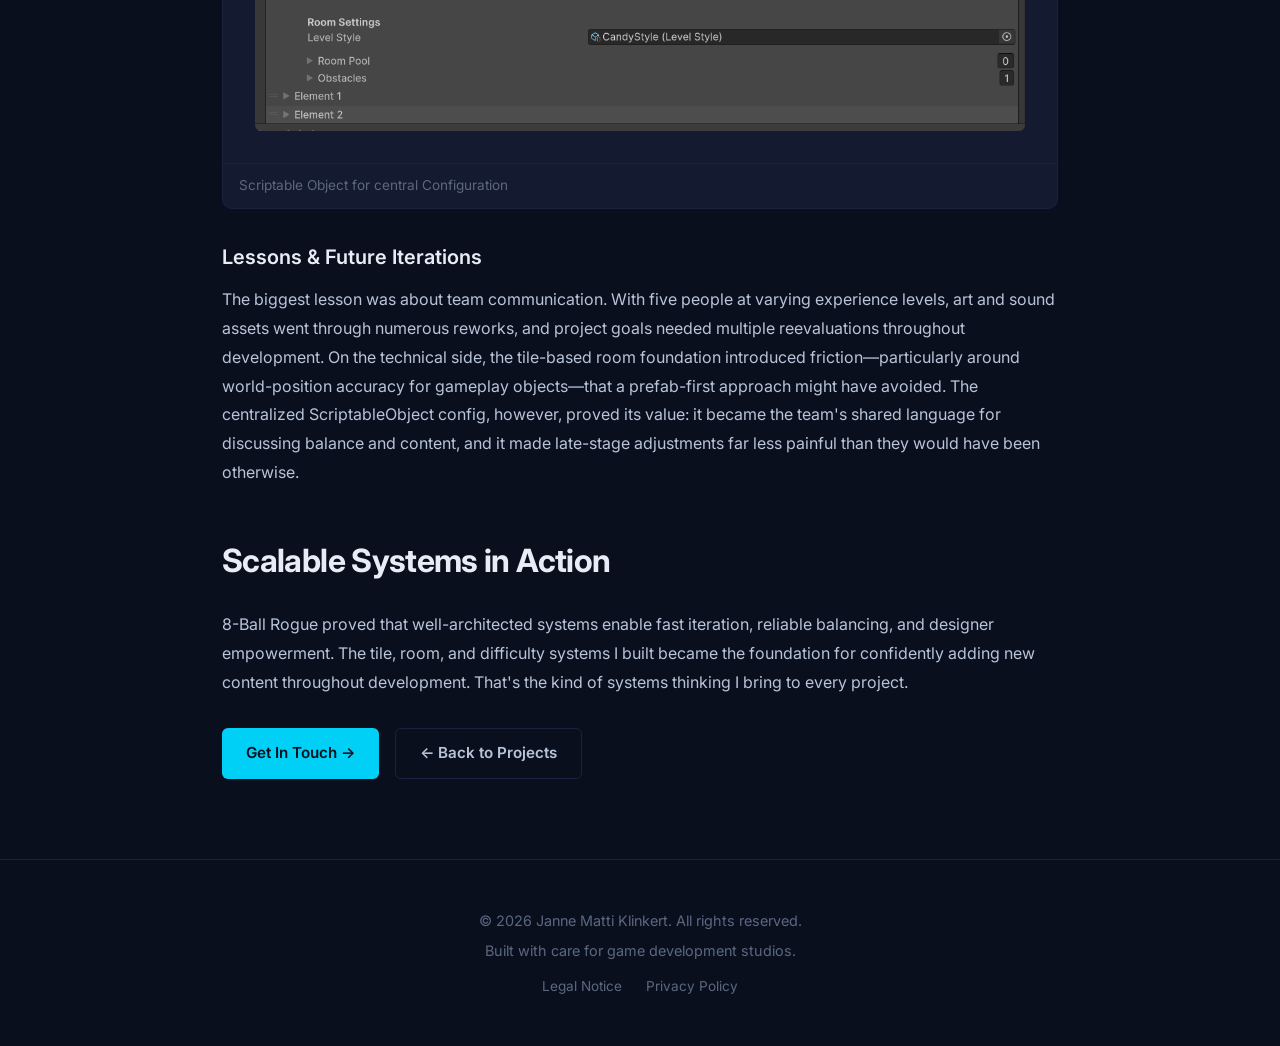
==== commit a8ec4f75: "Cleaned up leftover placeholder descriptions" ====
--- a/projects/8ball-rogue.html
+++ b/projects/8ball-rogue.html
@@ -50,33 +50,21 @@
         <div class="reveal">
           <p>
             In 8-Ball Rogue you play as a white billiard ball, moving from room to room filled with dangerous billiard
-            balls that try to defeat you. Sinking all enemies in a room opens a portal where you can select one of
-            three random upgrades and enter the next room. After every five rooms you reach a new level with different
-            rooms, a different visual style, different obstacles, and stronger enemies. You earn coins after every room,
-            which you can use in the main menu to buy permanent upgrades or unlock new abilities that can be found
-            during a run.
-          </p>
-
-          <p>
-            There are four visually different levels the player can reach, which means a full run sees 20 rooms. Each
-            room is pulled from a level-specific pool and contains random enemies in fixed positions, with random
-            obstacles in fixed layouts.
-          </p>
-
-          <p>
-            Developing for mobile was a new experience for the team, because screens and UI elements had to account for
-            different screen sizes. Because the player controls the main ball by dragging and shooting, UI elements
-            that activate specific abilities had to be implemented with consideration for accidental activations.
+            balls that try to defeat you. Sinking all enemies in a room opens a portal where you can select one of three
+            random upgrades and enter the next room. After every five rooms you reach a new level with different rooms,
+            a different visual style, different obstacles, and stronger enemies. A full run spans four visually distinct
+            levels and 20 rooms. Between rooms you earn coins that can be spent in the main menu on permanent upgrades
+            or new abilities that appear during future runs.
           </p>
 
           <p>
             Upgrades come in two flavours: active abilities and passive upgrades. Active abilities are triggered via
             on-screen buttons during gameplay. Explosion, for example, creates a large blast that pushes all nearby
-            enemies away—great for creating chaos and sinking enemies at range. Freeze instantly stops the player's
-            momentum, letting them line up another shot immediately, which opens up creative trick-shot plays. Passive
-            upgrades include things like increased maximum speed—more speed means more impact force, which means more
-            fun—or a Shield that blocks one enemy collision or projectile while standing still, giving the player a
-            safety net against a single mistake.
+            enemies away—great for sinking enemies at range. Freeze instantly stops the player's momentum, letting them
+            line up another shot immediately, which opens up creative trick-shot plays. Passive upgrades include things
+            like increased maximum speed—more speed means more impact force, which means more fun—or a Shield that
+            blocks one enemy collision or projectile while standing still, giving the player a safety net against a
+            single mistake.
           </p>
 
           <p>
@@ -87,11 +75,6 @@
             Hole enemy is the most dangerous—it spawns a temporary black hole that functions like a regular pocket,
             instantly removing a life if the player falls in.
           </p>
-
-          <p>
-            It was our vision as a team to create a fun, casual gameplay experience by utilizing billiard elements in
-            an interesting way and expanding them with creative, imaginative abilities and possibilities.
-          </p>
         </div>
       </section>
 
@@ -121,60 +104,38 @@
             a random selection of marked spawn tiles, and hole tiles get replaced by collider-equipped prefabs that
             provide the gameplay functionality. This two-layer approach—tiles for layout, prefabs for behavior—was
             necessary because holes needed reliable world-space positions for collision detection, which proved
-            difficult to achieve with tiles alone.
-          </p>
-
-          <p>
-            This hybrid approach made the system flexible enough to support four visually distinct levels. The same rule
-            tiles are reused across all levels, but their sprites swap out based on the configured visual style, meaning
-            new levels could be themed without rebuilding room layouts from scratch. That said, the tile-based
-            foundation did introduce some friction—particularly around world-position accuracy—which taught us valuable
-            lessons about when tiles are the right abstraction and when prefab-first designs might be simpler.
+            difficult to achieve with tiles alone. The same rule tiles are reused across all four levels, with sprites
+            swapping based on the configured visual style, so new levels could be themed without rebuilding layouts.
           </p>
 
           <h3>Level & Room System</h3>
           <p>
-            The game uses a hybrid approach: room shapes—walls, holes, obstacle spots, and numbered enemy positions—are
-            hand-crafted by designers in the Unity editor. But what fills those rooms is controlled by one central
-            ScriptableObject configuration. This single config defines the number of levels, their names, how many rooms
-            each level contains, the min and max counts for enemies and obstacles, and the pools from which rooms,
-            enemies, and obstacles are drawn per level. When a room loads, it pulls a random room layout from the
-            current level's pool and populates it with a random selection of enemies and obstacles within the configured
-            bounds.
-          </p>
-
-          <p>
-            For designers, adding a new room meant building the layout in the editor with the established tile types,
-            then adding it to the relevant level pool in the central config. The visual style for each level is also
-            configured centrally—identical rule tiles receive different sprites depending on the level, applied
-            automatically at the start of each level. This kept the workflow simple: designers focused on interesting
-            layouts, while the system handled variety and visual theming.
+            Room shapes—walls, holes, obstacle spots, and numbered enemy positions—are hand-crafted by designers in the
+            Unity editor, but what fills those rooms is controlled by one central ScriptableObject configuration. This
+            single config defines the number of levels, how many rooms each level contains, spawn count ranges for
+            enemies and obstacles, and the pools from which rooms, enemies, and obstacles are drawn per level. When a
+            room loads, it pulls a random layout from the current level's pool and populates it within the configured
+            bounds. For designers, adding a new room meant building the layout and dropping it into the relevant pool—the
+            system handled randomization and theming from there.
           </p>
 
           <h3>Enemy Spawn & Difficulty System</h3>
           <p>
-            Enemy spawning is driven entirely by the central ScriptableObject configuration. Each level defines its own
-            enemy pool—a set of enemy types that can appear—along with minimum and maximum spawn counts. When a room
-            loads, the system reads the numbered enemy positions from the hand-crafted layout, then fills a random
-            subset of those positions with enemies drawn from the current level's pool, respecting the configured count
-            bounds.
-          </p>
-
-          <p>
-            Difficulty scales naturally through the level structure: later levels introduce stronger enemy types into
-            their pools and increase the spawn count ranges. Within a level, the randomized selection ensures variety
-            while the configured min/max values keep the challenge within a tunable range. Because all of this lives in
-            a single config file, balancing was a matter of adjusting numbers rather than touching code—designers could
-            experiment with enemy compositions and spawn densities and immediately see the results in-game.
+            Each level defines its own enemy pool and spawn count range. When a room loads, the system reads the
+            numbered enemy positions from the hand-crafted layout and fills a random subset with enemies drawn from the
+            current level's pool. Difficulty scales through the level structure itself: later levels introduce stronger
+            enemy types and increase spawn counts. Because everything lives in the central config, balancing was a
+            matter of adjusting numbers—designers could experiment with enemy compositions and immediately see results
+            in-game.
           </p>
 
           <h3>Visual Effects & UI</h3>
           <p>
             Beyond core systems, I was also responsible for the player and enemy visual effects. Each enemy's cooldown
             ability is telegraphed through particle systems that ramp up as the ability nears activation, giving the
-            player a readable visual cue to react to. I also contributed to parts of the mobile UI, where the main
-            challenge was designing touch-friendly ability buttons that wouldn't trigger accidentally during the
-            drag-to-shoot input.
+            player a readable visual cue to react to. I also contributed to parts of the mobile UI—a new challenge for
+            the team, since elements had to account for varying screen sizes. The main difficulty was designing
+            touch-friendly ability buttons that wouldn't trigger accidentally during the drag-to-shoot input.
           </p>
 
           <figure class="inline-figure">
@@ -184,16 +145,6 @@
             <figcaption>Visual Effects for all enemy attacks</figcaption>
           </figure>
 
-          <h3>Data-Driven Design</h3>
-          <p>
-            A core principle behind the architecture was keeping game data out of code. One central ScriptableObject
-            acts as the single source of truth for the entire run structure: level count, room pools, enemy pools,
-            obstacle pools, spawn ranges, and visual styles. This meant that adding a new level or rebalancing enemy
-            counts never required a code change, just editing the config asset in the Unity inspector. The same pattern
-            applied to individual enemy and obstacle definitions, which were also ScriptableObjects with their own
-            configurable properties. This data-driven approach was especially valuable in a team of five, where not
-            everyone was comfortable working directly in code.
-          </p>
         </div>
       </section>
 
@@ -219,7 +170,7 @@
             <div class="gallery-item">
               <div class="gallery-image">
                 <div class="image-padded">
-                  <img src="../images/8ball-Rogue-upgrades.gif" alt="8-Ball Rogue gameplay showcase" />
+                  <img src="../images/8ball-Rogue-upgrades.gif" alt="Upgrade and reward screen" />
                 </div>
               </div>
               <div class="gallery-caption">Upgrade & Reward Screen</div>
@@ -228,7 +179,7 @@
             <div class="gallery-item">
               <div class="gallery-image">
                 <div class="image-padded">
-                  <img src="../images/8ball-rogue-menu.png" alt="8-Ball Rogue gameplay showcase" />
+                  <img src="../images/8ball-rogue-menu.png" alt="Main menu screen" />
                 </div>
               </div>
               <div class="gallery-caption">Main Menu Screen</div>
@@ -237,7 +188,7 @@
             <div class="gallery-item">
               <div class="gallery-image">
                 <div class="image-padded">
-                  <img src="../images/8ball-rogue-shop.png" alt="8-Ball Rogue gameplay showcase" />
+                  <img src="../images/8ball-rogue-shop.png" alt="Roguelite upgrade shop" />
                 </div>
               </div>
               <div class="gallery-caption">Roguelite Upgrade Shop</div>
@@ -282,58 +233,12 @@
             build times and testing cycles are already slower than desktop development.
           </p>
 
-          <h3>Tile System Implementation</h3>
-          <p>
-            Rooms use Unity's Rule Tile system with custom tile types that carry gameplay-relevant properties. Walls and
-            floor tiles define the room boundary and playable area. Hole tiles and obstacle-spawn tiles mark positions
-            that the room loader processes at runtime: holes get replaced with collider prefabs that handle sinking
-            logic, and obstacle spots receive randomly selected obstacle prefabs from the level's pool. The rule tile
-            setup also enables the visual style system—the same tile rules apply across all levels, but their sprite
-            sets swap based on the level's configured theme.
-          </p>
-
-          <h3>Level Generation & Room Management</h3>
-          <p>
-            Each level maintains a pool of hand-crafted room layouts. When the player enters a new room, the system
-            selects a random layout from the current level's pool and instantiates it. The room's numbered enemy
-            positions and obstacle spots are then populated based on the central config's min/max ranges and the level's
-            enemy and obstacle pools. This hybrid approach gives designers full control over spatial design while the
-            randomization layer provides replayability—no two runs feel identical even with the same room layouts.
-          </p>
-
-          <h3>Enemy Spawning & Configuration</h3>
-          <p>
-            The spawn system reads from per-level configurations that define which enemy types are available and how
-            many can appear. Each room layout contains numbered spawn positions placed by designers. At load time, the
-            system selects a count within the configured range and fills that many positions with enemies randomly drawn
-            from the level's pool. Adding a new enemy type is straightforward: create the enemy prefab with its behavior
-            script, then add it to the relevant level pools in the central config. Designers control the "what" and "how
-            many"—the code handles the "where" and "when."
-          </p>
           <figure class="inline-figure">
             <div class="image-padded">
-              <img src="../images/8ball-rogue-configurations.png" alt="Description of the screenshot" />
+              <img src="../images/8ball-rogue-configurations.png" alt="Central ScriptableObject configuration in the Unity inspector" />
             </div>
             <figcaption>Scriptable Object for central Configuration</figcaption>
           </figure>
-
-          <h3>Difficulty Scaling</h3>
-          <p>
-            Difficulty progresses through the level structure itself. Each level defines its own enemy pool with
-            progressively stronger enemy types, and the spawn count ranges increase as levels advance. Within a level,
-            the randomized enemy selection from the pool provides natural variation in challenge. This config-driven
-            approach made balancing a matter of adjusting pool compositions and count ranges rather than tuning
-            algorithms—practical for a small team that needed to iterate quickly through playtesting.
-          </p>
-
-          <h3>Mobile Optimization</h3>
-          <p>
-            Billiard physics on Android required careful attention. The collision-heavy gameplay—multiple balls
-            bouncing, rolling, and sinking simultaneously—put pressure on the physics engine. Tuning physics timesteps,
-            collider precision, and rigidbody sleep thresholds was necessary to maintain consistent performance across a
-            range of Android devices. The prefab-over-tile approach for holes and obstacles also helped here, as it gave
-            us tighter control over collider shapes and physics interactions compared to tile-based colliders.
-          </p>
 
           <h3>Lessons & Future Iterations</h3>
           <p>
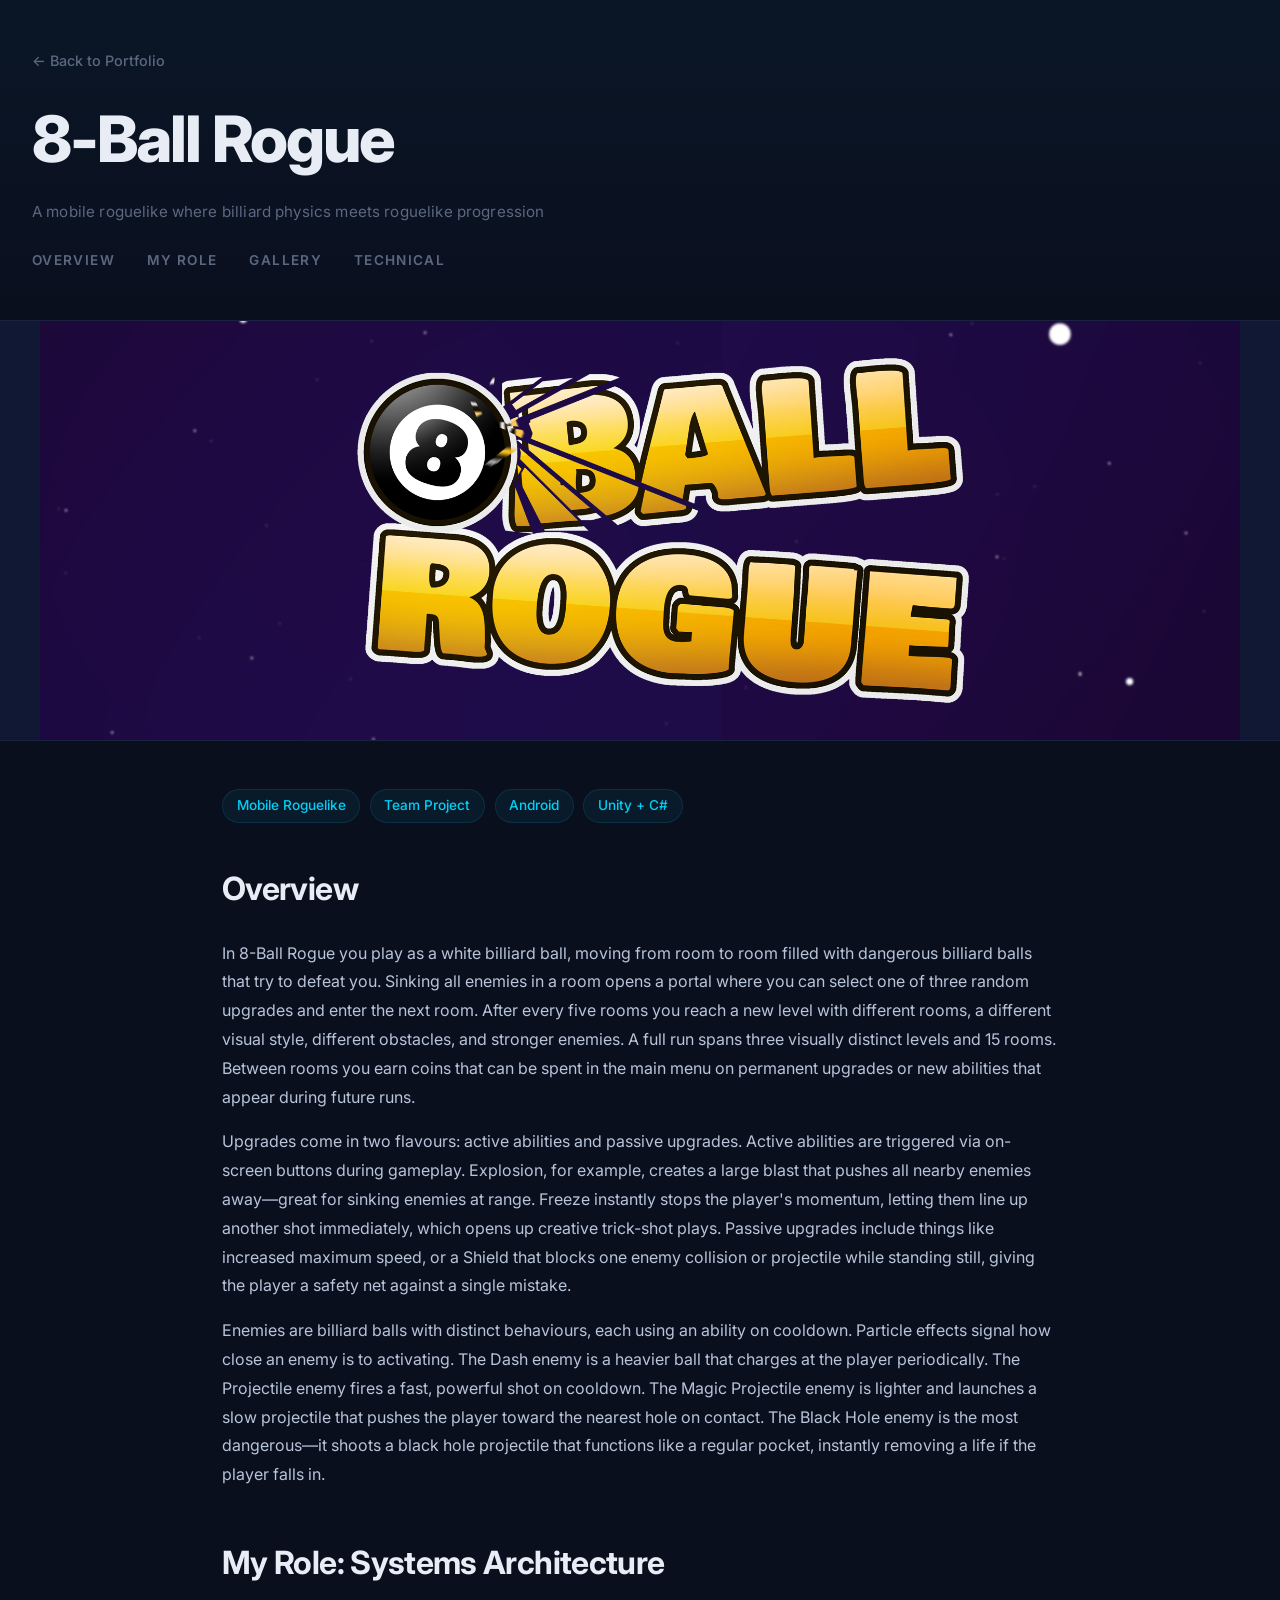
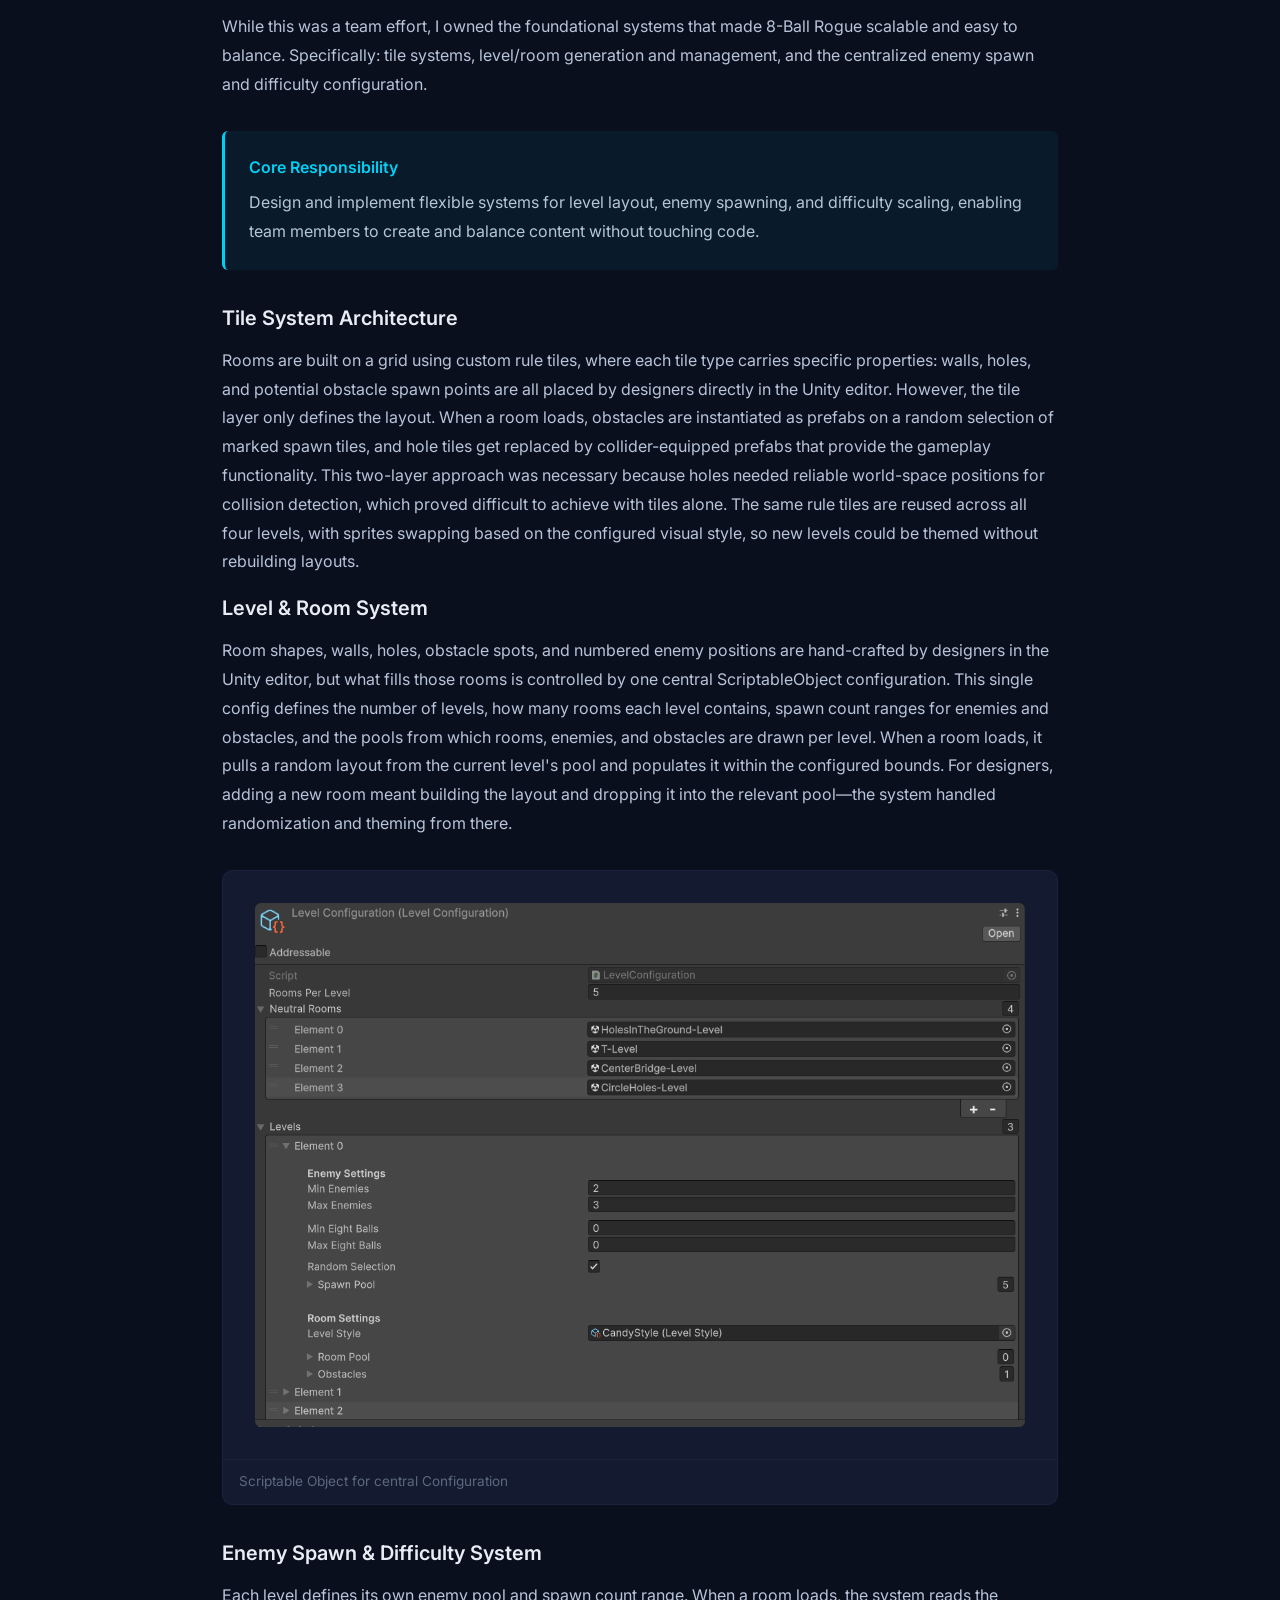
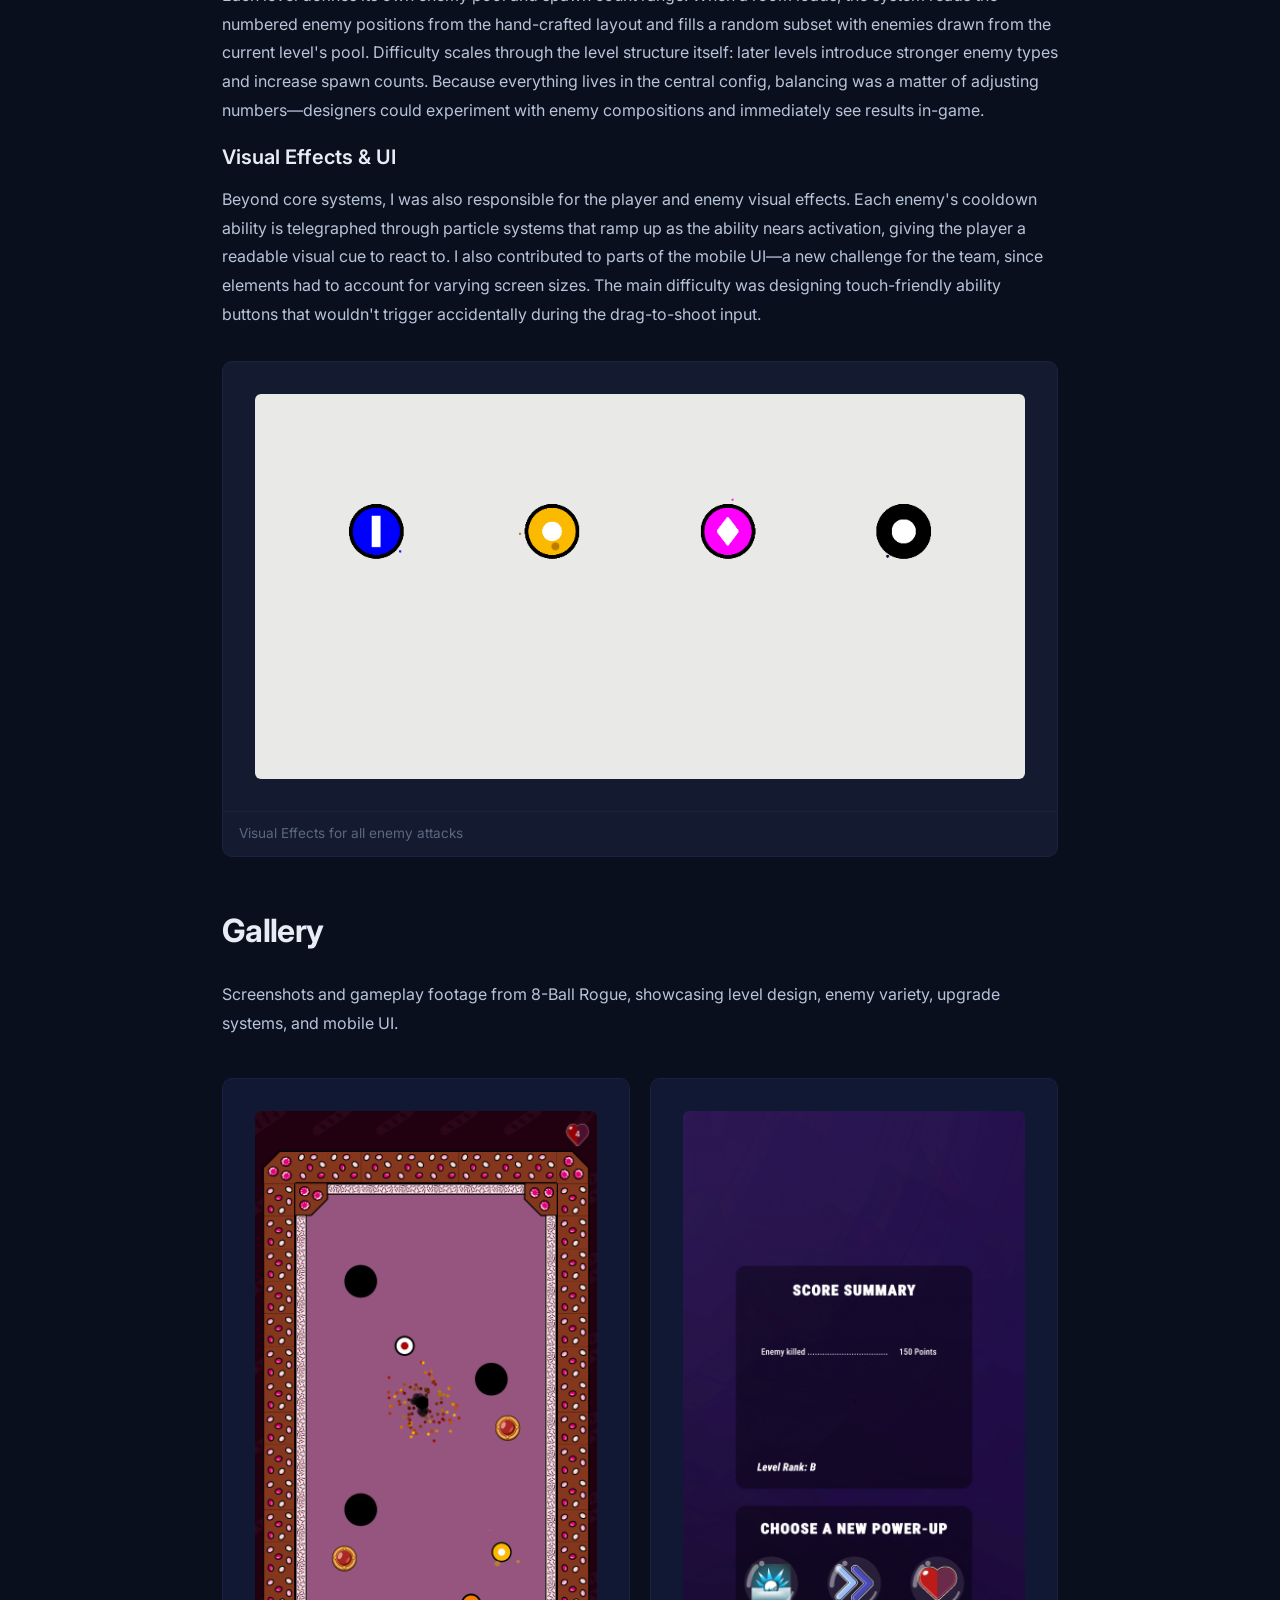
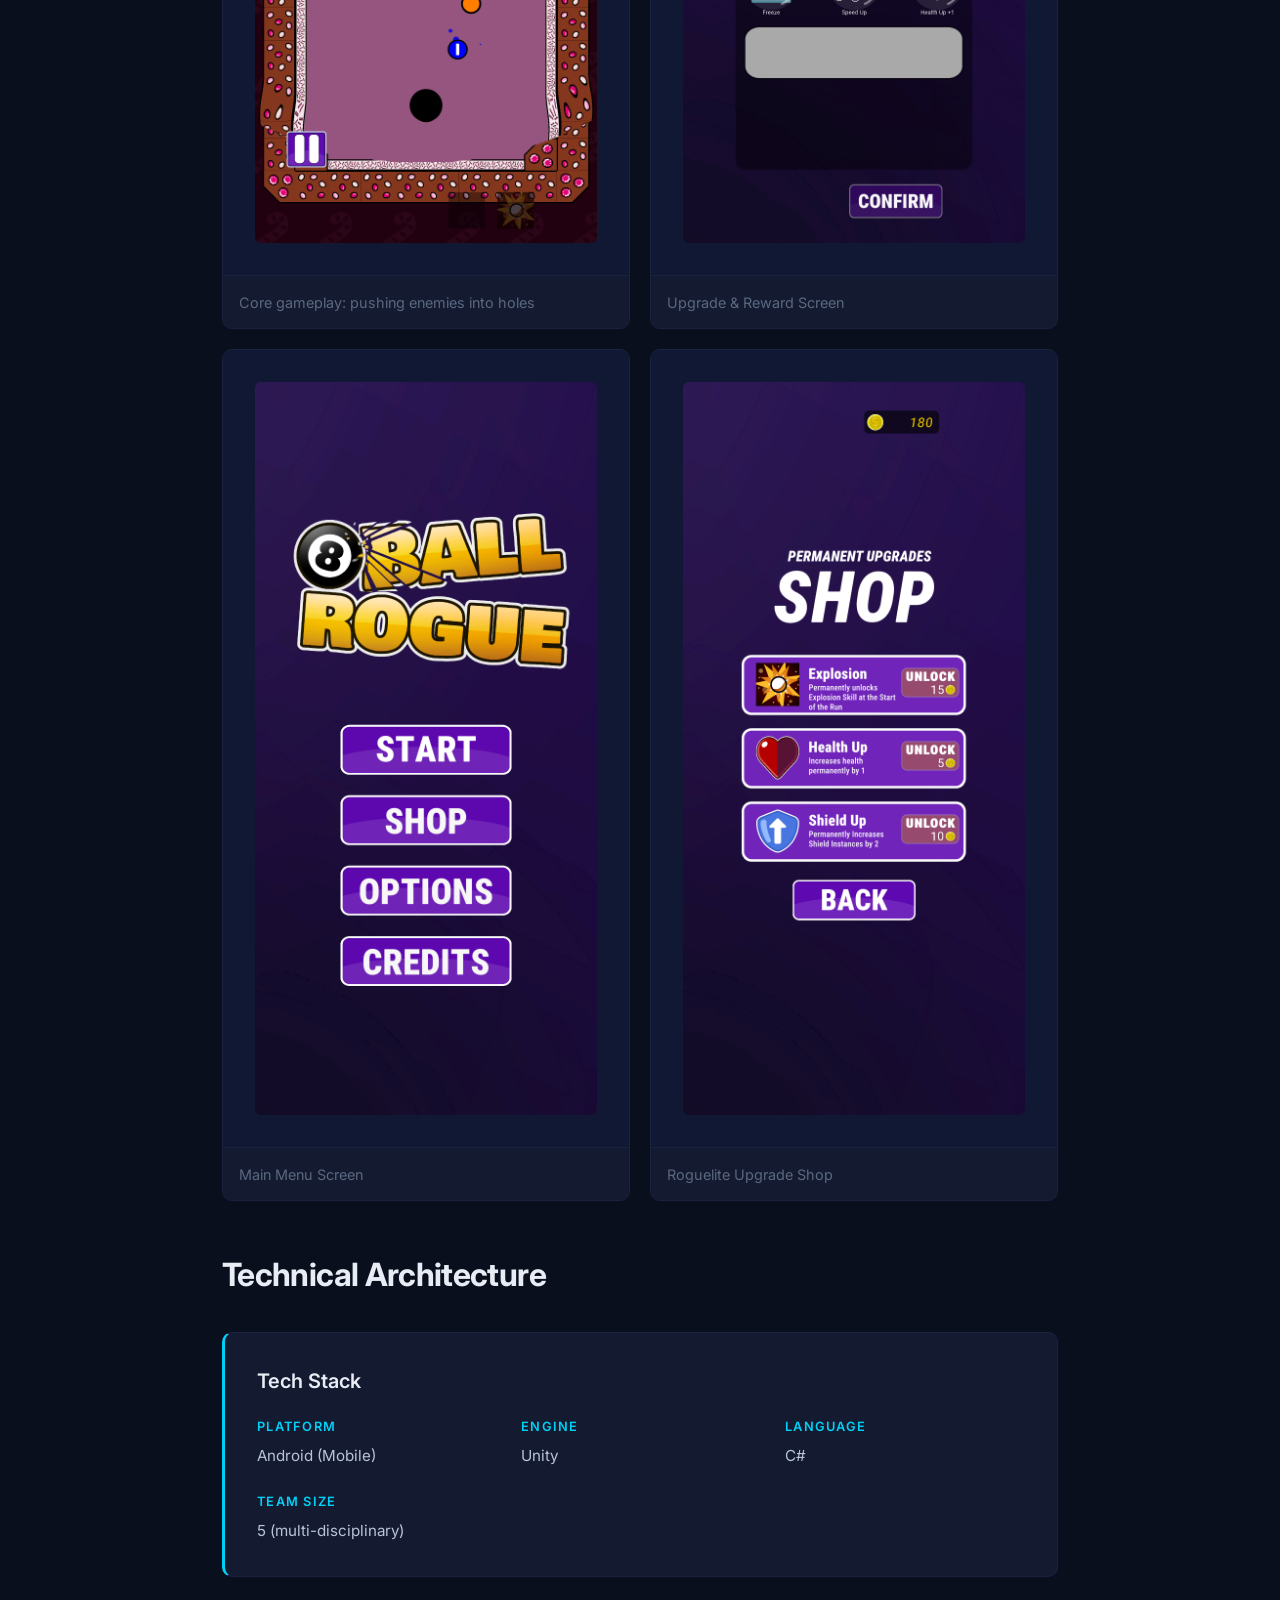
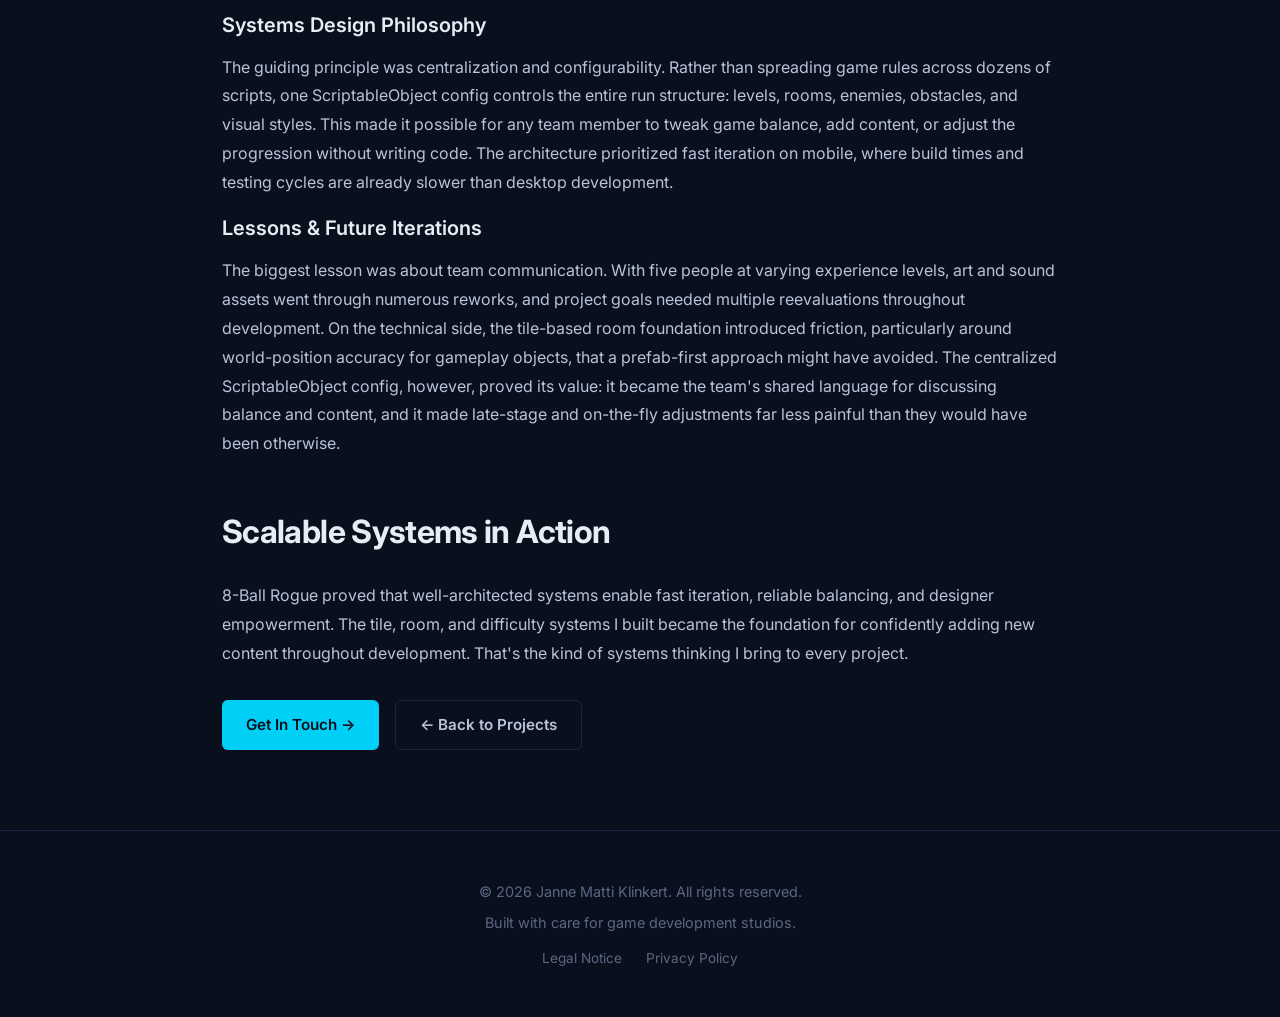
==== commit e23caf33: "Minor text improvements to detail-sites" ====
--- a/projects/8ball-rogue.html
+++ b/projects/8ball-rogue.html
@@ -52,9 +52,9 @@
             In 8-Ball Rogue you play as a white billiard ball, moving from room to room filled with dangerous billiard
             balls that try to defeat you. Sinking all enemies in a room opens a portal where you can select one of three
             random upgrades and enter the next room. After every five rooms you reach a new level with different rooms,
-            a different visual style, different obstacles, and stronger enemies. A full run spans four visually distinct
-            levels and 20 rooms. Between rooms you earn coins that can be spent in the main menu on permanent upgrades
-            or new abilities that appear during future runs.
+            a different visual style, different obstacles, and stronger enemies. A full run spans three visually
+            distinct levels and 15 rooms. Between rooms you earn coins that can be spent in the main menu on permanent
+            upgrades or new abilities that appear during future runs.
           </p>
 
           <p>
@@ -62,9 +62,8 @@
             on-screen buttons during gameplay. Explosion, for example, creates a large blast that pushes all nearby
             enemies away—great for sinking enemies at range. Freeze instantly stops the player's momentum, letting them
             line up another shot immediately, which opens up creative trick-shot plays. Passive upgrades include things
-            like increased maximum speed—more speed means more impact force, which means more fun—or a Shield that
-            blocks one enemy collision or projectile while standing still, giving the player a safety net against a
-            single mistake.
+            like increased maximum speed, or a Shield that blocks one enemy collision or projectile while standing
+            still, giving the player a safety net against a single mistake.
           </p>
 
           <p>
@@ -72,7 +71,7 @@
             signal how close an enemy is to activating. The Dash enemy is a heavier ball that charges at the player
             periodically. The Projectile enemy fires a fast, powerful shot on cooldown. The Magic Projectile enemy is
             lighter and launches a slow projectile that pushes the player toward the nearest hole on contact. The Black
-            Hole enemy is the most dangerous—it spawns a temporary black hole that functions like a regular pocket,
+            Hole enemy is the most dangerous—it shoots a black hole projectile that functions like a regular pocket,
             instantly removing a life if the player falls in.
           </p>
         </div>
@@ -91,8 +90,8 @@
           <div class="highlight-box">
             <h4>Core Responsibility</h4>
             <p>
-              Design and implement flexible systems for level layout, enemy spawning, and difficulty scaling—enabling
-              designers to create and balance content without touching code.
+              Design and implement flexible systems for level layout, enemy spawning, and difficulty scaling, enabling
+              team members to create and balance content without touching code.
             </p>
           </div>
 
@@ -102,22 +101,32 @@
             holes, and potential obstacle spawn points are all placed by designers directly in the Unity editor.
             However, the tile layer only defines the layout. When a room loads, obstacles are instantiated as prefabs on
             a random selection of marked spawn tiles, and hole tiles get replaced by collider-equipped prefabs that
-            provide the gameplay functionality. This two-layer approach—tiles for layout, prefabs for behavior—was
-            necessary because holes needed reliable world-space positions for collision detection, which proved
-            difficult to achieve with tiles alone. The same rule tiles are reused across all four levels, with sprites
-            swapping based on the configured visual style, so new levels could be themed without rebuilding layouts.
+            provide the gameplay functionality. This two-layer approach was necessary because holes needed reliable
+            world-space positions for collision detection, which proved difficult to achieve with tiles alone. The same
+            rule tiles are reused across all four levels, with sprites swapping based on the configured visual style, so
+            new levels could be themed without rebuilding layouts.
           </p>
 
           <h3>Level & Room System</h3>
           <p>
-            Room shapes—walls, holes, obstacle spots, and numbered enemy positions—are hand-crafted by designers in the
+            Room shapes, walls, holes, obstacle spots, and numbered enemy positions are hand-crafted by designers in the
             Unity editor, but what fills those rooms is controlled by one central ScriptableObject configuration. This
             single config defines the number of levels, how many rooms each level contains, spawn count ranges for
             enemies and obstacles, and the pools from which rooms, enemies, and obstacles are drawn per level. When a
             room loads, it pulls a random layout from the current level's pool and populates it within the configured
-            bounds. For designers, adding a new room meant building the layout and dropping it into the relevant pool—the
-            system handled randomization and theming from there.
-          </p>
+            bounds. For designers, adding a new room meant building the layout and dropping it into the relevant
+            pool—the system handled randomization and theming from there.
+          </p>
+
+          <figure class="inline-figure">
+            <div class="image-padded">
+              <img
+                src="../images/8ball-rogue-configurations.png"
+                alt="Central ScriptableObject configuration in the Unity inspector"
+              />
+            </div>
+            <figcaption>Scriptable Object for central Configuration</figcaption>
+          </figure>
 
           <h3>Enemy Spawn & Difficulty System</h3>
           <p>
@@ -144,7 +153,6 @@
             </div>
             <figcaption>Visual Effects for all enemy attacks</figcaption>
           </figure>
-
         </div>
       </section>
 
@@ -233,22 +241,15 @@
             build times and testing cycles are already slower than desktop development.
           </p>
 
-          <figure class="inline-figure">
-            <div class="image-padded">
-              <img src="../images/8ball-rogue-configurations.png" alt="Central ScriptableObject configuration in the Unity inspector" />
-            </div>
-            <figcaption>Scriptable Object for central Configuration</figcaption>
-          </figure>
-
           <h3>Lessons & Future Iterations</h3>
           <p>
             The biggest lesson was about team communication. With five people at varying experience levels, art and
             sound assets went through numerous reworks, and project goals needed multiple reevaluations throughout
-            development. On the technical side, the tile-based room foundation introduced friction—particularly around
-            world-position accuracy for gameplay objects—that a prefab-first approach might have avoided. The
+            development. On the technical side, the tile-based room foundation introduced friction, particularly around
+            world-position accuracy for gameplay objects, that a prefab-first approach might have avoided. The
             centralized ScriptableObject config, however, proved its value: it became the team's shared language for
-            discussing balance and content, and it made late-stage adjustments far less painful than they would have
-            been otherwise.
+            discussing balance and content, and it made late-stage and on-the-fly adjustments far less painful than they
+            would have been otherwise.
           </p>
         </div>
       </section>
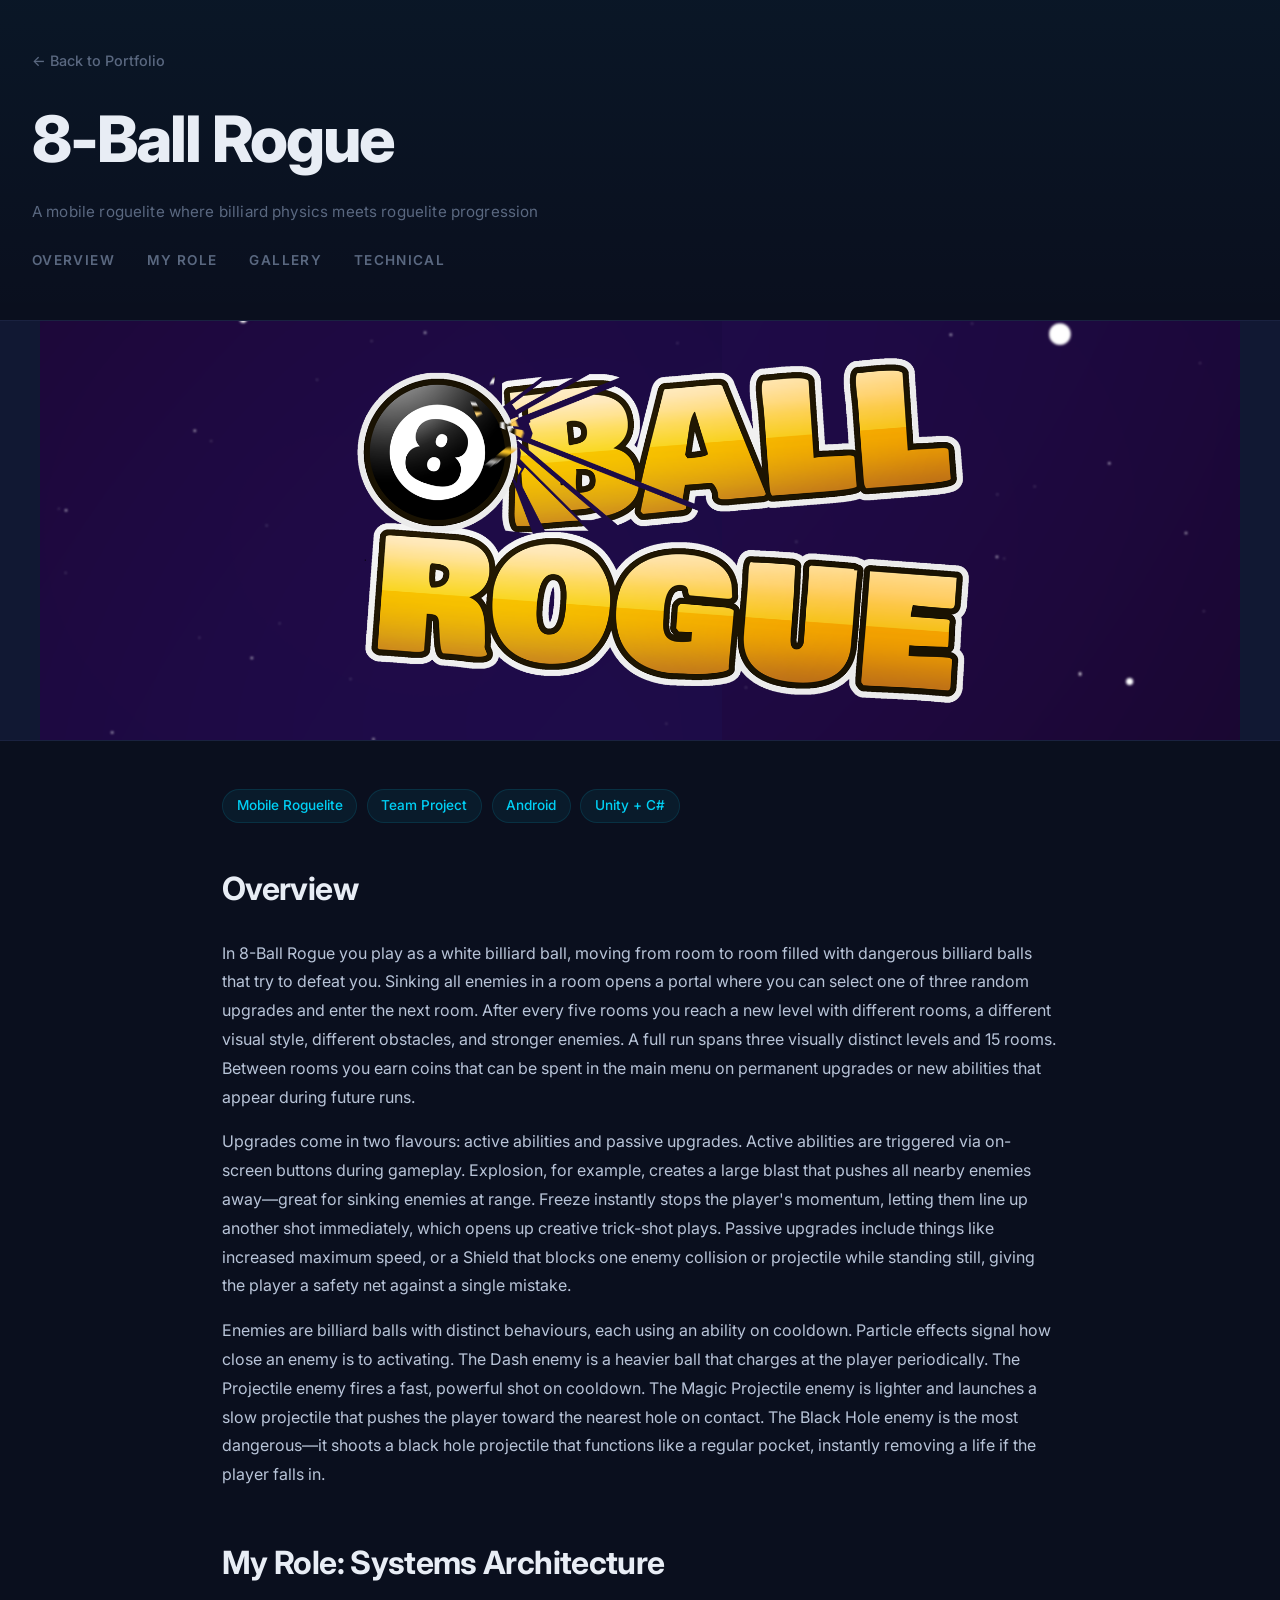
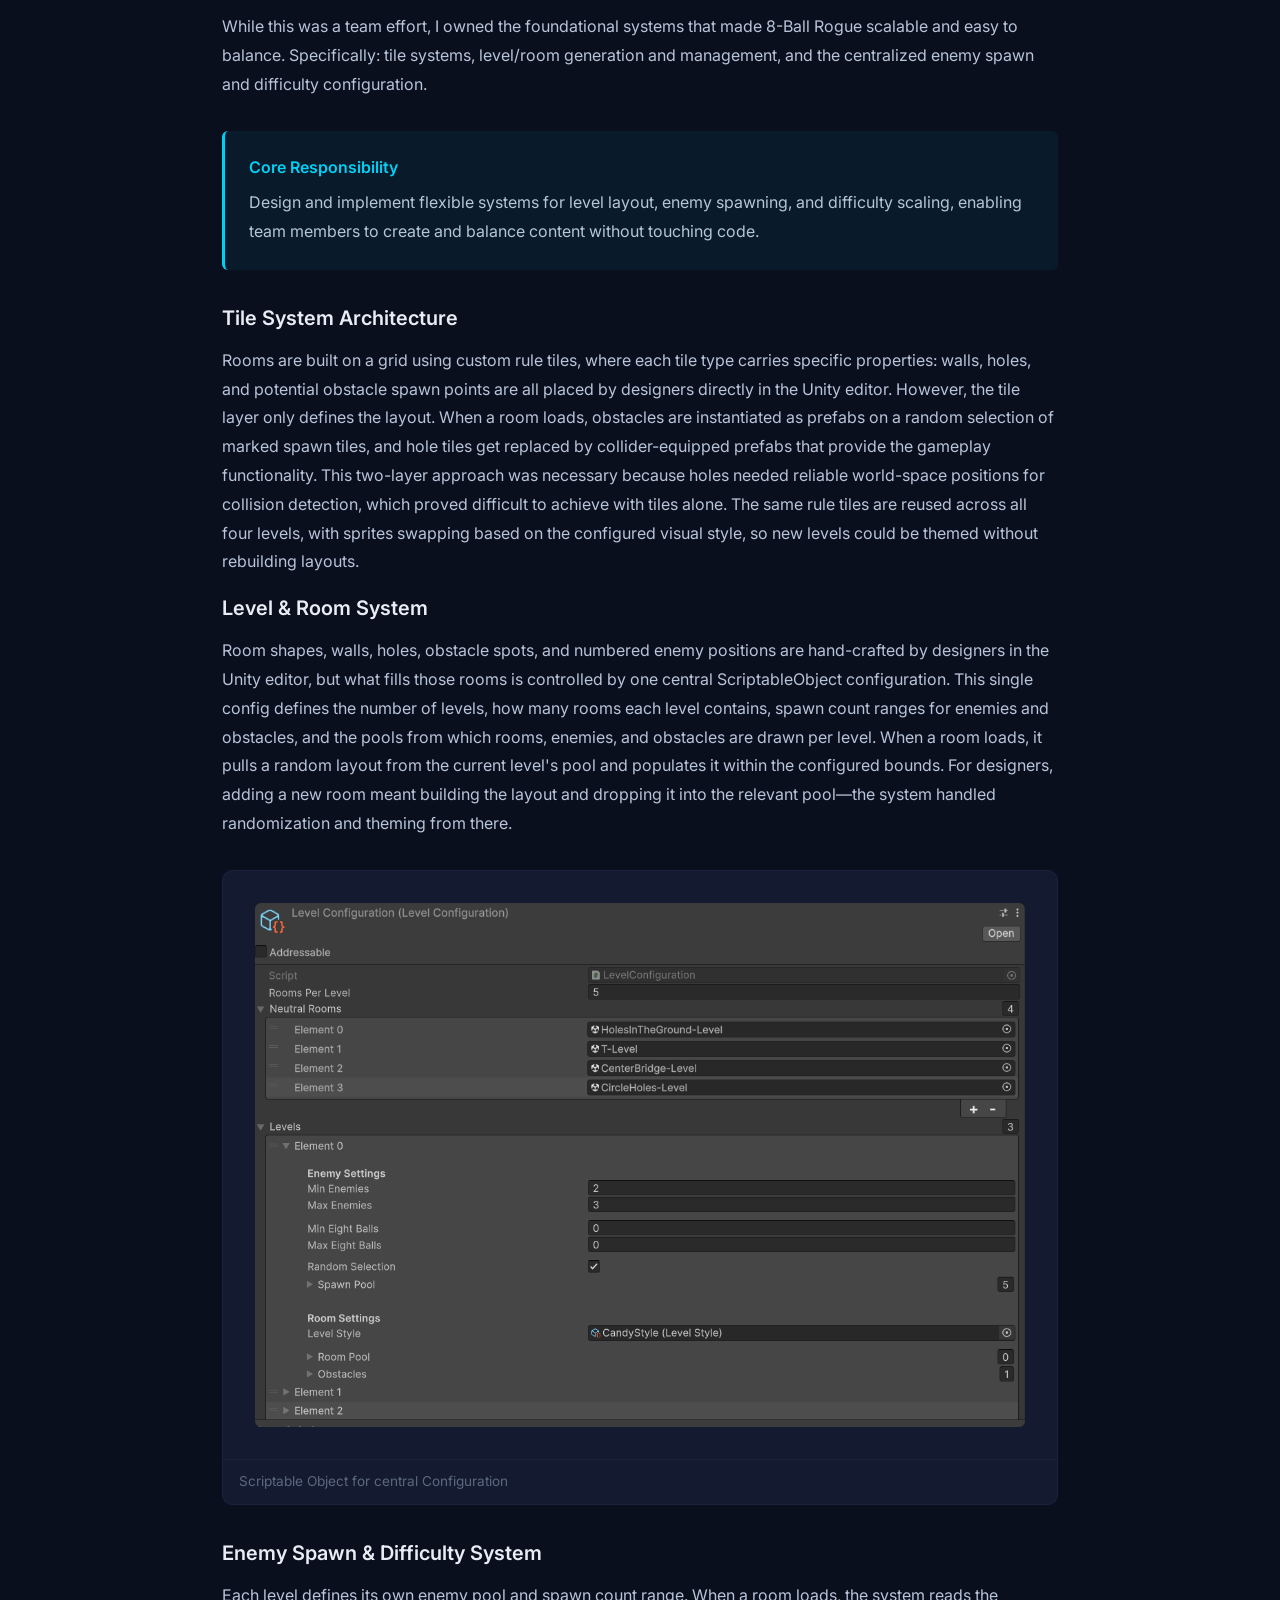
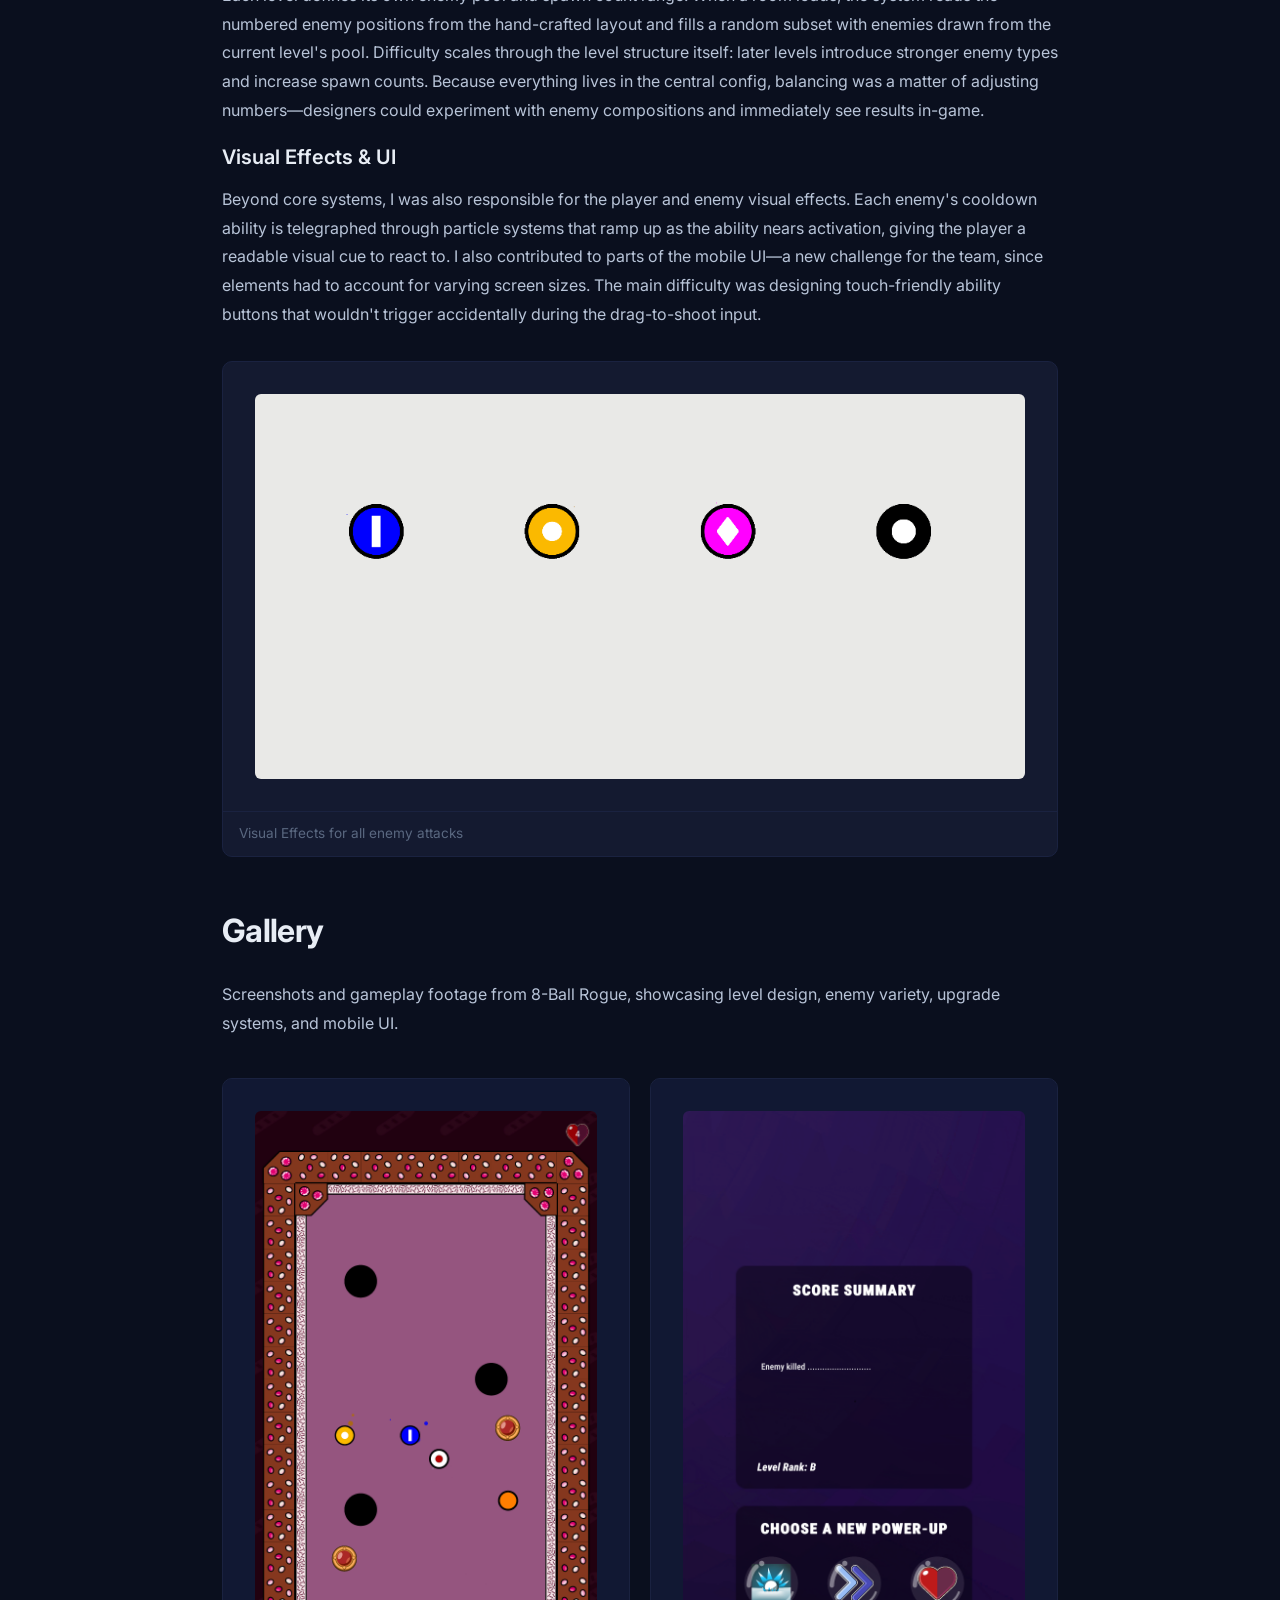
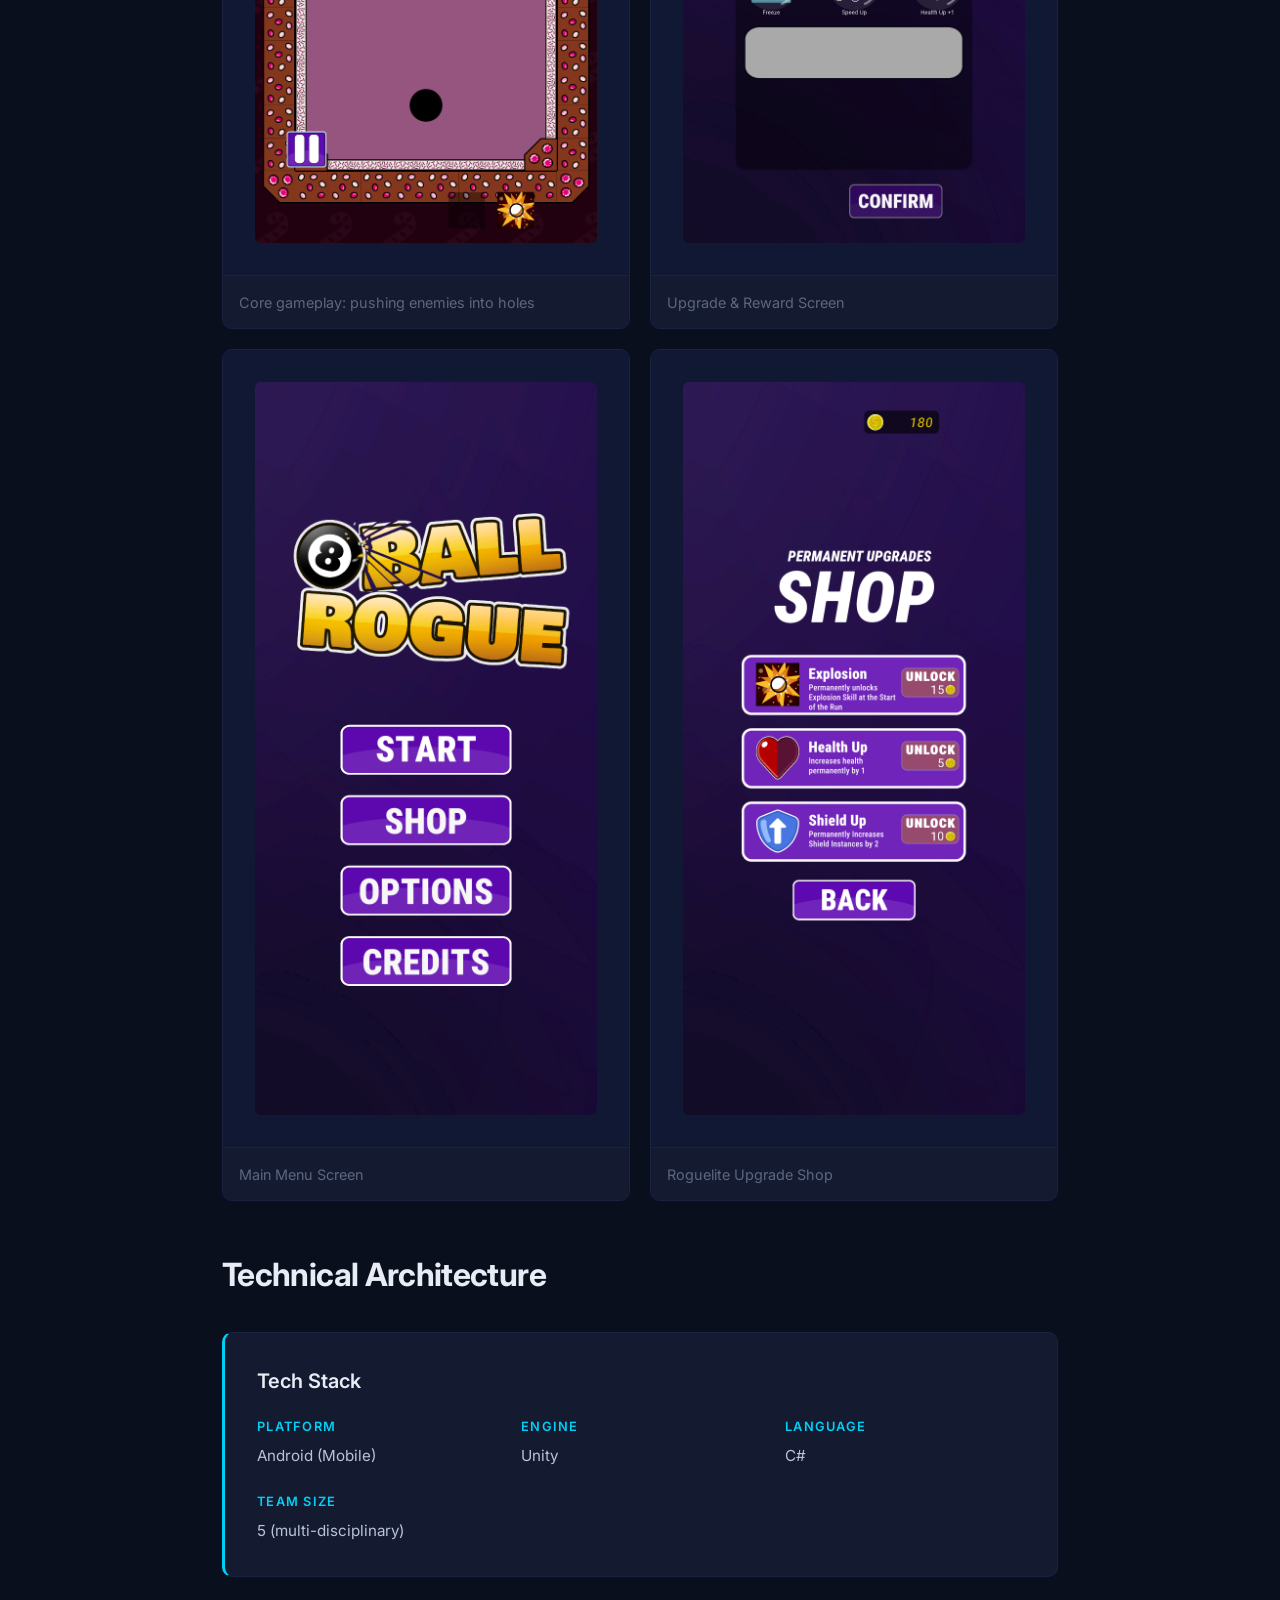
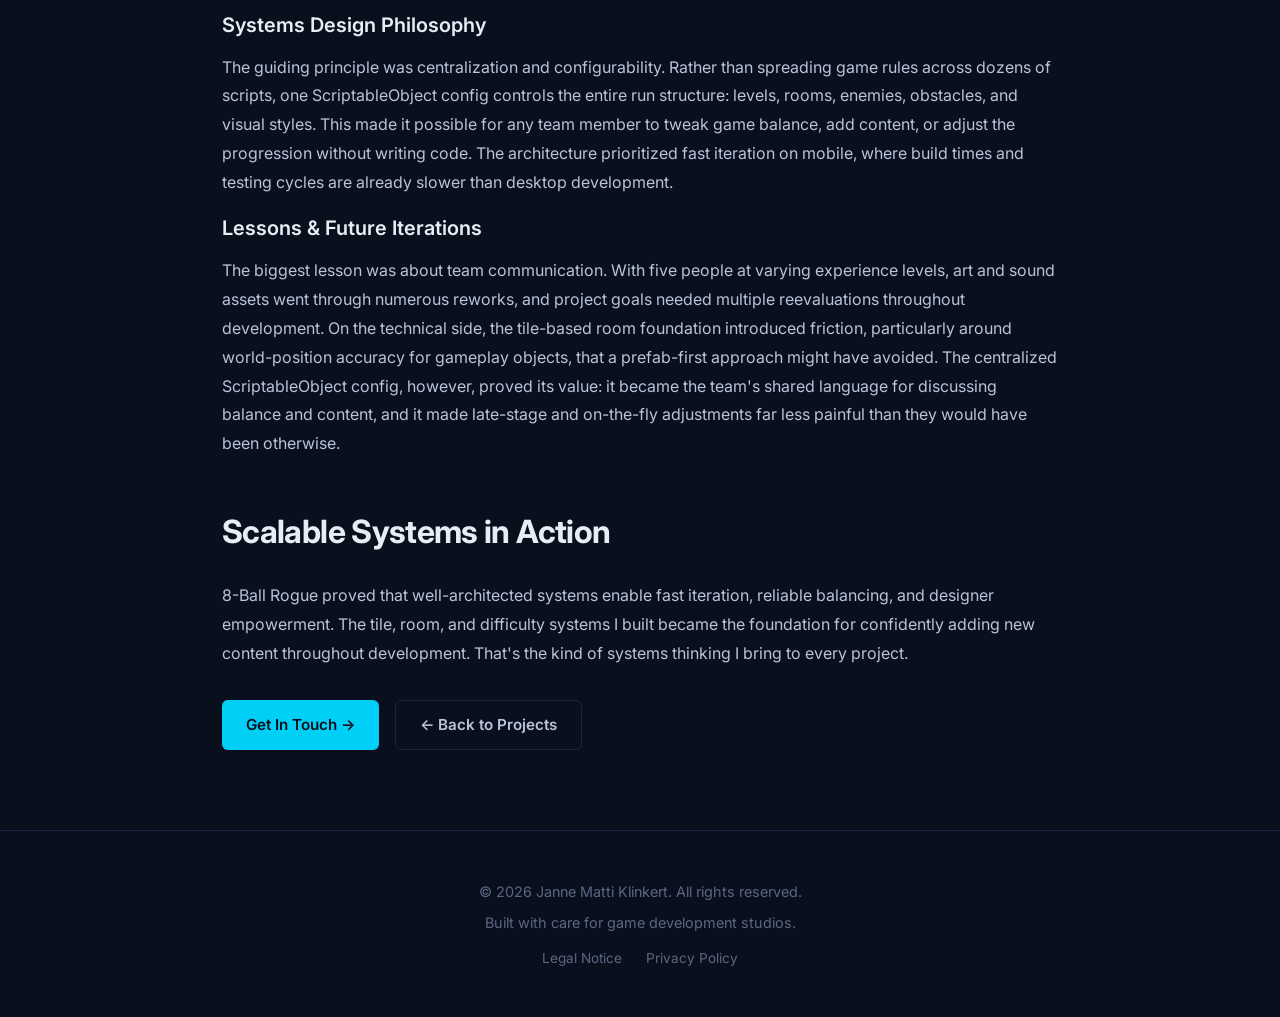
==== commit fdb8bf17: "updated cv and some technical typos" ====
--- a/projects/8ball-rogue.html
+++ b/projects/8ball-rogue.html
@@ -18,7 +18,7 @@
     <header>
       <a href="../" class="back-link">← Back to Portfolio</a>
       <h1>8-Ball Rogue</h1>
-      <p>A mobile roguelike where billiard physics meets roguelike progression</p>
+      <p>A mobile roguelite where billiard physics meets roguelite progression</p>
       <nav>
         <a href="#overview">Overview</a>
         <a href="#my-role">My Role</a>
@@ -39,7 +39,7 @@
       <section id="overview">
         <div class="project-hero">
           <div class="project-meta">
-            <span>Mobile Roguelike</span>
+            <span>Mobile Roguelite</span>
             <span>Team Project</span>
             <span>Android</span>
             <span>Unity + C#</span>
